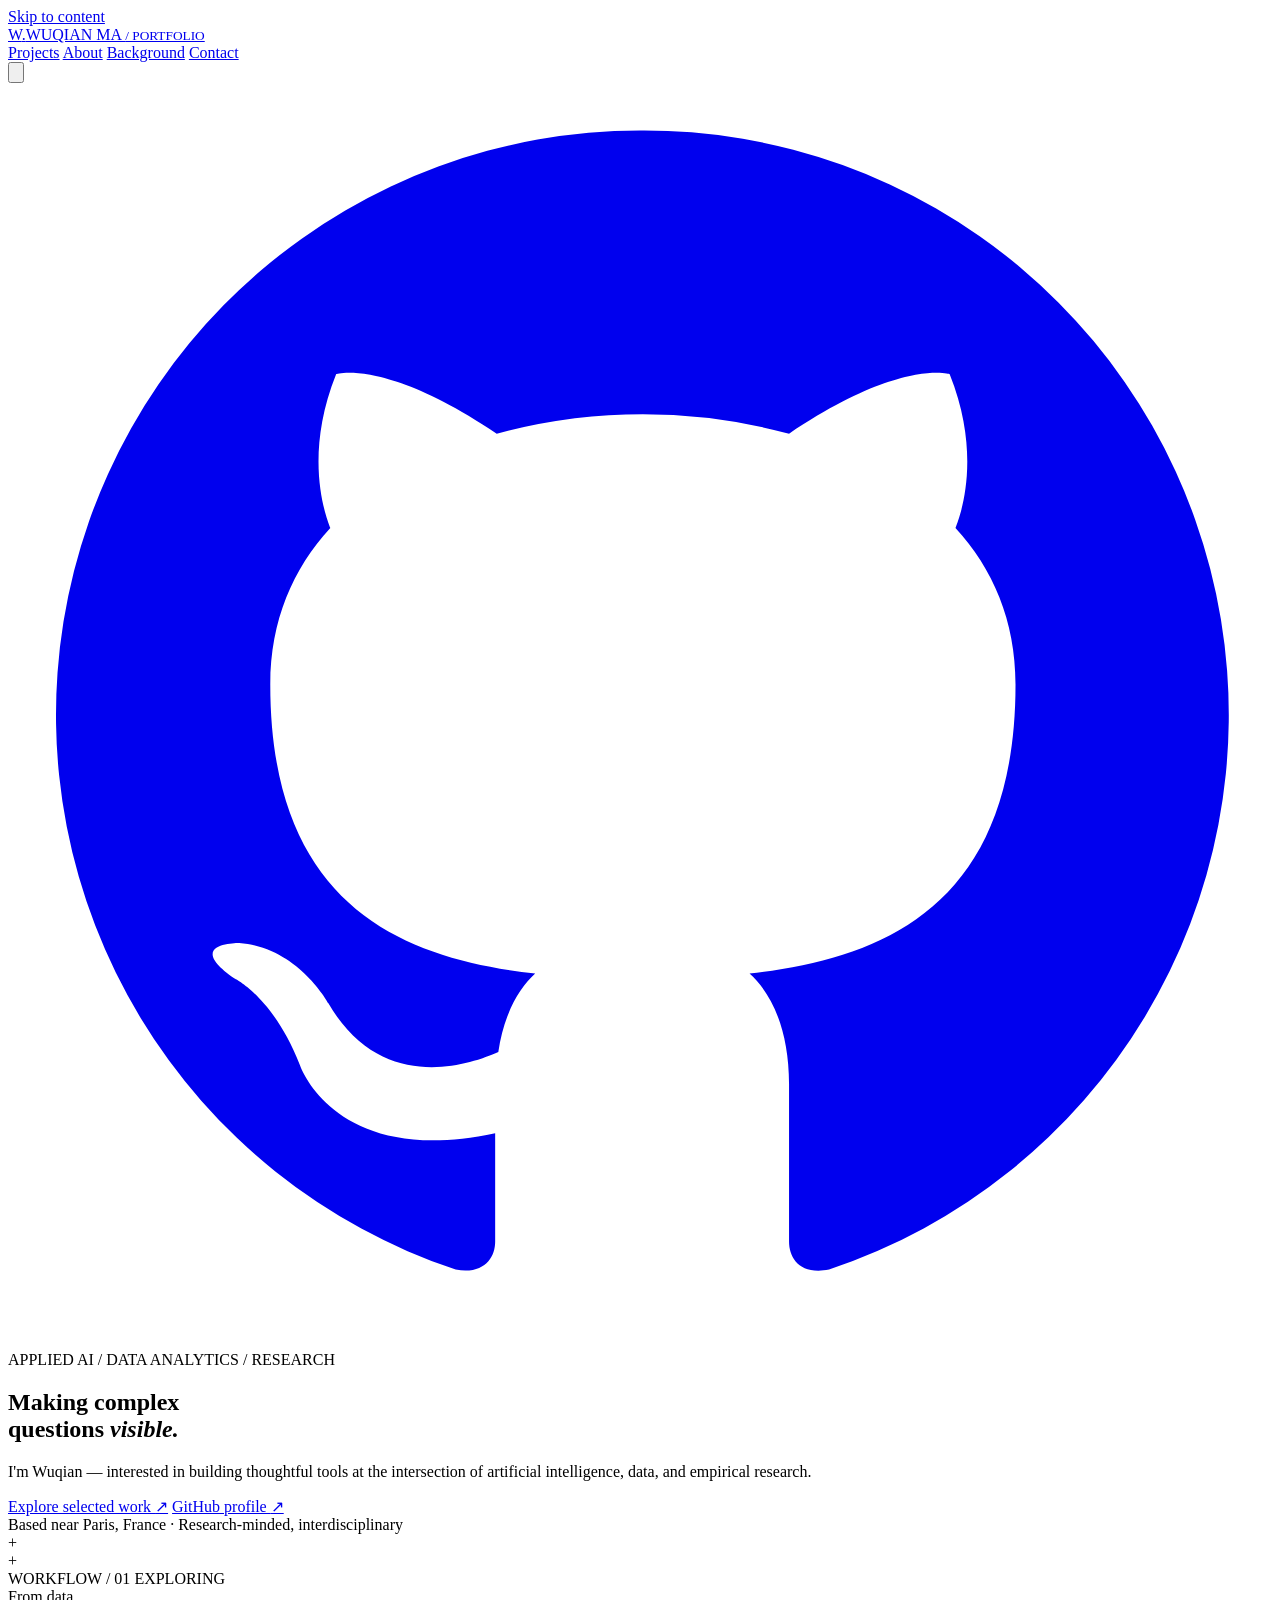
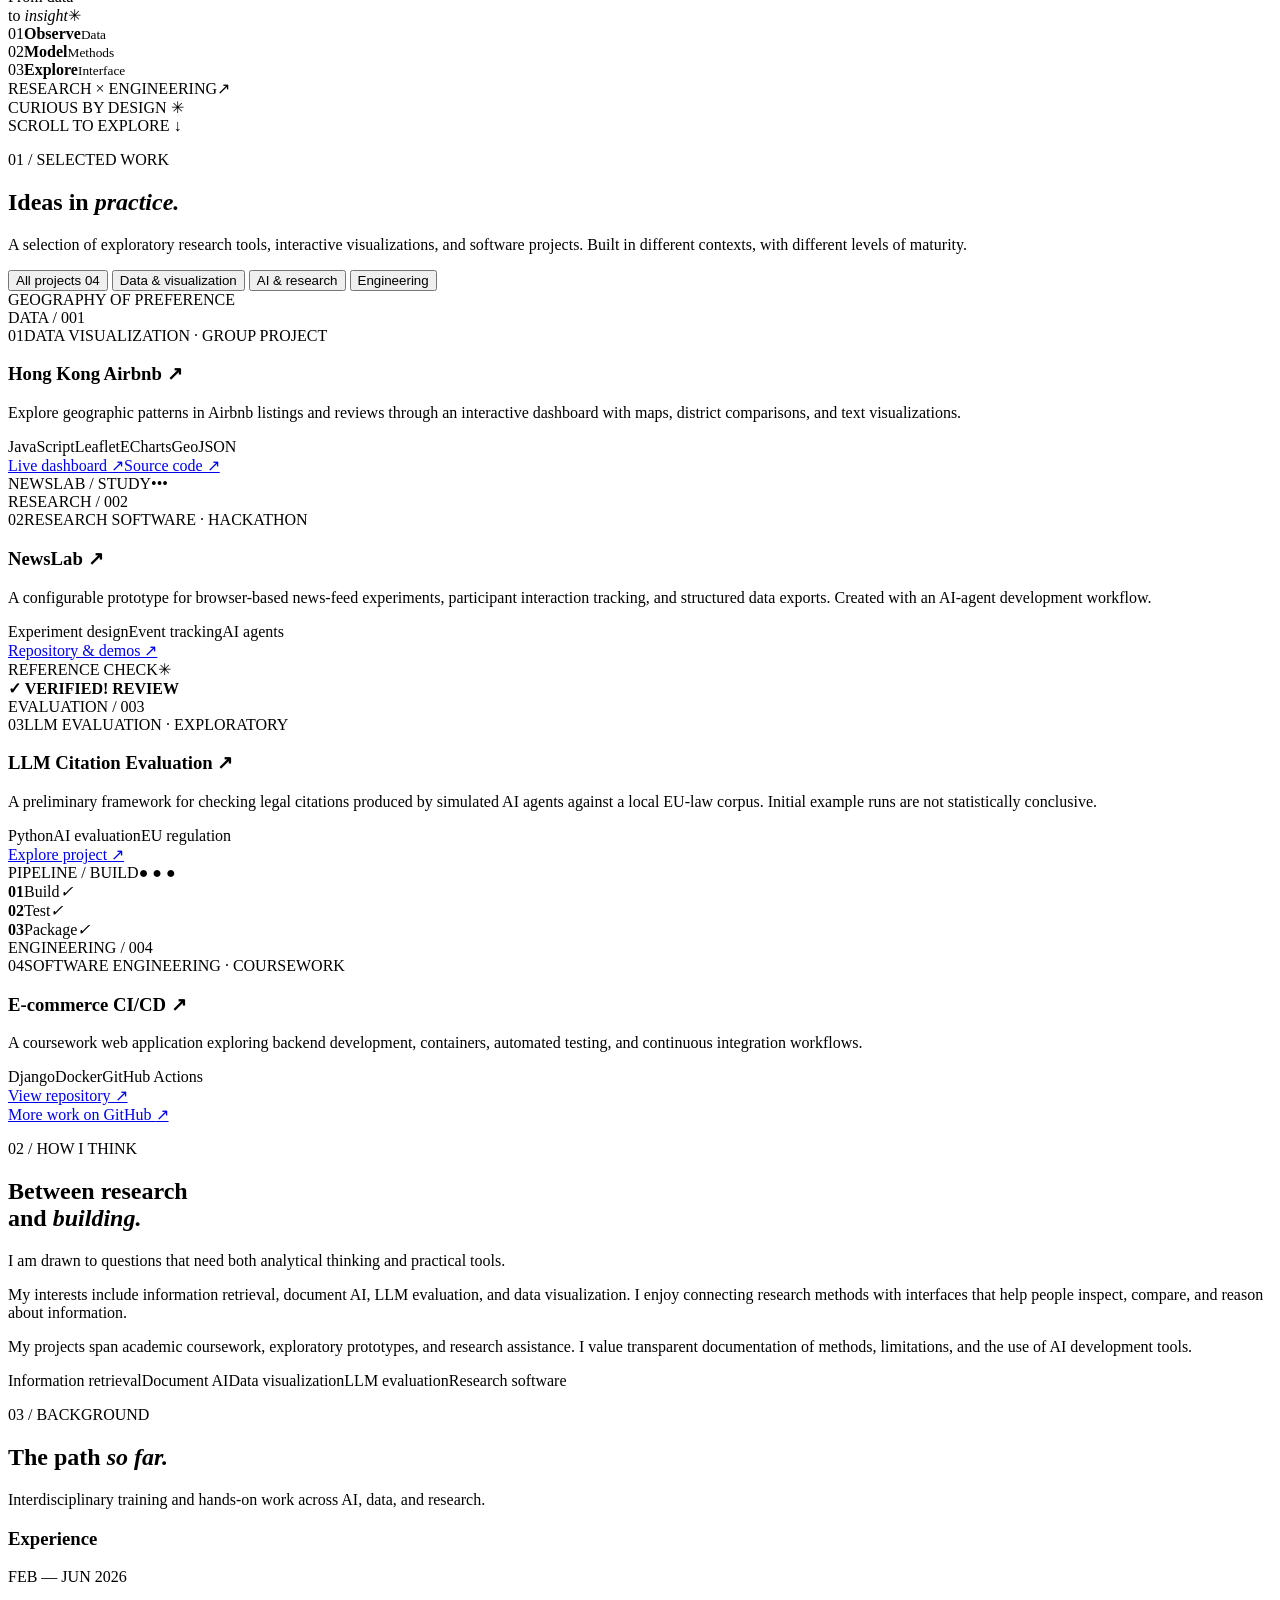
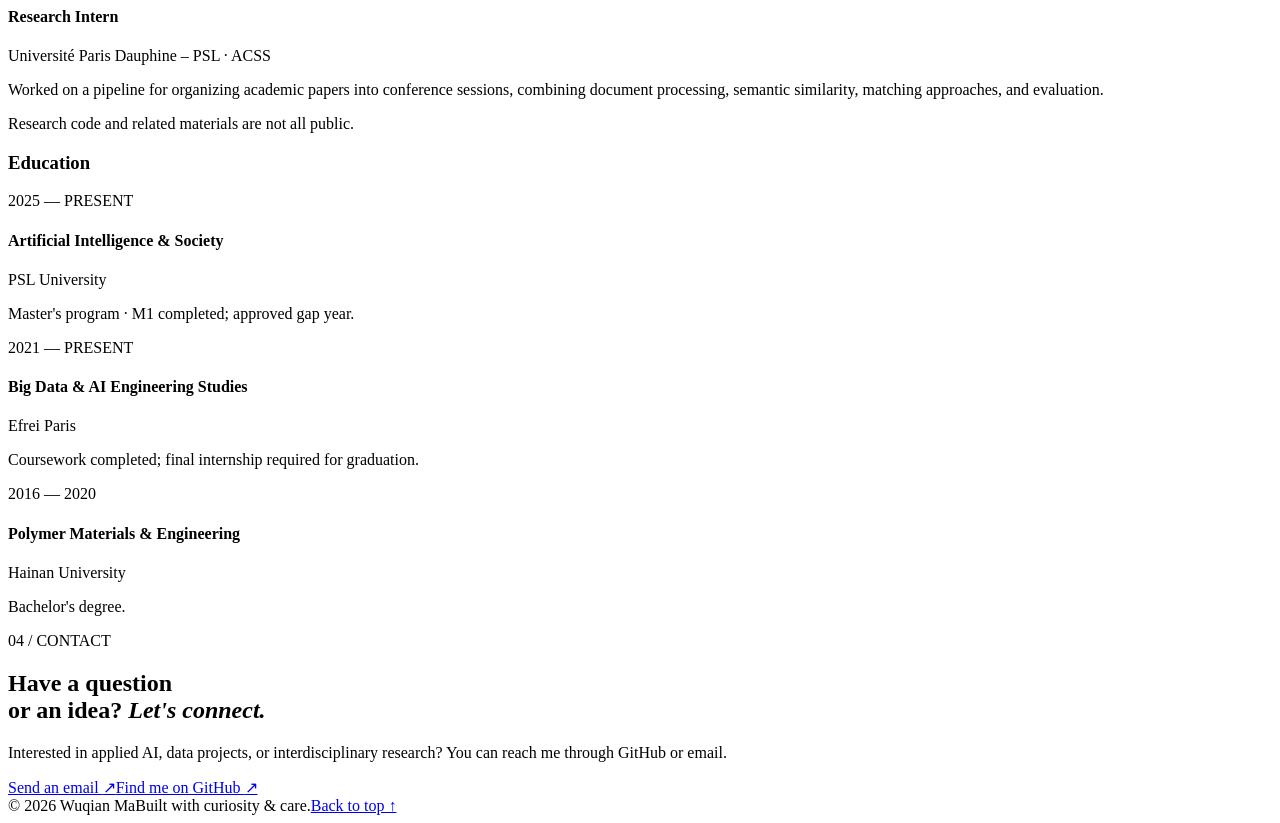
==== index.html @ 0651ae19 "feat: scaffold portfolio landing page and selected projects" ====
<!doctype html>
<html lang="en">
<head>
  <meta charset="utf-8">
  <meta name="viewport" content="width=device-width,initial-scale=1">
  <meta name="description" content="Wuqian Ma — portfolio in applied AI, data analytics, information retrieval and research software. Explore selected projects and research experience.">
  <meta name="theme-color" content="#101714">
  <meta property="og:title" content="Wuqian Ma — AI, Data & Research Software">
  <meta property="og:description" content="Research questions, thoughtfully built tools. Selected projects in data visualization, AI evaluation and research software.">
  <title>Wuqian Ma — AI, Data & Research Software</title>
  <link rel="preconnect" href="https://fonts.googleapis.com">
  <link rel="preconnect" href="https://fonts.gstatic.com" crossorigin>
  <link href="https://fonts.googleapis.com/css2?family=DM+Sans:wght@400;500;600;700&family=Instrument+Serif:ital@0;1&display=swap" rel="stylesheet">
  <link rel="stylesheet" href="./styles.css">
  <script src="./script.js" defer></script>
</head>
<body>
  <a class="skip-link" href="#main">Skip to content</a>
  <div class="grain" aria-hidden="true"></div>
  <header class="site-header" id="top">
    <div class="shell header-inner">
      <a href="#top" class="brand" aria-label="Wuqian Ma home"><span class="brand-symbol">W<span class="brand-dot">.</span></span><span class="brand-label">WUQIAN MA <small>/ PORTFOLIO</small></span></a>
      <nav class="nav-links" aria-label="Main navigation">
        <a href="#projects">Projects</a>
        <a href="#about">About</a>
        <a href="#background">Background</a>
        <a href="#contact">Contact</a>
      </nav>
      <div class="header-tools">
        <button type="button" class="theme-toggle" id="theme-toggle" aria-label="Switch color theme" title="Switch color theme">
          <svg viewBox="0 0 24 24" fill="none" stroke="currentColor" stroke-width="1.6" aria-hidden="true"><circle cx="12" cy="12" r="4"/><path d="M12 2v2m0 16v2M2 12h2m16 0h2M4.93 4.93l1.41 1.41m11.32 11.32 1.41 1.41M19.07 4.93l-1.41 1.41M6.34 17.66l-1.41 1.41"/></svg>
        </button>
        <a class="header-github" href="https://github.com/WuqianMa" target="_blank" rel="noopener noreferrer" aria-label="GitHub profile">
          <svg viewBox="0 0 24 24" fill="currentColor" aria-hidden="true"><path d="M12 .9a11.1 11.1 0 0 0-3.5 21.63c.55.1.75-.24.75-.53v-2.06c-3.06.66-3.71-1.3-3.71-1.3-.5-1.28-1.23-1.63-1.23-1.63-1-.69.08-.68.08-.68 1.11.08 1.69 1.14 1.69 1.14.99 1.7 2.6 1.21 3.23.93.1-.71.39-1.21.7-1.49-2.45-.28-5.03-1.23-5.03-5.49 0-1.21.43-2.2 1.14-2.97-.11-.28-.5-1.4.11-2.92 0 0 .93-.3 3.05 1.13a10.63 10.63 0 0 1 5.55 0c2.12-1.43 3.05-1.13 3.05-1.13.61 1.52.22 2.64.11 2.92.71.77 1.14 1.76 1.14 2.97 0 4.27-2.59 5.21-5.05 5.49.4.35.75 1.04.75 2.1V22c0 .3.2.64.76.53A11.1 11.1 0 0 0 12 .9Z"/></svg>
        </a>
      </div>
    </div>
  </header>

  <main id="main">
    <section class="hero shell" aria-labelledby="hero-title">
      <div class="hero-copy">
        <div class="eyebrow"><span class="eyebrow-line"></span> APPLIED AI <span class="eyebrow-sep">/</span> DATA ANALYTICS <span class="eyebrow-sep">/</span> RESEARCH</div>
        <h1 id="hero-title">Making complex<br>questions <em>visible.</em></h1>
        <p class="hero-lede">I'm Wuqian — interested in building thoughtful tools at the intersection of artificial intelligence, data, and empirical research.</p>
        <div class="hero-actions">
          <a href="#projects" class="button button-primary">Explore selected work <span aria-hidden="true">↗</span></a>
          <a href="https://github.com/WuqianMa" target="_blank" rel="noopener noreferrer" class="button button-secondary">GitHub profile <span aria-hidden="true">↗</span></a>
        </div>
        <div class="hero-location"><span class="status-dot" aria-hidden="true"></span> Based near Paris, France <span class="hero-location-separator">·</span> Research-minded, interdisciplinary</div>
      </div>
      <div class="hero-art" aria-label="Illustrative diagram of a research workflow from data to insight">
        <div class="art-orbit art-orbit-one"></div><div class="art-orbit art-orbit-two"></div>
        <div class="art-cross art-cross-one">+</div><div class="art-cross art-cross-two">+</div>
        <div class="art-main-card">
          <div class="art-top"><span>WORKFLOW / 01</span><span class="art-status"><span></span> EXPLORING</span></div>
          <div class="art-heading">From data<br>to <i>insight</i><span class="art-heading-star">✳</span></div>
          <div class="flow-track">
            <div class="flow-node"><span class="flow-icon">01</span><b>Observe</b><small>Data</small></div>
            <div class="flow-link"></div>
            <div class="flow-node"><span class="flow-icon">02</span><b>Model</b><small>Methods</small></div>
            <div class="flow-link"></div>
            <div class="flow-node"><span class="flow-icon">03</span><b>Explore</b><small>Interface</small></div>
          </div>
          <div class="art-footer"><span>RESEARCH × ENGINEERING</span><span>↗</span></div>
        </div>
        <div class="art-side-tag">CURIOUS BY DESIGN <span>✳</span></div>
      </div>
      <div class="scroll-indicator" aria-hidden="true">SCROLL TO EXPLORE <span>↓</span></div>
    </section>

    <section class="section projects-section" id="projects" aria-labelledby="projects-title">
      <div class="shell">
        <div class="section-heading reveal">
          <div><p class="section-kicker">01 / SELECTED WORK</p><h2 id="projects-title">Ideas in <em>practice.</em></h2></div>
          <p class="section-intro">A selection of exploratory research tools, interactive visualizations, and software projects. Built in different contexts, with different levels of maturity.</p>
        </div>
        <div class="filter-row" role="group" aria-label="Filter projects">
          <button class="filter is-active" type="button" data-filter="all" aria-pressed="true">All projects <span>04</span></button>
          <button class="filter" type="button" data-filter="data" aria-pressed="false">Data & visualization</button>
          <button class="filter" type="button" data-filter="ai" aria-pressed="false">AI & research</button>
          <button class="filter" type="button" data-filter="engineering" aria-pressed="false">Engineering</button>
        </div>
        <div class="projects-grid">
          <article class="project-card project-card-large reveal" data-category="data">
            <div class="project-visual visual-data" aria-hidden="true">
              <div class="viz-window">
                <div class="viz-window-header"><span>GEOGRAPHY OF PREFERENCE</span><span class="viz-window-dots"><i></i><i></i><i></i></span></div>
                <div class="viz-top-row"><div class="viz-map"><span class="map-blob blob-a"></span><span class="map-blob blob-b"></span><span class="map-blob blob-c"></span><span class="map-pin pin-a"></span><span class="map-pin pin-b"></span><span class="map-pin pin-c"></span><span class="map-grid"></span></div><div class="viz-bars"><span></span><span></span><span></span><span></span><span></span><span></span></div></div>
                <div class="viz-bottom"><span></span><span></span><span></span><span></span></div>
              </div>
              <div class="visual-corner-label">DATA / 001</div>
            </div>
            <div class="project-content">
              <div class="project-meta"><span class="project-index">01</span><span class="project-category">DATA VISUALIZATION · GROUP PROJECT</span></div>
              <h3>Hong Kong Airbnb <span>↗</span></h3>
              <p>Explore geographic patterns in Airbnb listings and reviews through an interactive dashboard with maps, district comparisons, and text visualizations.</p>
              <div class="tags"><span>JavaScript</span><span>Leaflet</span><span>ECharts</span><span>GeoJSON</span></div>
              <div class="project-links"><a href="https://0-sigma-puce.vercel.app" target="_blank" rel="noopener noreferrer">Live dashboard ↗</a><a href="https://github.com/WuqianMa/Group-Projects-AI-and-Society" target="_blank" rel="noopener noreferrer">Source code ↗</a></div>
            </div>
          </article>
          <article class="project-card reveal" data-category="ai">
            <div class="project-visual visual-news" aria-hidden="true">
              <div class="news-window"><div class="news-toolbar"><span class="tiny-logo"></span><span>NEWSLAB / STUDY</span><span>•••</span></div><div class="news-layout"><div class="news-main"><div class="news-image"></div><span class="news-line"></span><span class="news-line short"></span><div class="news-pills"><i></i><i></i><i></i></div></div><div class="news-sidebar"><span></span><span></span><span></span><span></span></div></div></div>
              <div class="visual-corner-label">RESEARCH / 002</div>
            </div>
            <div class="project-content">
              <div class="project-meta"><span class="project-index">02</span><span class="project-category">RESEARCH SOFTWARE · HACKATHON</span></div>
              <h3>NewsLab <span>↗</span></h3>
              <p>A configurable prototype for browser-based news-feed experiments, participant interaction tracking, and structured data exports. Created with an AI-agent development workflow.</p>
              <div class="tags"><span>Experiment design</span><span>Event tracking</span><span>AI agents</span></div>
              <div class="project-links"><a href="https://github.com/WuqianMa/NewsLab-Controlled-News-Feed-Experiments-in-the-Browser" target="_blank" rel="noopener noreferrer">Repository & demos ↗</a></div>
            </div>
          </article>
          <article class="project-card reveal" data-category="ai">
            <div class="project-visual visual-eval" aria-hidden="true">
              <div class="eval-document"><div class="eval-doc-title"><span>REFERENCE CHECK</span><span>✳</span></div><div class="eval-lines"><span></span><span></span><span></span><span></span><span></span></div><div class="eval-stamps"><b>✓ VERIFIED</b><b>! REVIEW</b></div></div>
              <div class="visual-corner-label">EVALUATION / 003</div>
            </div>
            <div class="project-content">
              <div class="project-meta"><span class="project-index">03</span><span class="project-category">LLM EVALUATION · EXPLORATORY</span></div>
              <h3>LLM Citation Evaluation <span>↗</span></h3>
              <p>A preliminary framework for checking legal citations produced by simulated AI agents against a local EU-law corpus. Initial example runs are not statistically conclusive.</p>
              <div class="tags"><span>Python</span><span>AI evaluation</span><span>EU regulation</span></div>
              <div class="project-links"><a href="https://github.com/WuqianMa/LLM-agent-EUcourt" target="_blank" rel="noopener noreferrer">Explore project ↗</a></div>
            </div>
          </article>
          <article class="project-card reveal" data-category="engineering">
            <div class="project-visual visual-engineering" aria-hidden="true">
              <div class="terminal"><div class="terminal-heading"><span>PIPELINE / BUILD</span><span>● ● ●</span></div><div class="terminal-steps"><div><b>01</b><span>Build</span><i>✓</i></div><div><b>02</b><span>Test</span><i>✓</i></div><div><b>03</b><span>Package</span><i>✓</i></div></div></div>
              <div class="visual-corner-label">ENGINEERING / 004</div>
            </div>
            <div class="project-content">
              <div class="project-meta"><span class="project-index">04</span><span class="project-category">SOFTWARE ENGINEERING · COURSEWORK</span></div>
              <h3>E-commerce CI/CD <span>↗</span></h3>
              <p>A coursework web application exploring backend development, containers, automated testing, and continuous integration workflows.</p>
              <div class="tags"><span>Django</span><span>Docker</span><span>GitHub Actions</span></div>
              <div class="project-links"><a href="https://github.com/WuqianMa/e-commerce-CI-CD" target="_blank" rel="noopener noreferrer">View repository ↗</a></div>
            </div>
          </article>
        </div>
        <div class="all-work-link"><a href="https://github.com/WuqianMa?tab=repositories" target="_blank" rel="noopener noreferrer">More work on GitHub <span>↗</span></a></div>
      </div>
    </section>

    <section class="section about-section" id="about" aria-labelledby="about-title">
      <div class="shell about-grid">
        <div class="about-left reveal"><p class="section-kicker">02 / HOW I THINK</p><h2 id="about-title">Between research<br>and <em>building.</em></h2></div>
        <div class="about-right reveal"><p class="about-lead">I am drawn to questions that need both analytical thinking and practical tools.</p><p>My interests include information retrieval, document AI, LLM evaluation, and data visualization. I enjoy connecting research methods with interfaces that help people inspect, compare, and reason about information.</p><p>My projects span academic coursework, exploratory prototypes, and research assistance. I value transparent documentation of methods, limitations, and the use of AI development tools.</p><div class="interest-list"><span>Information retrieval</span><span>Document AI</span><span>Data visualization</span><span>LLM evaluation</span><span>Research software</span></div></div>
      </div>
    </section>

    <section class="section background-section" id="background" aria-labelledby="background-title">
      <div class="shell">
        <div class="section-heading reveal"><div><p class="section-kicker">03 / BACKGROUND</p><h2 id="background-title">The path <em>so far.</em></h2></div><p class="section-intro">Interdisciplinary training and hands-on work across AI, data, and research.</p></div>
        <div class="background-grid">
          <div class="background-column reveal"><h3>Experience</h3><div class="timeline-item"><span class="timeline-date">FEB — JUN 2026</span><h4>Research Intern</h4><p class="timeline-org">Université Paris Dauphine – PSL · ACSS</p><p>Worked on a pipeline for organizing academic papers into conference sessions, combining document processing, semantic similarity, matching approaches, and evaluation.</p><span class="timeline-note">Research code and related materials are not all public.</span></div></div>
          <div class="background-column reveal"><h3>Education</h3><div class="timeline-item"><span class="timeline-date">2025 — PRESENT</span><h4>Artificial Intelligence & Society</h4><p class="timeline-org">PSL University</p><p>Master's program · M1 completed; approved gap year.</p></div><div class="timeline-item"><span class="timeline-date">2021 — PRESENT</span><h4>Big Data & AI Engineering Studies</h4><p class="timeline-org">Efrei Paris</p><p>Coursework completed; final internship required for graduation.</p></div><div class="timeline-item"><span class="timeline-date">2016 — 2020</span><h4>Polymer Materials & Engineering</h4><p class="timeline-org">Hainan University</p><p>Bachelor's degree.</p></div></div>
        </div>
      </div>
    </section>

    <section class="contact-section" id="contact" aria-labelledby="contact-title">
      <div class="shell contact-inner reveal"><p class="section-kicker">04 / CONTACT</p><h2 id="contact-title">Have a question<br>or an idea? <em>Let's connect.</em></h2><p>Interested in applied AI, data projects, or interdisciplinary research? You can reach me through GitHub or email.</p><div class="contact-actions"><a class="button button-primary" href="mailto:wuqian.ma.france@gmail.com">Send an email <span aria-hidden="true">↗</span></a><a class="button button-secondary" href="https://github.com/WuqianMa" target="_blank" rel="noopener noreferrer">Find me on GitHub <span aria-hidden="true">↗</span></a></div></div>
    </section>
  </main>

  <footer class="footer"><div class="shell footer-inner"><span>© <span id="year">2026</span> Wuqian Ma</span><span>Built with curiosity & care.</span><a href="#top">Back to top ↑</a></div></footer>
</body>
</html>
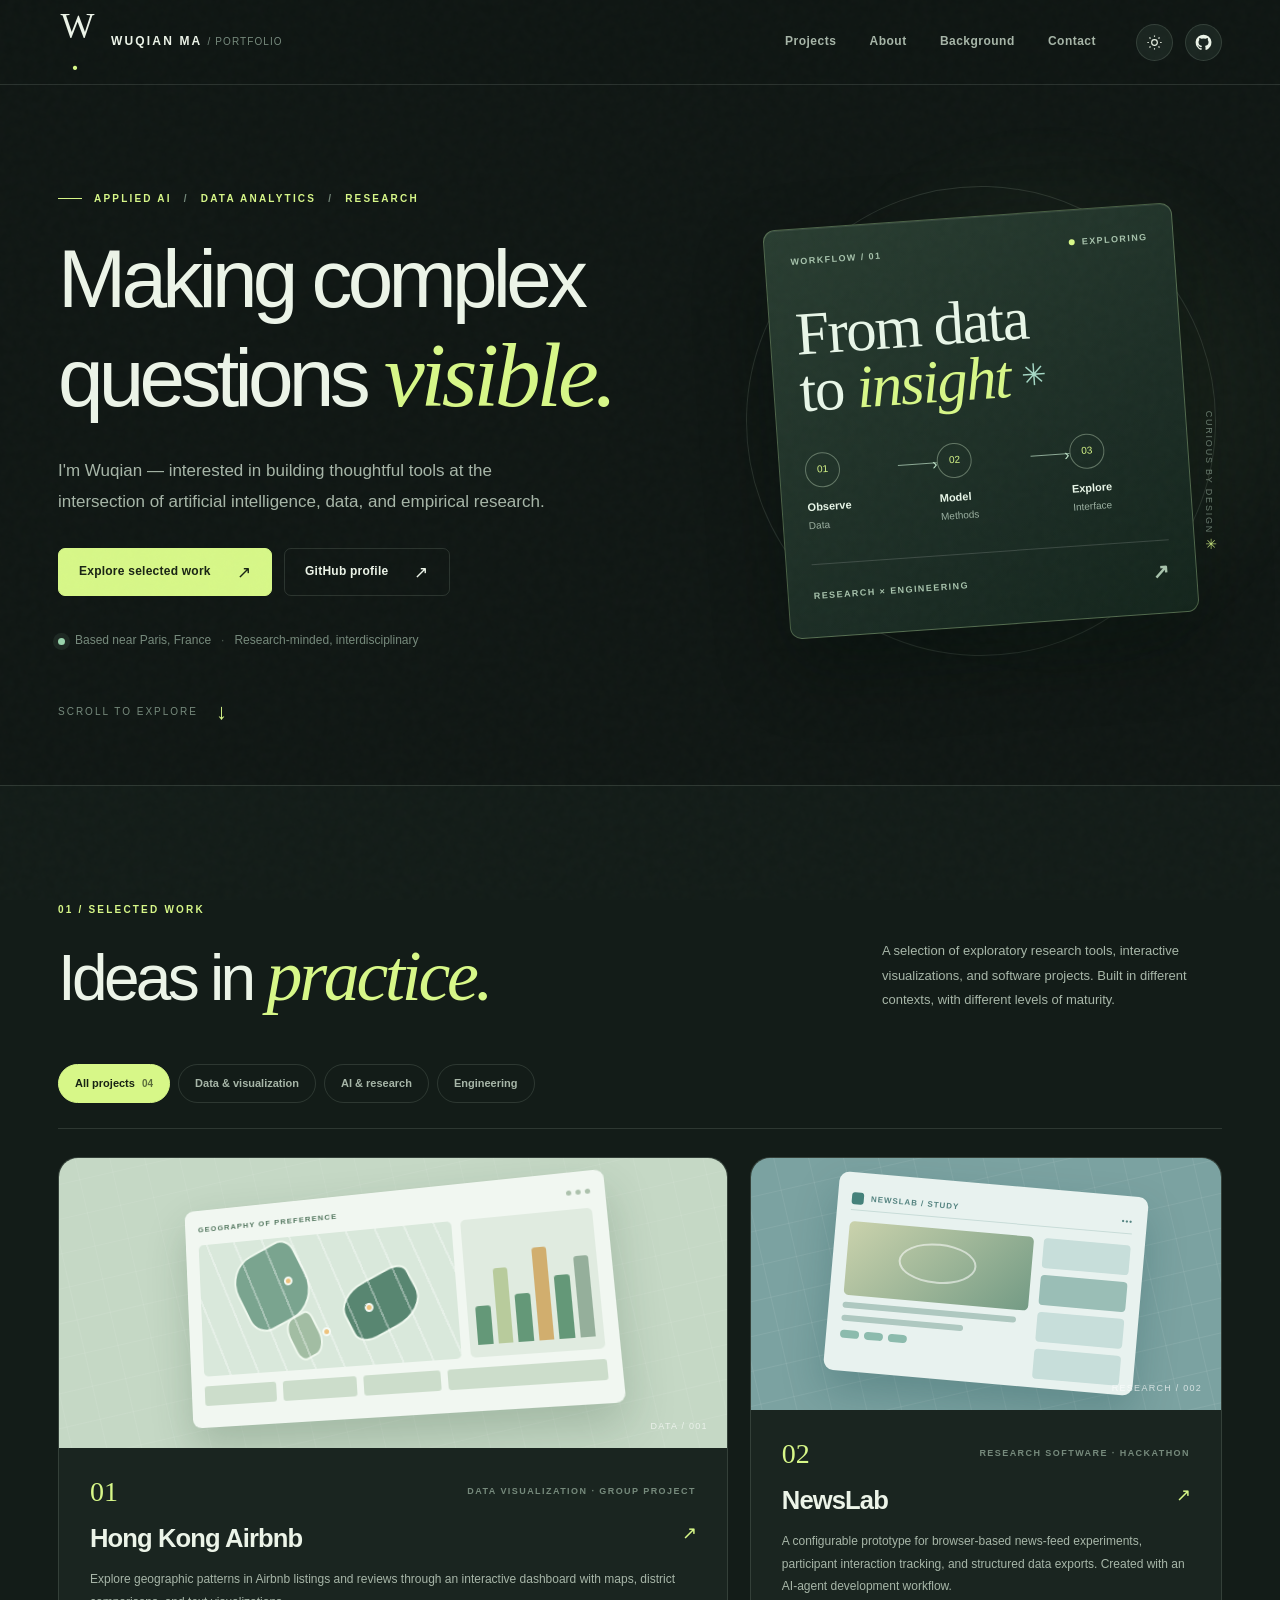
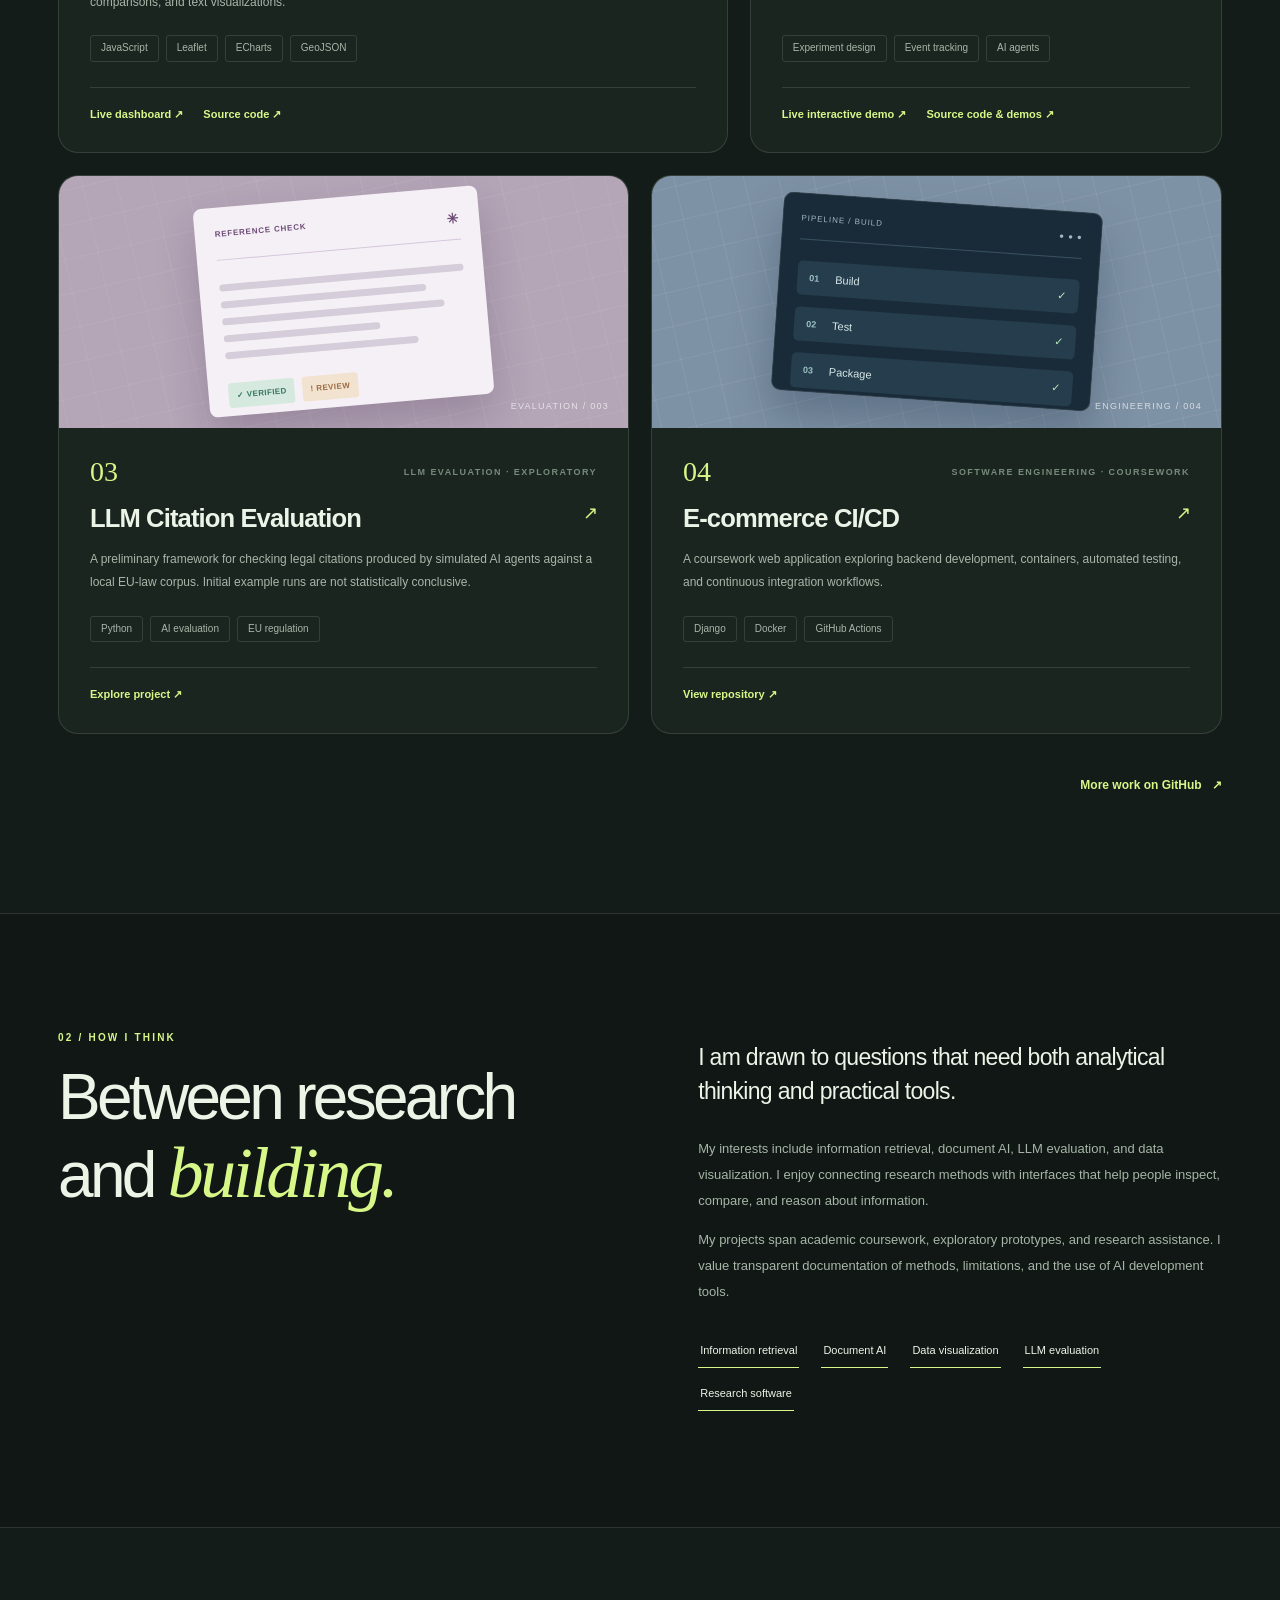
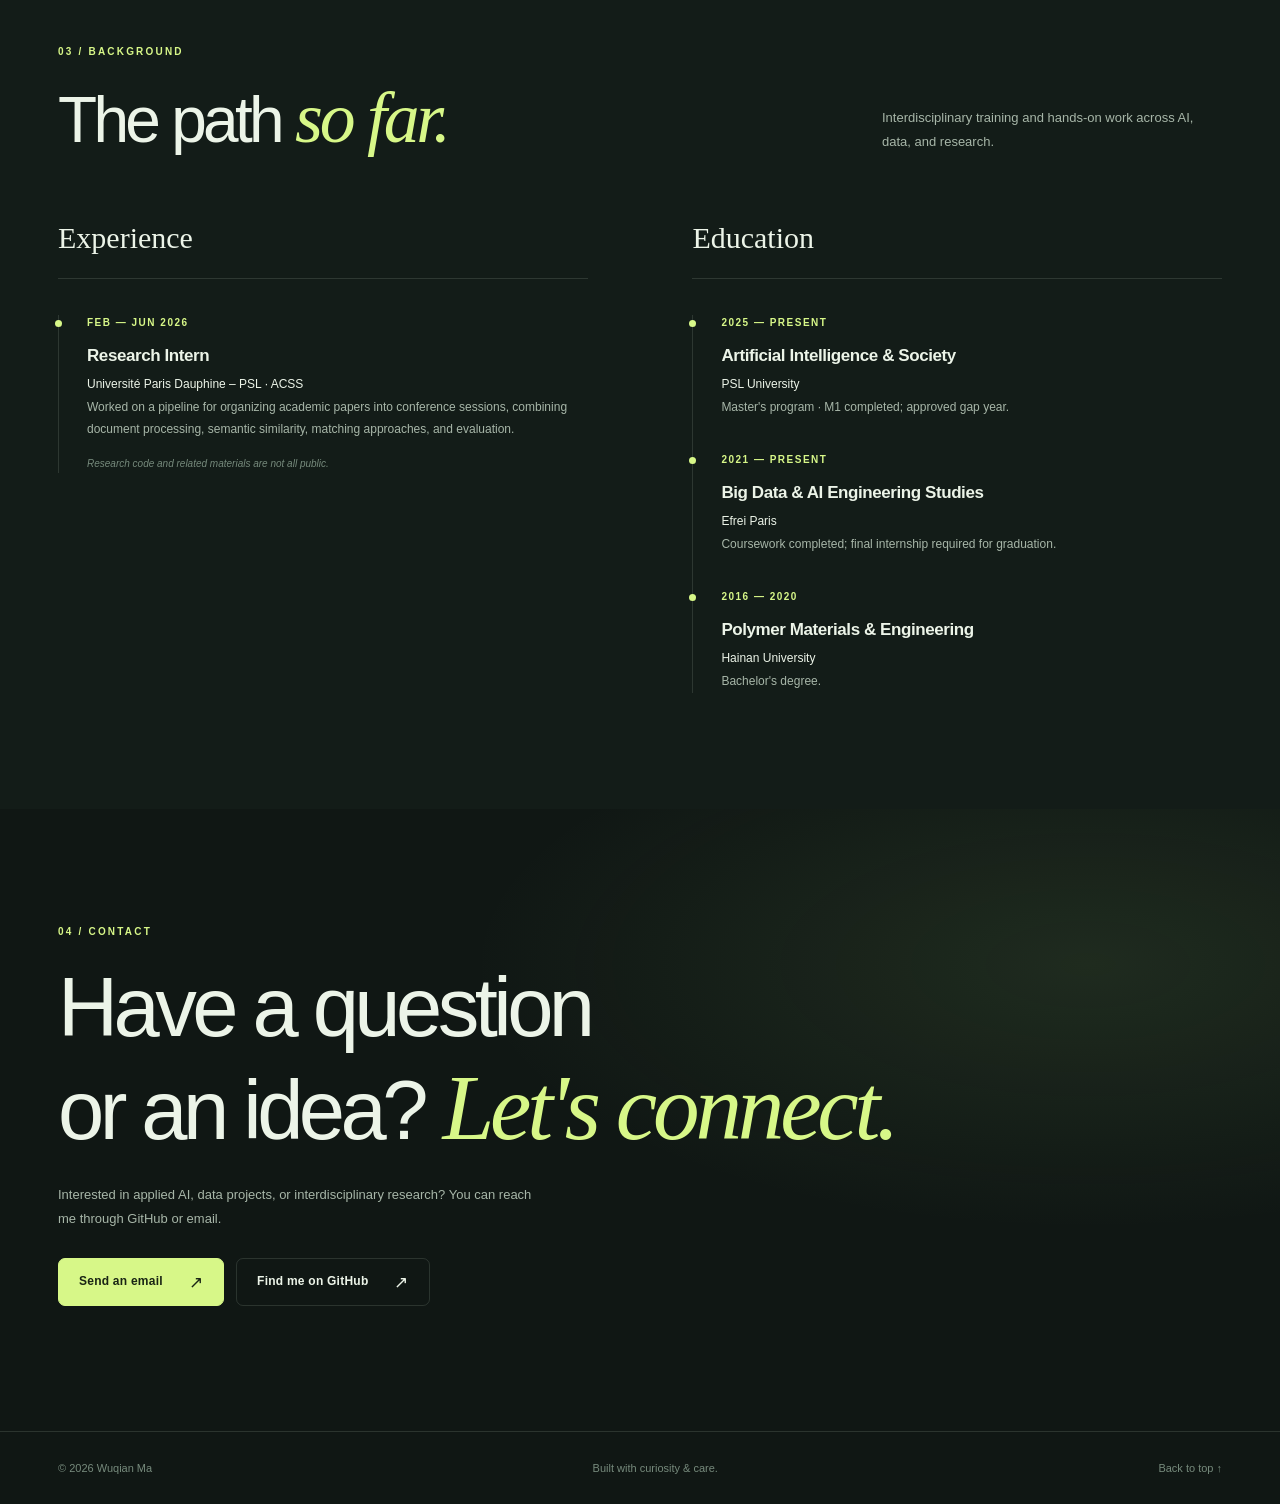
==== commit aea9e351: "docs: link NewsLab interactive Vercel demo from portfolio" ====
--- a/index.html
+++ b/index.html
@@ -109,7 +109,7 @@
               <h3>NewsLab <span>↗</span></h3>
               <p>A configurable prototype for browser-based news-feed experiments, participant interaction tracking, and structured data exports. Created with an AI-agent development workflow.</p>
               <div class="tags"><span>Experiment design</span><span>Event tracking</span><span>AI agents</span></div>
-              <div class="project-links"><a href="https://github.com/WuqianMa/NewsLab-Controlled-News-Feed-Experiments-in-the-Browser" target="_blank" rel="noopener noreferrer">Repository & demos ↗</a></div>
+              <div class="project-links"><a href="https://my-repo-peach-five.vercel.app/" target="_blank" rel="noopener noreferrer">Live interactive demo ↗</a><a href="https://github.com/WuqianMa/NewsLab-Controlled-News-Feed-Experiments-in-the-Browser" target="_blank" rel="noopener noreferrer">Source code &amp; demos ↗</a></div>
             </div>
           </article>
           <article class="project-card reveal" data-category="ai">
--- a/styles.css
+++ b/styles.css
@@ -0,0 +1,239 @@
+/* Wuqian Ma — Portfolio
+   Static, dependency-light, responsive site. */
+:root {
+  color-scheme: dark;
+  --bg: #101714;
+  --bg-alt: #131c18;
+  --surface: #1a2520;
+  --surface-raised: #213027;
+  --line: rgba(224, 242, 225, .13);
+  --text: #ecf4e8;
+  --muted: #a7b6a8;
+  --soft: #768a7c;
+  --accent: #d7f788;
+  --accent-ink: #192414;
+  --secondary-accent: #a9ddd4;
+  --shadow: rgba(1, 15, 9, .24);
+  --radius: 20px;
+  --serif: "Instrument Serif", Georgia, "Times New Roman", serif;
+  --sans: "DM Sans", -apple-system, BlinkMacSystemFont, "Segoe UI", sans-serif;
+}
+html[data-theme="light"] {
+  color-scheme: light;
+  --bg: #f7f8f2;
+  --bg-alt: #f0f3ea;
+  --surface: #ffffff;
+  --surface-raised: #e8efe4;
+  --line: rgba(21, 52, 35, .14);
+  --text: #203127;
+  --muted: #53695a;
+  --soft: #6e8173;
+  --accent: #2d5a3e;
+  --accent-ink: #f4f7ef;
+  --secondary-accent: #255951;
+  --shadow: rgba(25, 56, 35, .09);
+}
+*, *::before, *::after { box-sizing: border-box; }
+html { scroll-behavior: smooth; scroll-padding-top: 96px; }
+body { margin: 0; font: 400 16px/1.65 var(--sans); color: var(--text); background: var(--bg); -webkit-font-smoothing: antialiased; overflow-x: hidden; }
+button, input { font: inherit; }
+button { cursor: pointer; }
+a { color: inherit; text-decoration: none; }
+a:focus-visible, button:focus-visible { outline: 2px solid var(--accent); outline-offset: 4px; }
+::selection { background: var(--accent); color: var(--accent-ink); }
+.shell { max-width: 1260px; margin: 0 auto; padding: 0 48px; }
+.grain { position: fixed; inset: 0; pointer-events: none; opacity: .12; z-index: 20; background-image: url("data:image/svg+xml,%3Csvg viewBox='0 0 150 150' xmlns='http://www.w3.org/2000/svg'%3E%3Cfilter id='n'%3E%3CfeTurbulence type='fractalNoise' baseFrequency='.74' numOctaves='3' stitchTiles='stitch'/%3E%3C/filter%3E%3Crect width='100%25' height='100%25' opacity='.18' filter='url(%23n)'/%3E%3C/svg%3E"); }
+.skip-link { position: fixed; top: -60px; left: 16px; background: var(--accent); color: var(--accent-ink); padding: 9px 16px; border-radius: 8px; z-index: 100; }
+.skip-link:focus { top: 12px; }
+.site-header { position: sticky; top: 0; z-index: 10; background: color-mix(in srgb, var(--bg) 91%, transparent); backdrop-filter: blur(20px); -webkit-backdrop-filter: blur(20px); border-bottom: 1px solid var(--line); }
+.header-inner { display: flex; justify-content: space-between; align-items: center; min-height: 84px; gap: 22px; }
+.brand { display: flex; gap: 14px; align-items: center; flex-shrink: 0; }
+.brand-symbol { display: inline-grid; place-items: center; font: 36px/.9 var(--serif); width: 39px; }
+.brand-dot { color: var(--accent); margin-left: -5px; }
+.brand-label { font-size: 12px; font-weight: 700; letter-spacing: .18em; white-space: nowrap; }
+.brand-label small { font-size: 10px; font-weight: 500; color: var(--soft); letter-spacing: .11em; }
+.nav-links { display: flex; align-items: center; gap: clamp(14px, 2.6vw, 38px); margin-left: auto; }
+.nav-links a { font-size: 12px; letter-spacing: .04em; font-weight: 600; color: var(--muted); transition: color .2s; }
+.nav-links a:hover { color: var(--accent); }
+.header-tools { display: flex; align-items: center; gap: 12px; margin-left: 18px; }
+.theme-toggle, .header-github { display: grid; width: 37px; height: 37px; place-items: center; border: 1px solid var(--line); background: var(--surface); color: var(--text); border-radius: 50%; transition: transform .2s, border-color .2s; }
+.theme-toggle:hover, .header-github:hover { transform: translateY(-2px); border-color: var(--accent); }
+.header-tools svg { width: 17px; height: 17px; }
+.hero { position: relative; min-height: 700px; padding-top: 106px; padding-bottom: 134px; display: grid; grid-template-columns: minmax(0, 1.12fr) minmax(340px, .88fr); align-items: center; gap: 6%; }
+.hero::before { content: ""; position: absolute; width: 560px; height: 560px; border-radius: 50%; background: radial-gradient(circle, rgba(133, 186, 114, .12), transparent 70%); right: -60px; top: 5%; filter: blur(4px); pointer-events: none; }
+.hero-copy { position: relative; z-index: 2; }
+.eyebrow, .section-kicker { margin: 0; color: var(--accent); font-size: 10px; font-weight: 700; letter-spacing: .22em; line-height: 1.5; }
+.eyebrow { display: flex; align-items: center; flex-wrap: wrap; gap: 12px; }
+.eyebrow-line { width: 24px; height: 1px; background: var(--accent); }
+.eyebrow-sep { color: var(--soft); }
+h1, h2, h3, h4, p { margin-top: 0; }
+h1, h2 { font-weight: 500; letter-spacing: -.058em; }
+h1 { font-size: clamp(54px, 6.4vw, 90px); line-height: 1.05; margin: 30px 0 28px; white-space: nowrap; }
+h1 em, h2 em { font: italic 1.12em var(--serif); letter-spacing: -.045em; color: var(--accent); }
+.hero-lede { max-width: 500px; font-size: 17px; line-height: 1.8; color: var(--muted); margin-bottom: 31px; }
+.hero-actions, .contact-actions { display: flex; align-items: center; gap: 12px; flex-wrap: wrap; }
+.button { display: inline-flex; justify-content: center; align-items: center; gap: 26px; min-height: 48px; padding: 12px 20px; border-radius: 7px; font-size: 12px; font-weight: 700; letter-spacing: .02em; border: 1px solid var(--line); transition: transform .22s, background .22s, border-color .22s; }
+.button:hover { transform: translateY(-3px); }
+.button span { font-size: 17px; font-weight: 400; line-height: 1; }
+.button-primary { color: var(--accent-ink); background: var(--accent); border-color: var(--accent); }
+.button-secondary { color: var(--text); background: transparent; }
+.button-secondary:hover { border-color: var(--accent); }
+.hero-location { margin-top: 35px; font-size: 12px; color: var(--soft); display: flex; align-items: center; flex-wrap: wrap; gap: 10px; }
+.status-dot { display: inline-block; width: 7px; height: 7px; border-radius: 50%; background: #99d4ac; box-shadow: 0 0 0 5px rgba(153, 212, 172, .09); }
+.hero-location-separator { opacity: .6; }
+.hero-art { position: relative; min-height: 460px; display: grid; place-items: center; }
+.art-orbit { position: absolute; border: 1px solid var(--line); border-radius: 50%; transform: rotate(-20deg); }
+.art-orbit-one { width: min(100%, 470px); aspect-ratio: 1; }
+.art-orbit-two { width: min(75%, 350px); aspect-ratio: 1; border-style: dashed; opacity: .75; }
+.art-cross { position: absolute; color: var(--accent); font-size: 28px; font-weight: 200; }
+.art-cross-one { top: 10%; left: 13%; }.art-cross-two { right: 10%; bottom: 16%; }
+.art-main-card { position: relative; z-index: 2; width: 93%; max-width: 410px; min-height: 328px; background: linear-gradient(150deg, #293d31, #1b2c24 68%, #14251c); border: 1px solid rgba(209, 252, 174, .27); border-radius: 12px; box-shadow: 0 30px 70px rgba(1, 12, 7, .4), inset 0 1px rgba(255,255,255,.08); padding: 25px; transform: rotate(-4deg); transition: transform .6s cubic-bezier(.2,.8,.2,1); color: #e8f6e8; }
+.hero-art:hover .art-main-card { transform: rotate(-1deg) translateY(-7px); }
+.art-top, .art-footer { display: flex; align-items: center; justify-content: space-between; gap: 12px; font: 600 9px/1.6 var(--sans); letter-spacing: .16em; color: #a7c3ac; }
+.art-status { display: flex; align-items: center; gap: 7px; }
+.art-status span { width: 6px; height: 6px; background: #d7f788; border-radius: 50%; }
+.art-heading { font: 400 61px/.92 var(--serif); margin: 38px 0 34px; letter-spacing: -.03em; }
+.art-heading i { color: #d7f788; }
+.art-heading-star { font: 30px var(--sans); margin-left: 12px; vertical-align: 10px; color: #a6d9c6; }
+.flow-track { display: flex; align-items: center; justify-content: space-between; }
+.flow-node { flex: 0 0 26%; display: grid; grid-template-columns: 1fr; gap: 2px; }
+.flow-icon { width: 35px; height: 35px; border: 1px solid rgba(224, 249, 214, .35); border-radius: 50%; display: grid; place-items: center; color: #d7f788; font-size: 10px; margin-bottom: 8px; }
+.flow-node b { font-size: 11px; font-weight: 600; }
+.flow-node small { color: #9aafa0; font-size: 10px; }
+.flow-link { flex: 1; height: 1px; background: #8ca995; align-self: flex-start; margin-top: 18px; position: relative; }
+.flow-link::after { content: "›"; position: absolute; right: 0; top: -11px; color: #bfe3c9; }
+.art-footer { border-top: 1px solid rgba(255,255,255,.15); margin-top: 30px; padding-top: 15px; }
+.art-footer span:last-child { font-size: 20px; }
+.art-side-tag { position: absolute; bottom: 1%; right: 0; color: var(--soft); font-size: 9px; letter-spacing: .2em; transform: rotate(90deg) translateX(-50%); transform-origin: right top; white-space: nowrap; }
+.art-side-tag span { color: var(--accent); font-size: 14px; }
+.scroll-indicator { position: absolute; bottom: 55px; left: 48px; color: var(--soft); font-size: 10px; letter-spacing: .2em; display: flex; align-items: center; gap: 18px; }
+.scroll-indicator span { font-size: 22px; color: var(--accent); }
+.section { padding: 116px 0; }
+.projects-section { background: var(--bg-alt); border-top: 1px solid var(--line); }
+.section-heading { display: flex; align-items: end; justify-content: space-between; gap: 45px; margin-bottom: 46px; }
+.section-heading h2, .about-section h2 { font-size: clamp(46px, 5vw, 73px); line-height: 1.08; margin: 18px 0 0; }
+.section-intro { max-width: 340px; color: var(--muted); font-size: 13px; line-height: 1.9; margin-bottom: 5px; }
+.filter-row { display: flex; flex-wrap: wrap; gap: 8px; padding-bottom: 25px; margin-bottom: 28px; border-bottom: 1px solid var(--line); }
+.filter { background: transparent; color: var(--muted); border: 1px solid var(--line); border-radius: 40px; padding: 9px 16px; font-weight: 600; font-size: 11px; transition: color .2s, border-color .2s, background .2s; }
+.filter:hover { border-color: var(--accent); color: var(--text); }
+.filter.is-active { background: var(--accent); color: var(--accent-ink); border-color: var(--accent); }
+.filter span { font-size: 10px; opacity: .65; margin-left: 4px; }
+.projects-grid { display: grid; grid-template-columns: repeat(12, minmax(0, 1fr)); gap: 22px; }
+.project-card { grid-column: span 6; background: var(--surface); border: 1px solid var(--line); border-radius: var(--radius); overflow: hidden; min-width: 0; transition: transform .3s, border-color .3s, box-shadow .3s; display: flex; flex-direction: column; }
+.project-card-large { grid-column: span 7; }
+.project-card-large + .project-card { grid-column: span 5; }
+.project-card:hover { transform: translateY(-5px); border-color: color-mix(in srgb, var(--accent) 40%, var(--line)); box-shadow: 0 25px 45px var(--shadow); }
+.project-card[hidden] { display: none !important; }
+.project-visual { position: relative; height: 252px; overflow: hidden; display: grid; place-items: center; isolation: isolate; }
+.project-card-large .project-visual { height: 290px; }
+.visual-corner-label { position: absolute; right: 19px; bottom: 14px; font-size: 9px; letter-spacing: .14em; color: rgba(255,255,255,.68); z-index: 3; }
+.visual-data { background: #c5d8c5; }
+.visual-data::before, .visual-news::before, .visual-eval::before, .visual-engineering::before { content: ""; position: absolute; inset: -80px; background-image: linear-gradient(rgba(255,255,255,.13) 1px,transparent 1px),linear-gradient(90deg,rgba(255,255,255,.13) 1px,transparent 1px); background-size: 34px 34px; transform: rotate(-13deg); opacity: .6; z-index: -1; }
+.viz-window { width: 77%; max-width: 430px; height: 78%; transform: perspective(700px) rotateX(5deg) rotateY(-8deg) rotate(-4deg); background: #f1f7f1; border-radius: 9px; padding: 14px; box-shadow: 0 20px 45px rgba(34, 67, 41, .22); }
+.viz-window-header { display: flex; justify-content: space-between; align-items: center; padding-bottom: 10px; color: #52765e; font-size: 8px; letter-spacing: .15em; font-weight: 700; }
+.viz-window-dots { display: flex; gap: 4px; }.viz-window-dots i { width: 5px; height: 5px; background: #acc1ac; border-radius: 50%; }
+.viz-top-row { display: grid; grid-template-columns: 1.35fr .65fr; gap: 9px; height: 69%; }
+.viz-map { position: relative; overflow: hidden; background: #d9e8db; border-radius: 5px; }
+.map-grid { position: absolute; inset: 0; background: repeating-linear-gradient(70deg, transparent 0 26px,rgba(255,255,255,.35) 26px 28px); }
+.map-blob { position: absolute; display: block; background: #7aa48f; border: 2px solid #eff8ee; border-radius: 40% 20% 45% 25%; transform: rotate(-24deg); }
+.blob-a { width: 75px; height: 80px; left: 15%; top: 7%; }.blob-b { width: 78px; height: 57px; right: 14%; top: 35%; background: #588671; }.blob-c { width: 32px; height: 46px; left: 35%; bottom: 8%; background: #a2bda3; }
+.map-pin { position: absolute; display: block; width: 9px; height: 9px; border-radius: 50%; background: #edc27d; border: 2px solid #f5fbf5; z-index: 2; }
+.pin-a { left: 34%; top: 30%; }.pin-b { left: 65%; top: 55%; }.pin-c { left: 48%; top: 70%; }
+.viz-bars { display: flex; align-items: end; padding: 12px 8px; justify-content: space-around; background: #e0ebe0; border-radius: 5px; gap: 5px; }
+.viz-bars span { flex: 1; max-width: 18px; border-radius: 3px 3px 0 0; background: #649878; }
+.viz-bars span:nth-child(1) { height: 34%; }.viz-bars span:nth-child(2) { height: 66%; background: #b8cb9c; }.viz-bars span:nth-child(3) { height: 42%; }.viz-bars span:nth-child(4) { height: 81%; background: #d1ae6e; }.viz-bars span:nth-child(5) { height: 55%; }.viz-bars span:nth-child(6) { height: 70%; background: #95af9b; }
+.viz-bottom { display: flex; gap: 7px; margin-top: 10px; height: 10%; }.viz-bottom span { flex: 1; background: #ccddcb; border-radius: 3px; }.viz-bottom span:last-child { flex: 2; }
+.visual-news { background: #7ba2a1; }
+.news-window { background: #e8f2ef; width: 72%; max-width: 310px; height: 79%; border-radius: 10px; padding: 14px; transform: rotate(5deg); box-shadow: 0 20px 40px rgba(20, 73, 75, .25); }
+.news-toolbar { display: flex; align-items: center; gap: 7px; height: 24px; color: #558481; font-size: 8px; letter-spacing: .12em; font-weight: 700; border-bottom: 1px solid #c8dcd8; }
+.news-toolbar > span:last-child { margin-left: auto; }.tiny-logo { display: block; width: 12px; height: 12px; background: #45827b; border-radius: 3px; }
+.news-layout { display: grid; grid-template-columns: 1.5fr .7fr; gap: 10px; padding-top: 11px; }
+.news-main { display: flex; flex-direction: column; gap: 7px; }.news-image { height: 74px; background: linear-gradient(135deg, #cad2ac, #749b85); border-radius: 5px; position: relative; }.news-image::after { content: ""; position: absolute; width: 42%; height: 55%; top: 20%; left: 28%; border: 2px solid rgba(255,255,255,.55); border-radius: 50%; }
+.news-line { height: 6px; width: 94%; border-radius: 3px; background: #aec8c0; }.news-line.short { width: 66%; }.news-pills { display: flex; gap: 5px; margin-top: 2px; }.news-pills i { display: block; background: #8cbbad; border-radius: 8px; height: 8px; width: 19px; }
+.news-sidebar { display: flex; flex-direction: column; gap: 7px; }.news-sidebar span { height: 30px; border-radius: 4px; background: #c7deda; }.news-sidebar span:nth-child(2) { background: #9abeb6; }
+.visual-eval { background: #b4a5b7; }
+.eval-document { width: 64%; max-width: 285px; height: 83%; background: #f5f0f5; border-radius: 8px; padding: 20px; box-shadow: 0 20px 40px rgba(59, 35, 70, .22); transform: rotate(-5deg); }
+.eval-doc-title { display: flex; justify-content: space-between; border-bottom: 1px solid #d5c7dc; padding-bottom: 9px; color: #6e4d78; font-size: 8px; font-weight: 700; letter-spacing: .1em; }
+.eval-doc-title span:last-child { font-size: 14px; }
+.eval-lines { display: flex; flex-direction: column; gap: 10px; margin-top: 24px; }.eval-lines span { height: 7px; background: #d6cdda; border-radius: 4px; }.eval-lines span:nth-child(2) { width: 84%; }.eval-lines span:nth-child(3) { width: 91%; }.eval-lines span:nth-child(4) { width: 64%; }.eval-lines span:nth-child(5) { width: 79%; }
+.eval-stamps { display: flex; gap: 8px; flex-wrap: wrap; margin-top: 24px; }.eval-stamps b { font-size: 8px; letter-spacing: .05em; padding: 6px 8px; color: #387761; background: #d5e9df; border-radius: 3px; }.eval-stamps b:last-child { color: #9d6b43; background: #f2e3d1; }
+.visual-engineering { background: #7e92a5; }
+.terminal { background: #192b39; border-radius: 10px; width: 72%; max-width: 320px; height: 79%; padding: 18px; box-shadow: 0 23px 43px rgba(25, 44, 65, .3); transform: rotate(4deg); border: 1px solid rgba(255,255,255,.12); }
+.terminal-heading { color: #9eb7c1; font-size: 8px; letter-spacing: .12em; display: flex; justify-content: space-between; border-bottom: 1px solid #3a5260; padding-bottom: 14px; }
+.terminal-steps { margin-top: 21px; display: grid; gap: 12px; }.terminal-steps div { display: flex; align-items: center; gap: 16px; background: #253d4c; color: #d7e8e9; border-radius: 5px; padding: 8px 12px; font-size: 11px; }.terminal-steps b { color: #9bc2c4; font-size: 9px; }.terminal-steps i { color: #b7e9b8; font-style: normal; margin-left: auto; }
+.project-content { padding: 30px 31px 29px; display: flex; flex: 1; flex-direction: column; }
+.project-meta { display: flex; align-items: center; justify-content: space-between; gap: 12px; margin-bottom: 16px; }
+.project-index { font: 28px/1 var(--serif); color: var(--accent); }
+.project-category { font-size: 9px; letter-spacing: .16em; color: var(--soft); text-align: right; font-weight: 700; }
+.project-content h3 { display: flex; align-items: start; justify-content: space-between; gap: 12px; font-size: clamp(21px, 2vw, 29px); font-weight: 600; letter-spacing: -.035em; line-height: 1.3; margin-bottom: 13px; }
+.project-content h3 span { font-size: 18px; font-weight: 400; color: var(--accent); }
+.project-content p { color: var(--muted); font-size: 12px; line-height: 1.9; margin-bottom: 22px; }
+.tags { display: flex; flex-wrap: wrap; gap: 7px; margin-top: auto; padding-bottom: 25px; }
+.tags span { border: 1px solid var(--line); padding: 4px 10px; font-size: 10px; color: var(--muted); border-radius: 3px; }
+.project-links { display: flex; flex-wrap: wrap; gap: 20px; border-top: 1px solid var(--line); padding-top: 17px; }
+.project-links a { font-size: 11px; color: var(--accent); font-weight: 700; }
+.project-links a:hover, .all-work-link a:hover { text-decoration: underline; text-underline-offset: 4px; }
+.all-work-link { margin-top: 37px; text-align: right; }.all-work-link a { font-size: 12px; font-weight: 700; color: var(--accent); }.all-work-link span { margin-left: 7px; }
+.about-section { border-top: 1px solid var(--line); border-bottom: 1px solid var(--line); }
+.about-grid { display: grid; grid-template-columns: 1fr 1fr; gap: 10%; }
+.about-right { padding-top: 10px; }.about-right p { max-width: 540px; color: var(--muted); font-size: 13px; line-height: 2; }.about-right .about-lead { color: var(--text); font-size: 23px; line-height: 1.5; letter-spacing: -.03em; margin-bottom: 27px; }
+.interest-list { display: flex; flex-wrap: wrap; gap: 8px; margin-top: 28px; }.interest-list span { border-bottom: 1px solid var(--accent); color: var(--text); font-size: 11px; padding: 8px 2px; margin-right: 14px; }
+.background-section { background: var(--bg-alt); }
+.background-grid { display: grid; grid-template-columns: 1fr 1fr; gap: 9%; }
+.background-column { padding-top: 15px; }.background-column h3 { font: 30px/1.1 var(--serif); padding-bottom: 24px; margin-bottom: 36px; border-bottom: 1px solid var(--line); font-weight: 400; }
+.timeline-item { position: relative; padding-left: 28px; border-left: 1px solid var(--line); padding-bottom: 34px; }
+.timeline-item::before { content: ""; position: absolute; width: 7px; height: 7px; border-radius: 50%; background: var(--accent); top: 5px; left: -4px; }
+.timeline-item:last-child { padding-bottom: 0; }.timeline-date { display: block; color: var(--accent); font-size: 10px; font-weight: 700; letter-spacing: .15em; margin-bottom: 10px; }
+.timeline-item h4 { font-size: 17px; font-weight: 600; letter-spacing: -.025em; margin-bottom: 3px; }.timeline-org { font-size: 12px; color: var(--text) !important; margin-bottom: 10px; }.timeline-item p { font-size: 12px; color: var(--muted); line-height: 1.9; margin-bottom: 0; }.timeline-note { display: block; font-size: 10px; color: var(--soft); margin-top: 15px; font-style: italic; }
+.contact-section { padding: 115px 0 125px; background: radial-gradient(ellipse at 85% 25%, rgba(132,179,102,.13), transparent 40%), var(--bg); }
+.contact-inner { max-width: 1260px; }.contact-inner h2 { font-size: clamp(48px, 6.5vw, 89px); line-height: 1.12; letter-spacing: -.055em; font-weight: 500; margin: 22px 0; }.contact-inner > p:not(.section-kicker) { max-width: 480px; font-size: 13px; color: var(--muted); line-height: 1.9; margin-bottom: 26px; }
+.footer { border-top: 1px solid var(--line); padding: 27px 0; }.footer-inner { display: flex; flex-wrap: wrap; justify-content: space-between; gap: 16px; color: var(--soft); font-size: 11px; }.footer a:hover { color: var(--accent); }
+.reveal { opacity: 0; transform: translateY(19px); transition: opacity .55s ease, transform .55s ease; }.reveal.is-visible { opacity: 1; transform: none; }
+@media (max-width: 1040px) {
+  .shell { padding-left: 32px; padding-right: 32px; }
+  .scroll-indicator { left: 32px; }
+  .hero { gap: 1%; grid-template-columns: minmax(0, 1fr) minmax(300px, .8fr); }
+  h1 { font-size: clamp(51px, 6.2vw, 72px); }
+  .project-card-large, .project-card-large + .project-card { grid-column: span 6; }
+}
+@media (max-width: 780px) {
+  .header-inner { min-height: 73px; flex-wrap: wrap; padding-top: 12px; padding-bottom: 12px; }
+  .brand-label small { display: none; }
+  .nav-links { order: 3; width: 100%; justify-content: space-between; padding-top: 7px; gap: 8px; }
+  .header-tools { margin-left: auto; }
+  .hero { min-height: auto; display: flex; flex-direction: column; align-items: stretch; padding-top: 85px; padding-bottom: 110px; }
+  .hero-art { min-height: 410px; margin-top: 25px; }
+  .hero-copy { max-width: 640px; }.hero-lede { max-width: 580px; }
+  .scroll-indicator { bottom: 35px; }
+  .section { padding: 80px 0; }.section-heading { align-items: start; flex-direction: column; gap: 19px; }
+  .section-intro { max-width: 530px; }
+  .projects-grid { grid-template-columns: 1fr; }
+  .project-card, .project-card-large, .project-card-large + .project-card { grid-column: 1; }
+  .about-grid, .background-grid { grid-template-columns: 1fr; gap: 45px; }
+  .contact-section { padding: 88px 0; }
+}
+@media (max-width: 520px) {
+  .shell { padding-left: 20px; padding-right: 20px; }
+  .nav-links a { font-size: 10px; }
+  .brand-label { font-size: 10px; }
+  .header-tools { gap: 7px; }
+  .header-tools .theme-toggle, .header-tools .header-github { width: 32px; height: 32px; }
+  .hero { padding-top: 62px; }
+  .eyebrow { font-size: 9px; gap: 8px; letter-spacing: .12em; }
+  h1 { font-size: clamp(43px, 11vw, 59px); white-space: normal; }
+  .hero-lede { font-size: 14px; }
+  .hero-location { font-size: 10px; }.hero-art { min-height: 350px; }.art-main-card { min-height: 285px; padding: 19px; }.art-heading { font-size: 52px; margin: 30px 0; }
+  .flow-node b { font-size: 10px; }.flow-node small { font-size: 9px; }.art-side-tag { display: none; }
+  .section-heading h2, .about-section h2 { font-size: 45px; }
+  .filter { font-size: 10px; padding: 8px 12px; }
+  .project-visual, .project-card-large .project-visual { height: 226px; }.project-content { padding: 24px 20px; }
+  .project-category { font-size: 8px; }.project-content h3 { font-size: 23px; }
+  .about-right .about-lead { font-size: 20px; }
+  .contact-inner h2 { font-size: 48px; }
+  .footer-inner { flex-direction: column; gap: 7px; }
+}
+@media (prefers-reduced-motion: reduce) {
+  html { scroll-behavior: auto; }
+  *, *::before, *::after { animation-duration: .01ms !important; transition-duration: .01ms !important; }
+  .reveal { opacity: 1; transform: none; }
+}
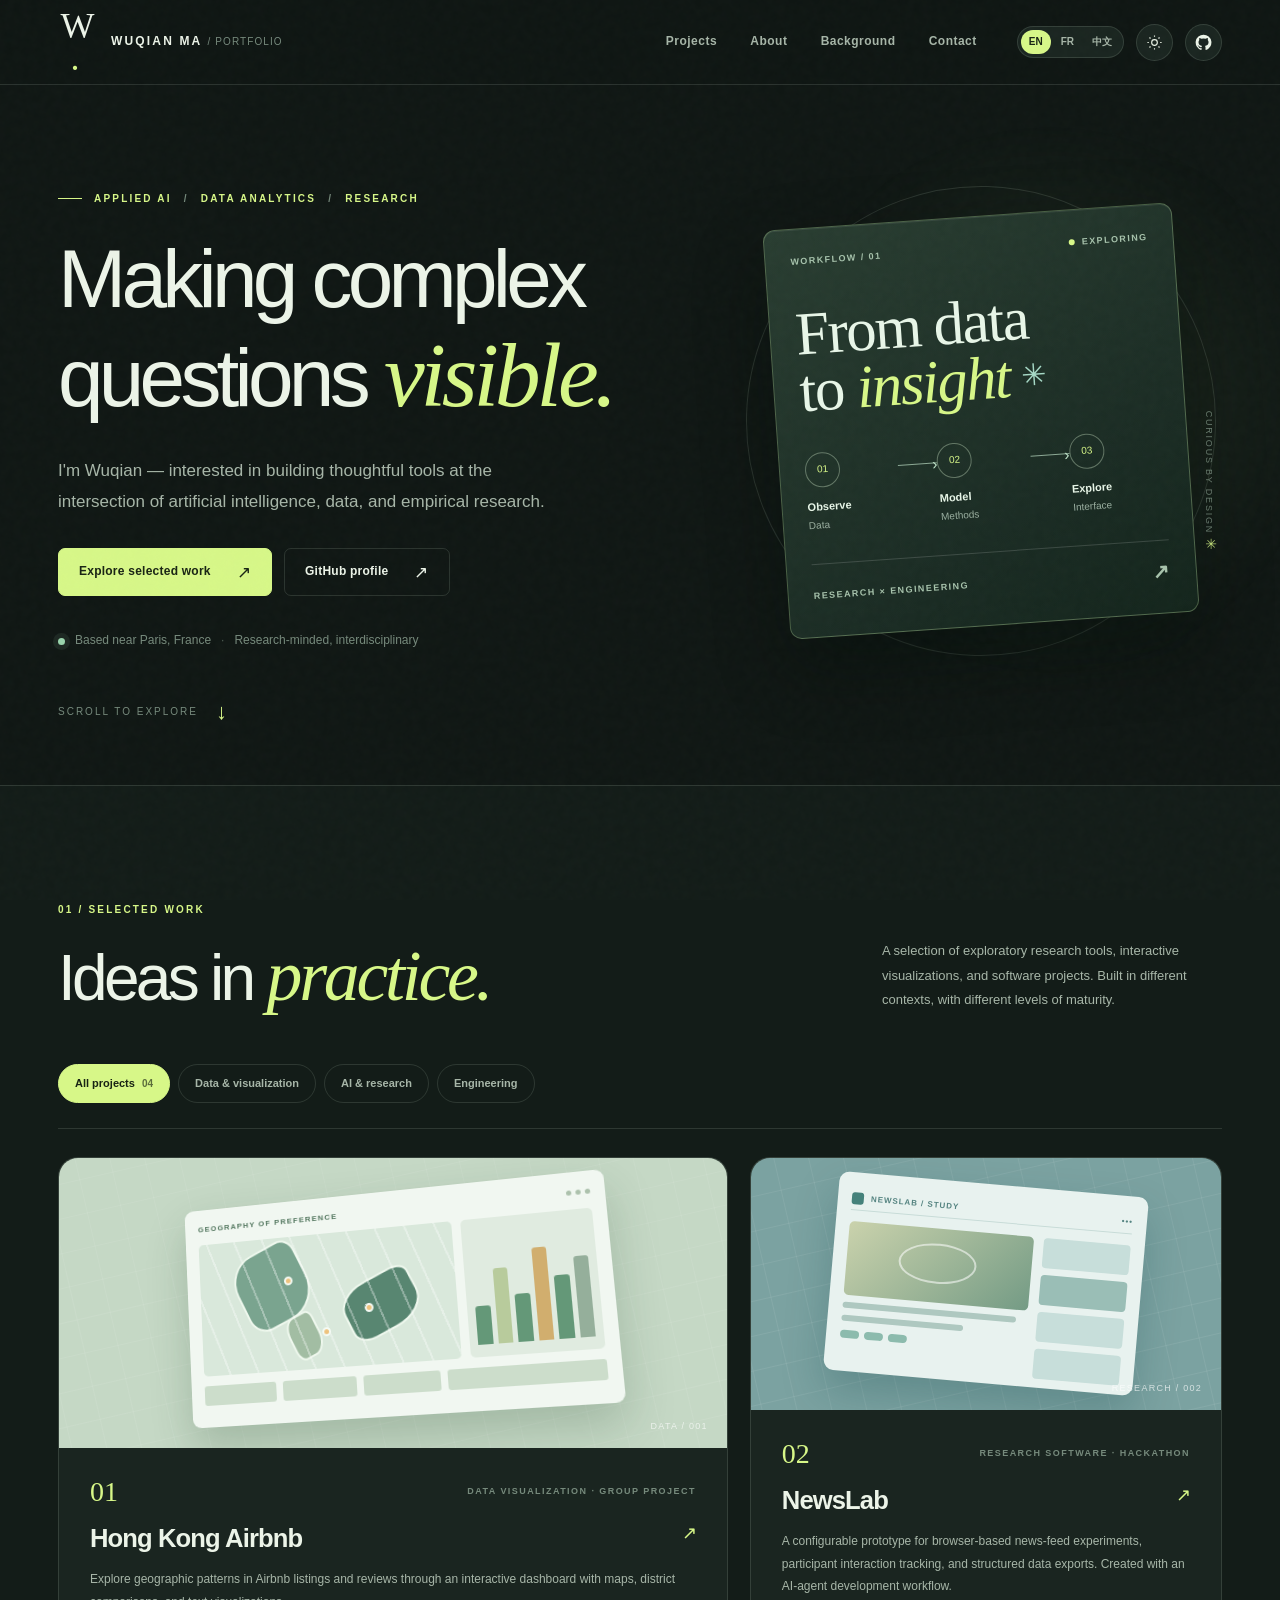
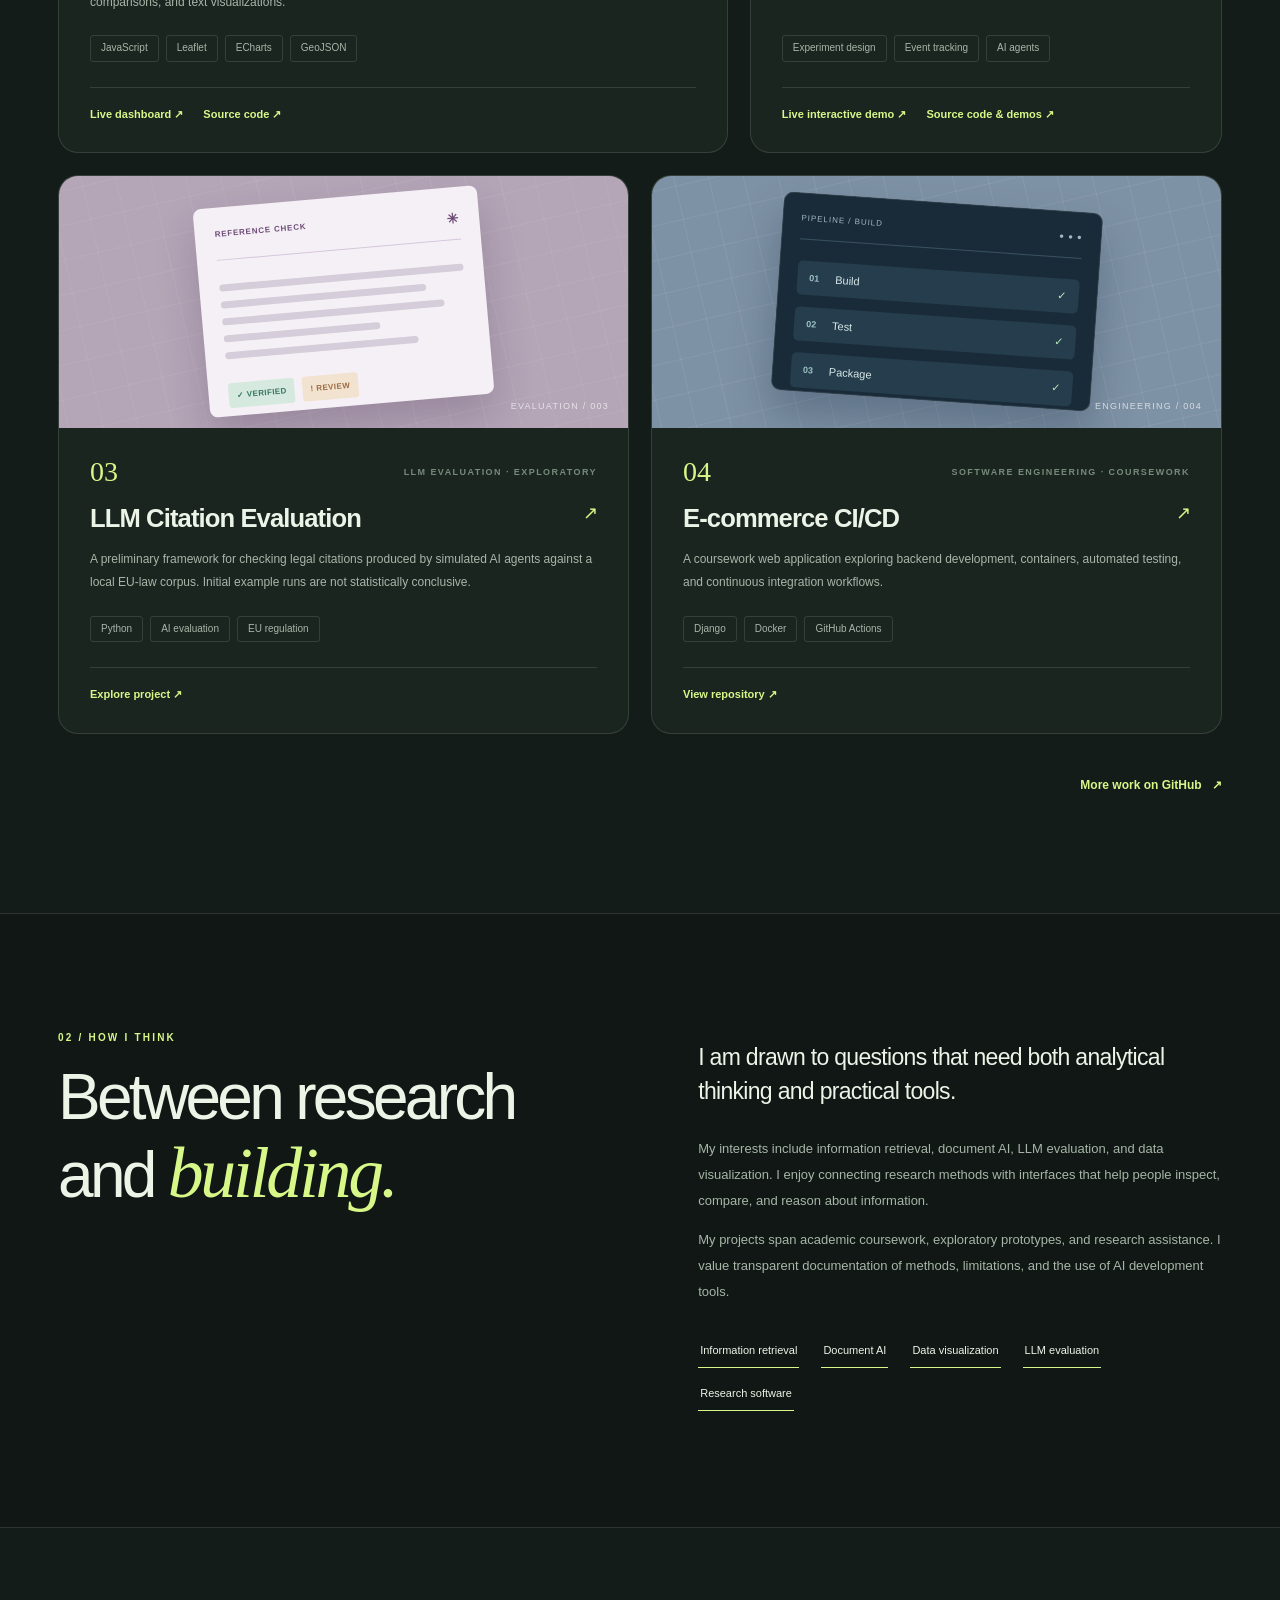
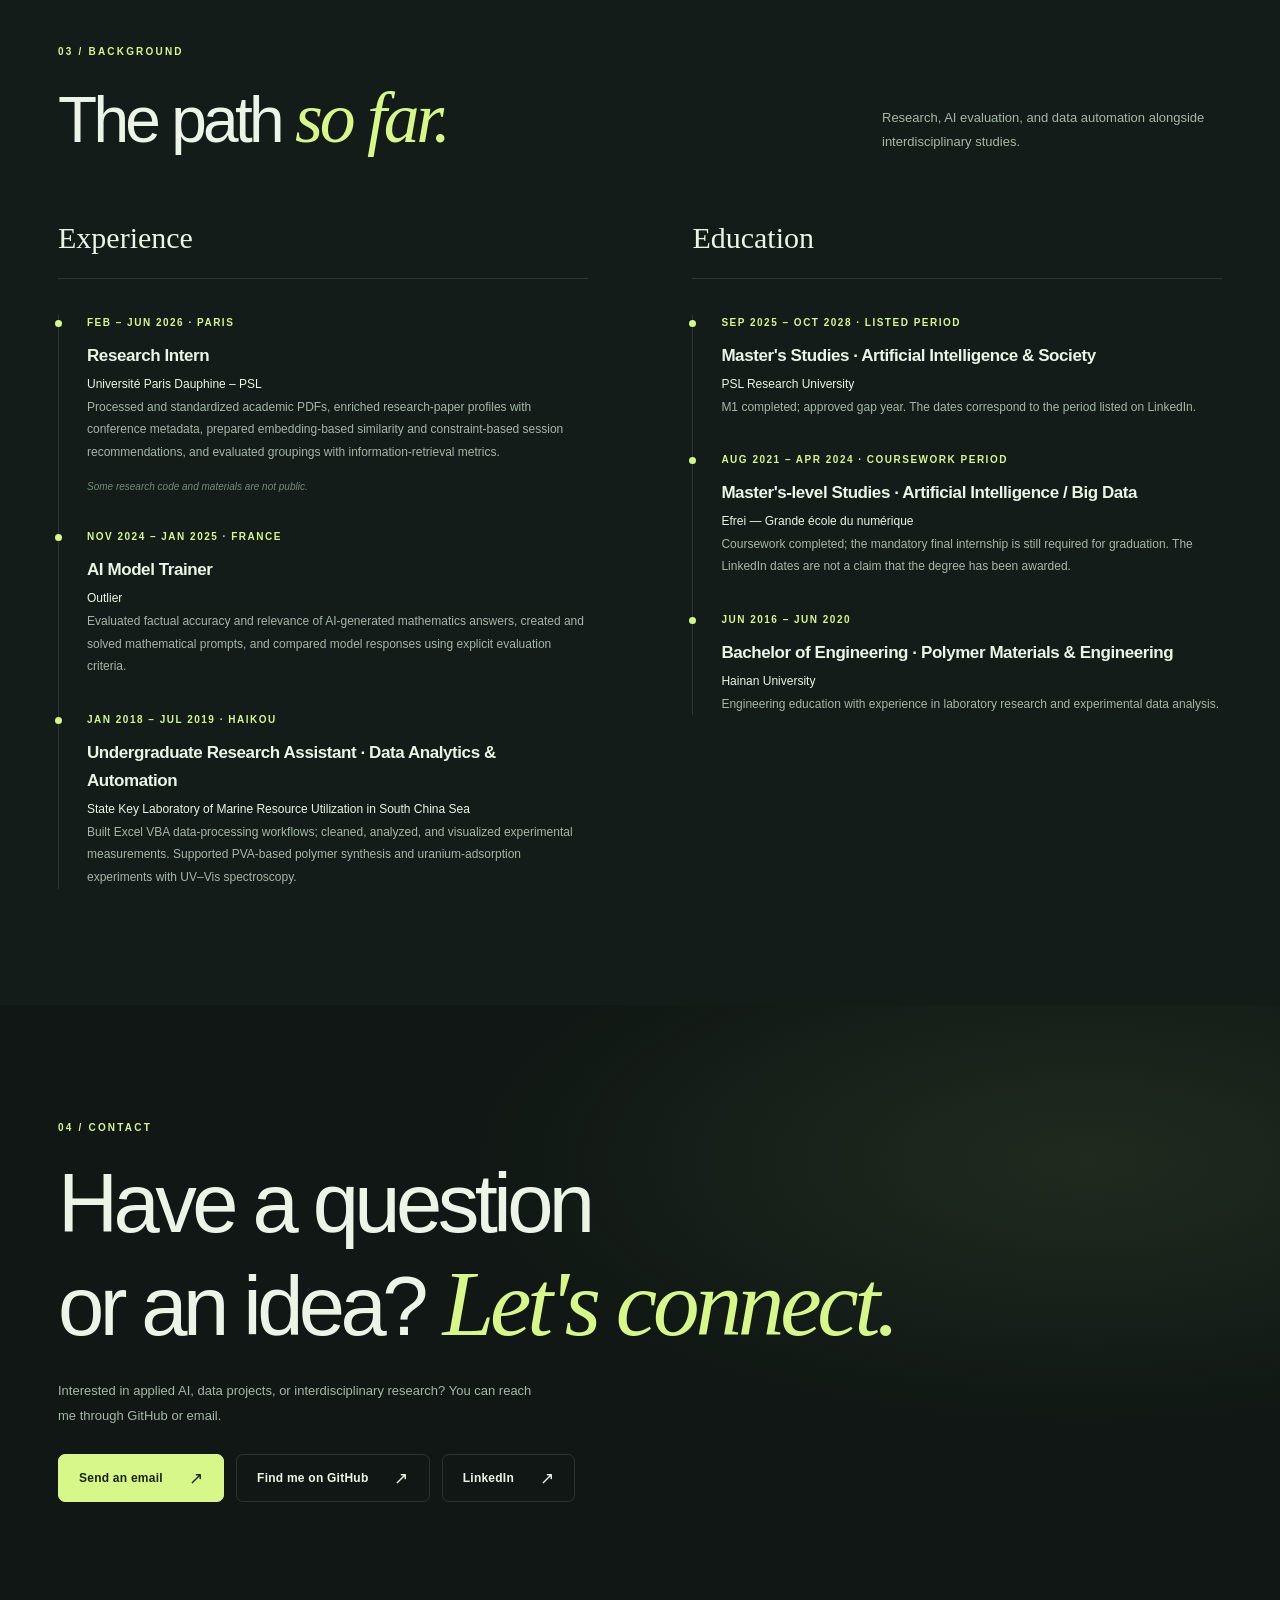
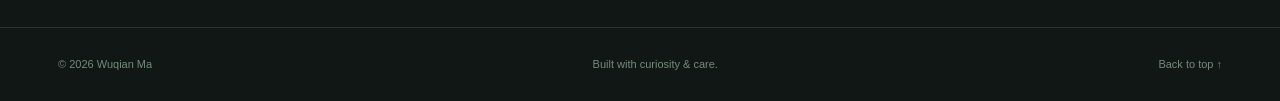
==== commit 0d6c1c48: "Add full LinkedIn experience and education with interactive EN/FR/ZH portfolio switcher" ====
--- a/index.html
+++ b/index.html
@@ -27,6 +27,11 @@
         <a href="#contact">Contact</a>
       </nav>
       <div class="header-tools">
+        <nav class="language-switch" aria-label="Choose a language">
+          <a href="?lang=en" data-language="en" lang="en" aria-current="page">EN</a>
+          <a href="?lang=fr" data-language="fr" lang="fr">FR</a>
+          <a href="?lang=zh" data-language="zh" lang="zh-CN">中文</a>
+        </nav>
         <button type="button" class="theme-toggle" id="theme-toggle" aria-label="Switch color theme" title="Switch color theme">
           <svg viewBox="0 0 24 24" fill="none" stroke="currentColor" stroke-width="1.6" aria-hidden="true"><circle cx="12" cy="12" r="4"/><path d="M12 2v2m0 16v2M2 12h2m16 0h2M4.93 4.93l1.41 1.41m11.32 11.32 1.41 1.41M19.07 4.93l-1.41 1.41M6.34 17.66l-1.41 1.41"/></svg>
         </button>
@@ -122,7 +127,7 @@
               <h3>LLM Citation Evaluation <span>↗</span></h3>
               <p>A preliminary framework for checking legal citations produced by simulated AI agents against a local EU-law corpus. Initial example runs are not statistically conclusive.</p>
               <div class="tags"><span>Python</span><span>AI evaluation</span><span>EU regulation</span></div>
-              <div class="project-links"><a href="https://github.com/WuqianMa/LLM-agent-EUcourt" target="_blank" rel="noopener noreferrer">Explore project ↗</a></div>
+              <div class="project-links"><a href="https://github.com/WuqianMa/Course_Project_LLM-agent-EUcourt" target="_blank" rel="noopener noreferrer">Explore project ↗</a></div>
             </div>
           </article>
           <article class="project-card reveal" data-category="engineering">
@@ -152,16 +157,24 @@
 
     <section class="section background-section" id="background" aria-labelledby="background-title">
       <div class="shell">
-        <div class="section-heading reveal"><div><p class="section-kicker">03 / BACKGROUND</p><h2 id="background-title">The path <em>so far.</em></h2></div><p class="section-intro">Interdisciplinary training and hands-on work across AI, data, and research.</p></div>
+        <div class="section-heading reveal"><div><p class="section-kicker">03 / BACKGROUND</p><h2 id="background-title">The path <em>so far.</em></h2></div><p class="section-intro">Research, AI evaluation, and data automation alongside interdisciplinary studies.</p></div>
         <div class="background-grid">
-          <div class="background-column reveal"><h3>Experience</h3><div class="timeline-item"><span class="timeline-date">FEB — JUN 2026</span><h4>Research Intern</h4><p class="timeline-org">Université Paris Dauphine – PSL · ACSS</p><p>Worked on a pipeline for organizing academic papers into conference sessions, combining document processing, semantic similarity, matching approaches, and evaluation.</p><span class="timeline-note">Research code and related materials are not all public.</span></div></div>
-          <div class="background-column reveal"><h3>Education</h3><div class="timeline-item"><span class="timeline-date">2025 — PRESENT</span><h4>Artificial Intelligence & Society</h4><p class="timeline-org">PSL University</p><p>Master's program · M1 completed; approved gap year.</p></div><div class="timeline-item"><span class="timeline-date">2021 — PRESENT</span><h4>Big Data & AI Engineering Studies</h4><p class="timeline-org">Efrei Paris</p><p>Coursework completed; final internship required for graduation.</p></div><div class="timeline-item"><span class="timeline-date">2016 — 2020</span><h4>Polymer Materials & Engineering</h4><p class="timeline-org">Hainan University</p><p>Bachelor's degree.</p></div></div>
+          <div class="background-column reveal"><h3>Experience</h3>
+            <div class="timeline-item"><span class="timeline-date">FEB – JUN 2026 · PARIS</span><h4>Research Intern</h4><p class="timeline-org">Université Paris Dauphine – PSL</p><p>Processed and standardized academic PDFs, enriched research-paper profiles with conference metadata, prepared embedding-based similarity and constraint-based session recommendations, and evaluated groupings with information-retrieval metrics.</p><span class="timeline-note">Some research code and materials are not public.</span></div>
+            <div class="timeline-item"><span class="timeline-date">NOV 2024 – JAN 2025 · FRANCE</span><h4>AI Model Trainer</h4><p class="timeline-org">Outlier</p><p>Evaluated factual accuracy and relevance of AI-generated mathematics answers, created and solved mathematical prompts, and compared model responses using explicit evaluation criteria.</p></div>
+            <div class="timeline-item"><span class="timeline-date">JAN 2018 – JUL 2019 · HAIKOU</span><h4>Undergraduate Research Assistant · Data Analytics &amp; Automation</h4><p class="timeline-org">State Key Laboratory of Marine Resource Utilization in South China Sea</p><p>Built Excel VBA data-processing workflows; cleaned, analyzed, and visualized experimental measurements. Supported PVA-based polymer synthesis and uranium-adsorption experiments with UV–Vis spectroscopy.</p></div>
+          </div>
+          <div class="background-column reveal"><h3>Education</h3>
+            <div class="timeline-item"><span class="timeline-date">SEP 2025 – OCT 2028 · LISTED PERIOD</span><h4>Master's Studies · Artificial Intelligence &amp; Society</h4><p class="timeline-org">PSL Research University</p><p>M1 completed; approved gap year. The dates correspond to the period listed on LinkedIn.</p></div>
+            <div class="timeline-item"><span class="timeline-date">AUG 2021 – APR 2024 · COURSEWORK PERIOD</span><h4>Master's-level Studies · Artificial Intelligence / Big Data</h4><p class="timeline-org">Efrei — Grande école du numérique</p><p>Coursework completed; the mandatory final internship is still required for graduation. The LinkedIn dates are not a claim that the degree has been awarded.</p></div>
+            <div class="timeline-item"><span class="timeline-date">JUN 2016 – JUN 2020</span><h4>Bachelor of Engineering · Polymer Materials &amp; Engineering</h4><p class="timeline-org">Hainan University</p><p>Engineering education with experience in laboratory research and experimental data analysis.</p></div>
+          </div>
         </div>
       </div>
     </section>
 
     <section class="contact-section" id="contact" aria-labelledby="contact-title">
-      <div class="shell contact-inner reveal"><p class="section-kicker">04 / CONTACT</p><h2 id="contact-title">Have a question<br>or an idea? <em>Let's connect.</em></h2><p>Interested in applied AI, data projects, or interdisciplinary research? You can reach me through GitHub or email.</p><div class="contact-actions"><a class="button button-primary" href="mailto:wuqian.ma.france@gmail.com">Send an email <span aria-hidden="true">↗</span></a><a class="button button-secondary" href="https://github.com/WuqianMa" target="_blank" rel="noopener noreferrer">Find me on GitHub <span aria-hidden="true">↗</span></a></div></div>
+      <div class="shell contact-inner reveal"><p class="section-kicker">04 / CONTACT</p><h2 id="contact-title">Have a question<br>or an idea? <em>Let's connect.</em></h2><p>Interested in applied AI, data projects, or interdisciplinary research? You can reach me through GitHub or email.</p><div class="contact-actions"><a class="button button-primary" href="mailto:wuqian.ma.france@gmail.com">Send an email <span aria-hidden="true">↗</span></a><a class="button button-secondary" href="https://github.com/WuqianMa" target="_blank" rel="noopener noreferrer">Find me on GitHub <span aria-hidden="true">↗</span></a><a class="button button-secondary" href="https://www.linkedin.com/in/wuqian-ma-976916241/" target="_blank" rel="noopener noreferrer">LinkedIn <span aria-hidden="true">↗</span></a></div></div>
     </section>
   </main>
 
--- a/styles.css
+++ b/styles.css
@@ -236,4 +236,21 @@
   html { scroll-behavior: auto; }
   *, *::before, *::after { animation-duration: .01ms !important; transition-duration: .01ms !important; }
   .reveal { opacity: 1; transform: none; }
-}+}
+/* Accessible multilingual navigation */
+.language-switch { display: inline-flex; align-items: center; flex-shrink: 0; padding: 3px; gap: 2px; background: var(--surface); border: 1px solid var(--line); border-radius: 20px; }
+.language-switch a { padding: 4px 8px; border-radius: 14px; font-size: 10px; font-weight: 700; color: var(--muted); white-space: nowrap; }
+.language-switch a[aria-current="page"] { background: var(--accent); color: var(--accent-ink); }
+.language-switch a:hover:not([aria-current="page"]) { color: var(--accent); }
+@media (max-width: 1150px) {
+ .header-inner { flex-wrap: wrap; padding-top: 12px; padding-bottom: 12px; }
+ .header-tools { margin-left: auto; }
+ .nav-links { order: 3; width: 100%; flex-basis: 100%; margin-left: 0; justify-content: center; }
+}
+@media (max-width: 520px) {
+ .language-switch a { padding: 4px 6px; }
+ .header-inner { gap: 8px; }
+ .brand { gap: 7px; }
+ .brand-label { letter-spacing: .08em; }
+ .nav-links { justify-content: space-between; }
+}
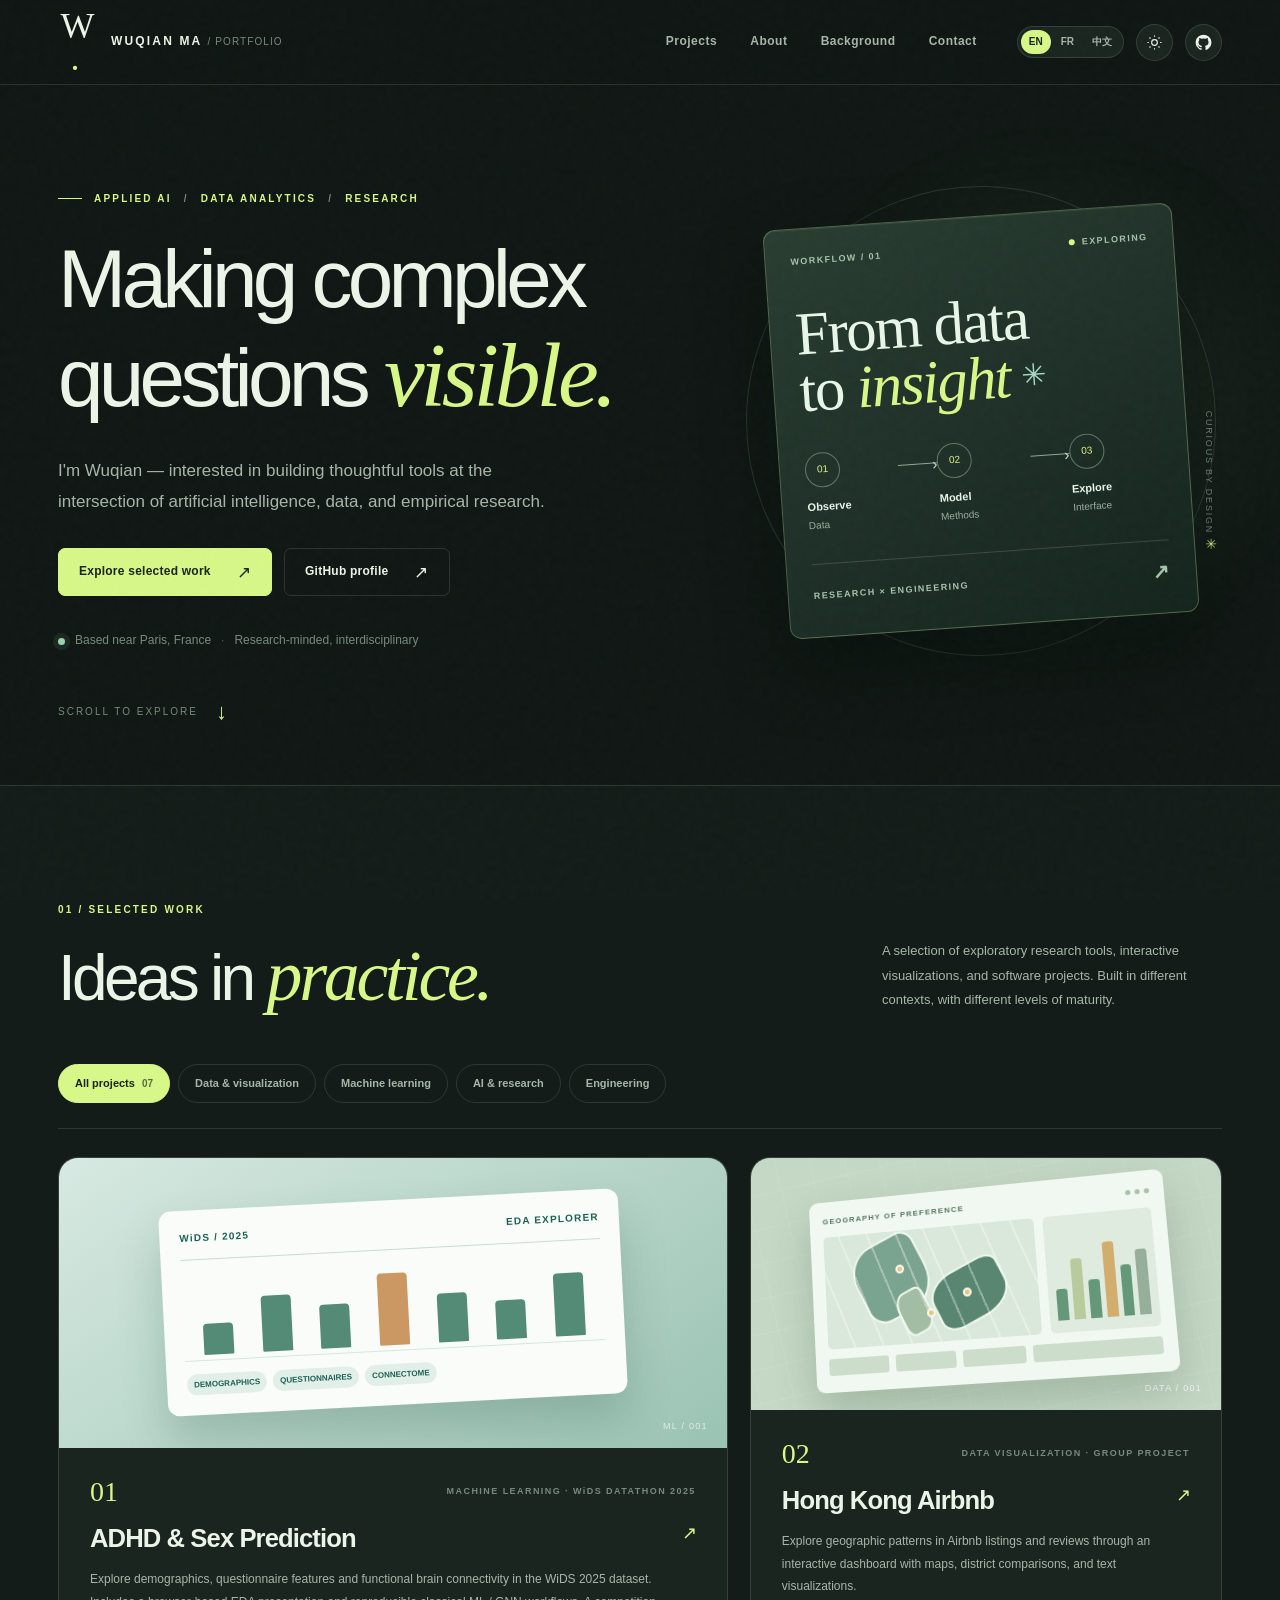
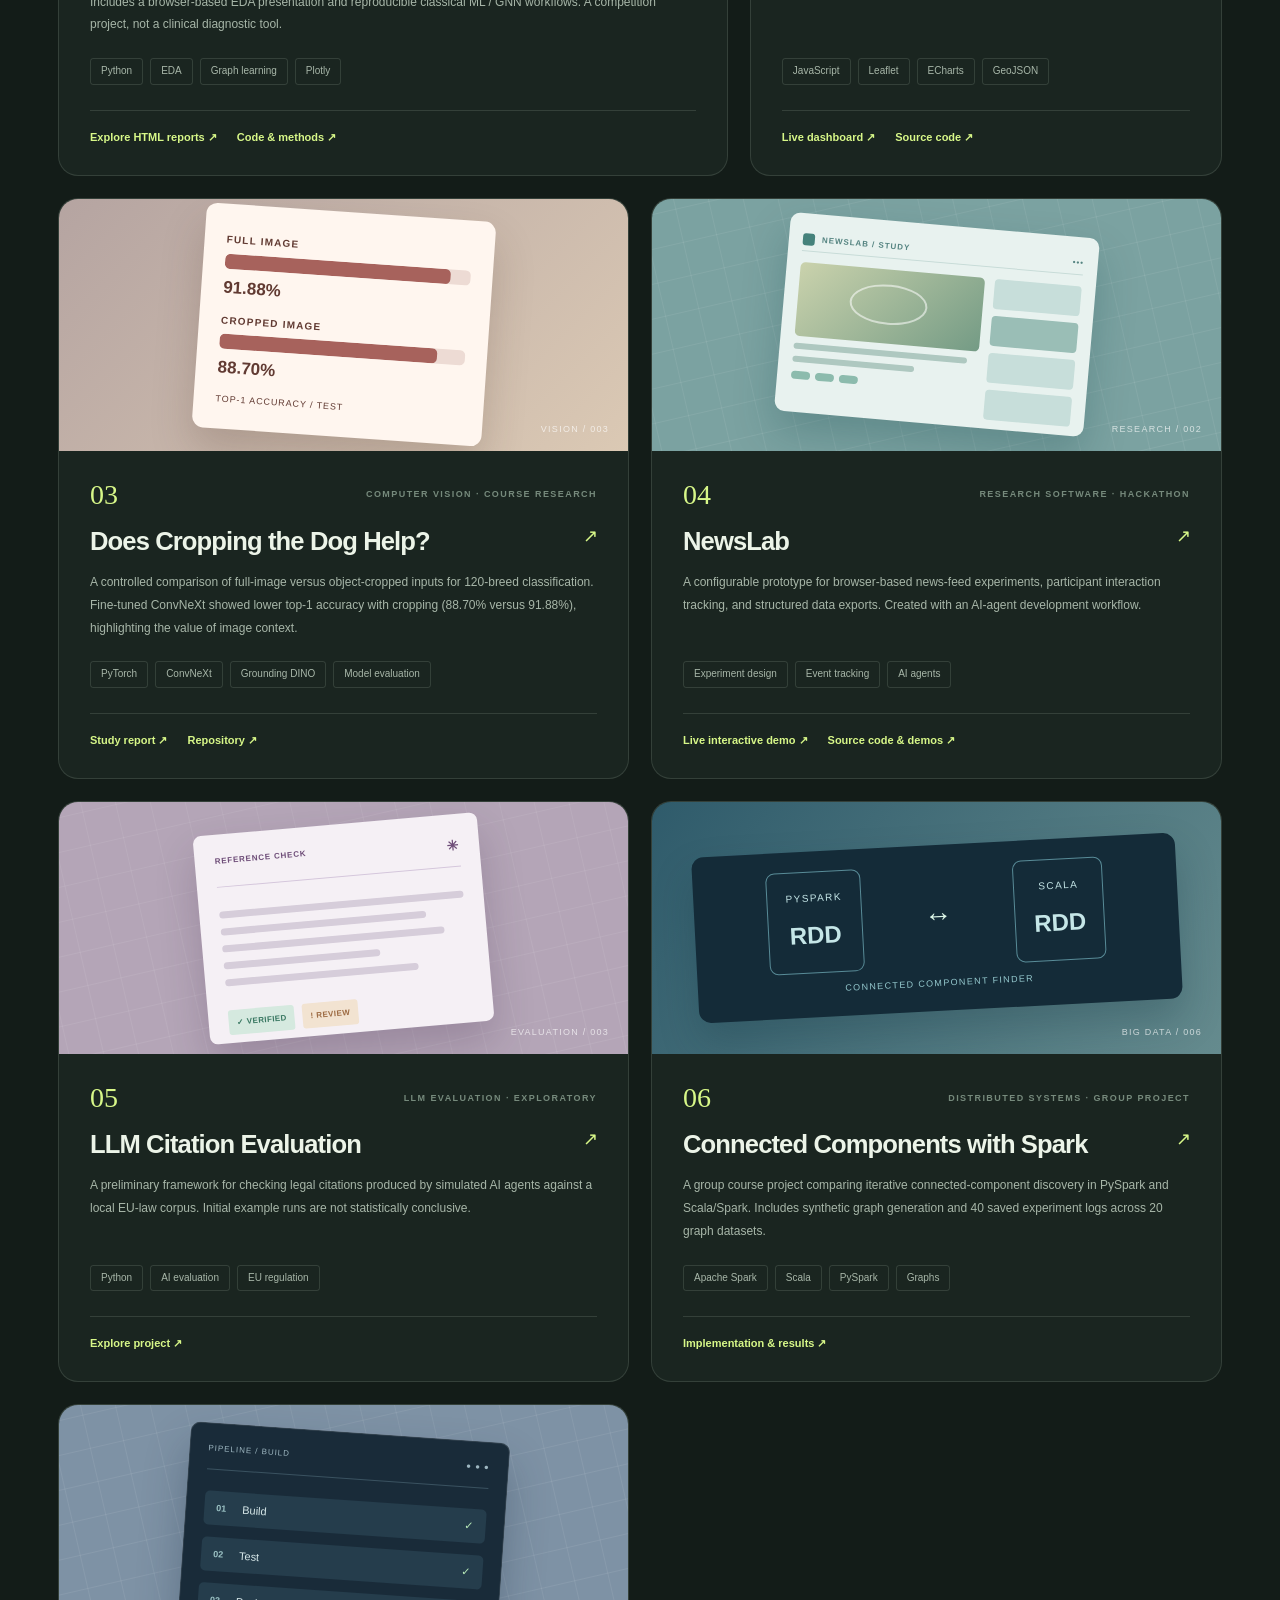
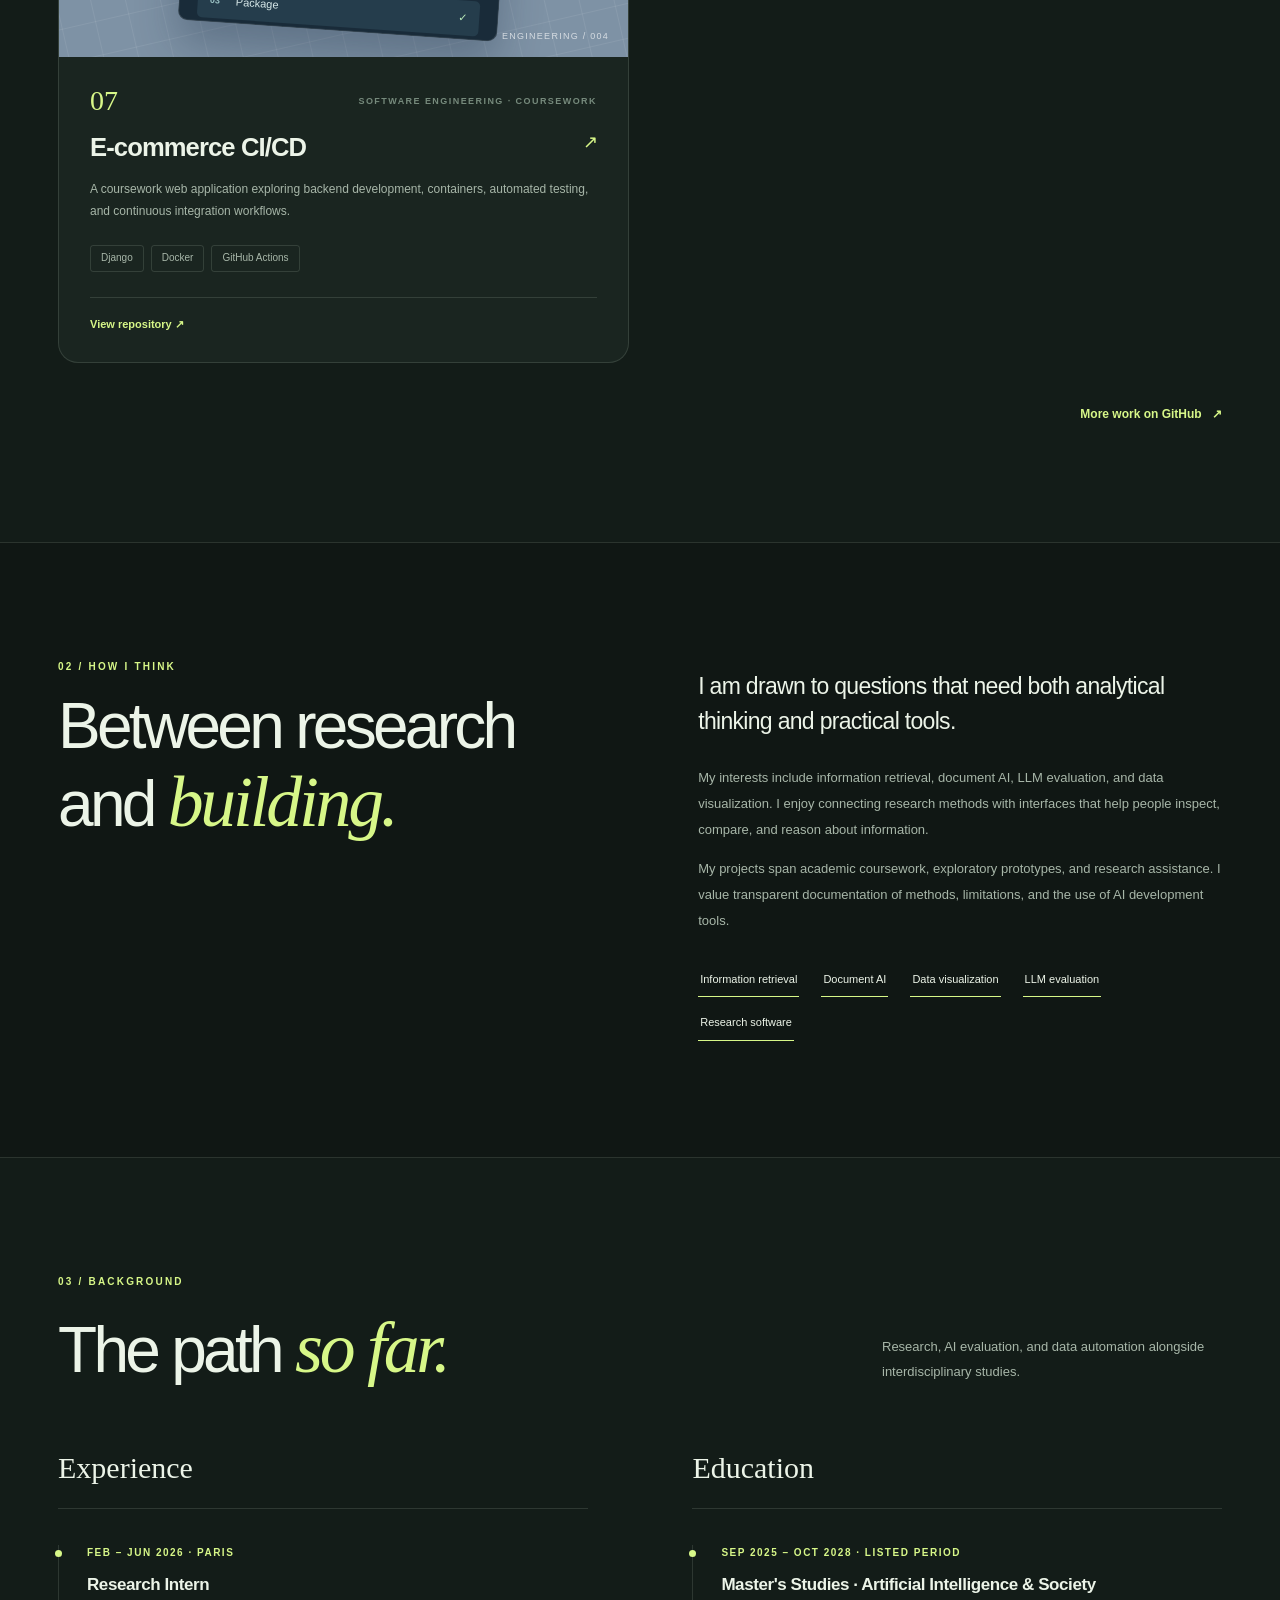
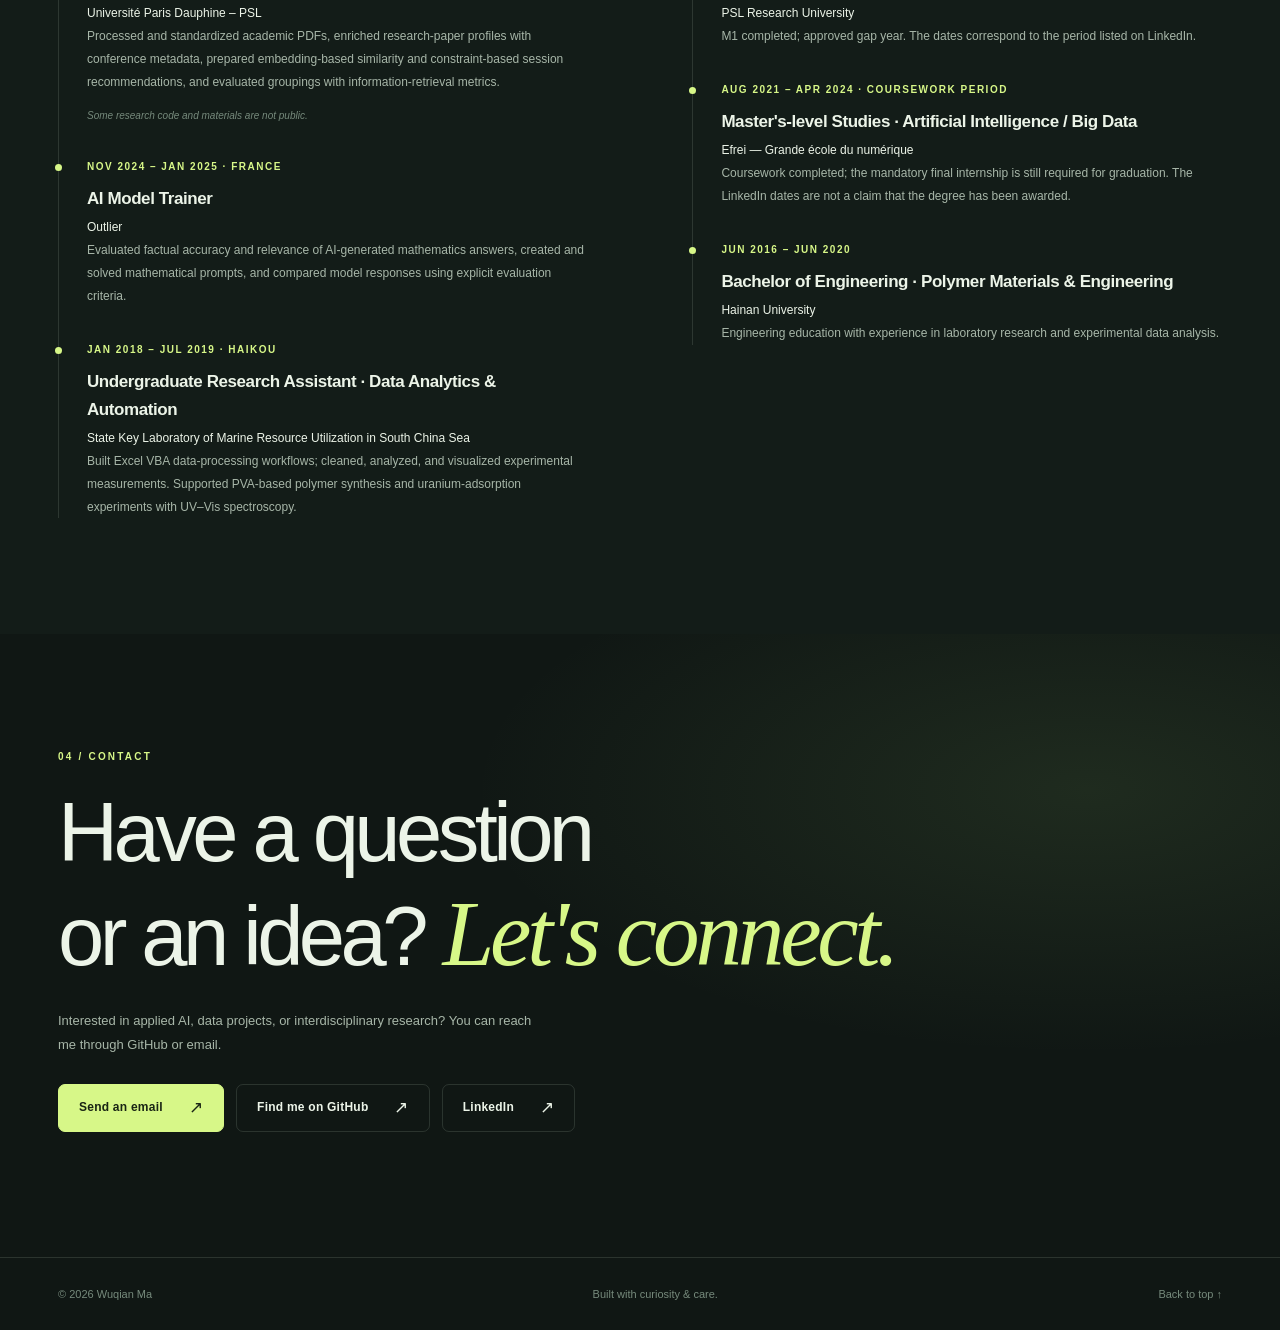
==== commit e82f4cbe: "Show recent ML, visualization, AI research and Spark projects with EN/FR/ZH categories" ====
--- a/index.html
+++ b/index.html
@@ -81,13 +81,27 @@
           <p class="section-intro">A selection of exploratory research tools, interactive visualizations, and software projects. Built in different contexts, with different levels of maturity.</p>
         </div>
         <div class="filter-row" role="group" aria-label="Filter projects">
-          <button class="filter is-active" type="button" data-filter="all" aria-pressed="true">All projects <span>04</span></button>
+          <button class="filter is-active" type="button" data-filter="all" aria-pressed="true">All projects <span>07</span></button>
           <button class="filter" type="button" data-filter="data" aria-pressed="false">Data & visualization</button>
-          <button class="filter" type="button" data-filter="ai" aria-pressed="false">AI & research</button>
+          <button class="filter" type="button" data-filter="ml" aria-pressed="false">Machine learning</button>
+          <button class="filter" type="button" data-filter="research" aria-pressed="false">AI & research</button>
           <button class="filter" type="button" data-filter="engineering" aria-pressed="false">Engineering</button>
         </div>
         <div class="projects-grid">
-          <article class="project-card project-card-large reveal" data-category="data">
+          <article class="project-card project-card-large reveal" data-category="ml" data-project="adhd">
+            <div class="project-visual visual-health" aria-hidden="true">
+              <div class="report-window"><div class="report-header"><span>WiDS / 2025</span><span>EDA EXPLORER</span></div><div class="report-graph"><i></i><i></i><i></i><i></i><i></i><i></i><i></i></div><div class="report-tabs"><span>DEMOGRAPHICS</span><span>QUESTIONNAIRES</span><span>CONNECTOME</span></div></div>
+              <div class="visual-corner-label">ML / 001</div>
+            </div>
+            <div class="project-content">
+              <div class="project-meta"><span class="project-index">01</span><span class="project-category">MACHINE LEARNING · WiDS DATATHON 2025</span></div>
+              <h3>ADHD &amp; Sex Prediction <span>↗</span></h3>
+              <p>Explore demographics, questionnaire features and functional brain connectivity in the WiDS 2025 dataset. Includes a browser-based EDA presentation and reproducible classical ML / GNN workflows. A competition project, not a clinical diagnostic tool.</p>
+              <div class="tags"><span>Python</span><span>EDA</span><span>Graph learning</span><span>Plotly</span></div>
+              <div class="project-links"><a href="./adhd-eda/" target="_blank" rel="noopener noreferrer">Explore HTML reports ↗</a><a href="https://github.com/WuqianMa/ADHD_Gender_classification" target="_blank" rel="noopener noreferrer">Code &amp; methods ↗</a></div>
+            </div>
+          </article>
+          <article class="project-card reveal" data-category="data" data-project="airbnb">
             <div class="project-visual visual-data" aria-hidden="true">
               <div class="viz-window">
                 <div class="viz-window-header"><span>GEOGRAPHY OF PREFERENCE</span><span class="viz-window-dots"><i></i><i></i><i></i></span></div>
@@ -97,46 +111,72 @@
               <div class="visual-corner-label">DATA / 001</div>
             </div>
             <div class="project-content">
-              <div class="project-meta"><span class="project-index">01</span><span class="project-category">DATA VISUALIZATION · GROUP PROJECT</span></div>
+              <div class="project-meta"><span class="project-index">02</span><span class="project-category">DATA VISUALIZATION · GROUP PROJECT</span></div>
               <h3>Hong Kong Airbnb <span>↗</span></h3>
               <p>Explore geographic patterns in Airbnb listings and reviews through an interactive dashboard with maps, district comparisons, and text visualizations.</p>
               <div class="tags"><span>JavaScript</span><span>Leaflet</span><span>ECharts</span><span>GeoJSON</span></div>
               <div class="project-links"><a href="https://0-sigma-puce.vercel.app" target="_blank" rel="noopener noreferrer">Live dashboard ↗</a><a href="https://github.com/WuqianMa/Group-Projects-AI-and-Society" target="_blank" rel="noopener noreferrer">Source code ↗</a></div>
             </div>
           </article>
-          <article class="project-card reveal" data-category="ai">
+          <article class="project-card reveal" data-category="ml" data-project="dog">
+            <div class="project-visual visual-dogs" aria-hidden="true">
+              <div class="model-compare"><div class="compare-label">FULL IMAGE</div><div class="compare-bar"><i style="width:91.88%"></i></div><b>91.88%</b><div class="compare-label">CROPPED IMAGE</div><div class="compare-bar"><i style="width:88.70%"></i></div><b>88.70%</b><small>TOP-1 ACCURACY / TEST</small></div>
+              <div class="visual-corner-label">VISION / 003</div>
+            </div>
+            <div class="project-content">
+              <div class="project-meta"><span class="project-index">03</span><span class="project-category">COMPUTER VISION · COURSE RESEARCH</span></div>
+              <h3>Does Cropping the Dog Help? <span>↗</span></h3>
+              <p>A controlled comparison of full-image versus object-cropped inputs for 120-breed classification. Fine-tuned ConvNeXt showed lower top-1 accuracy with cropping (88.70% versus 91.88%), highlighting the value of image context.</p>
+              <div class="tags"><span>PyTorch</span><span>ConvNeXt</span><span>Grounding DINO</span><span>Model evaluation</span></div>
+              <div class="project-links"><a href="https://github.com/WuqianMa/Course_Project_Dog_Breed_classification/blob/main/report.pdf" target="_blank" rel="noopener noreferrer">Study report ↗</a><a href="https://github.com/WuqianMa/Course_Project_Dog_Breed_classification" target="_blank" rel="noopener noreferrer">Repository ↗</a></div>
+            </div>
+          </article>
+          <article class="project-card reveal" data-category="research" data-project="newslab">
             <div class="project-visual visual-news" aria-hidden="true">
               <div class="news-window"><div class="news-toolbar"><span class="tiny-logo"></span><span>NEWSLAB / STUDY</span><span>•••</span></div><div class="news-layout"><div class="news-main"><div class="news-image"></div><span class="news-line"></span><span class="news-line short"></span><div class="news-pills"><i></i><i></i><i></i></div></div><div class="news-sidebar"><span></span><span></span><span></span><span></span></div></div></div>
               <div class="visual-corner-label">RESEARCH / 002</div>
             </div>
             <div class="project-content">
-              <div class="project-meta"><span class="project-index">02</span><span class="project-category">RESEARCH SOFTWARE · HACKATHON</span></div>
+              <div class="project-meta"><span class="project-index">04</span><span class="project-category">RESEARCH SOFTWARE · HACKATHON</span></div>
               <h3>NewsLab <span>↗</span></h3>
               <p>A configurable prototype for browser-based news-feed experiments, participant interaction tracking, and structured data exports. Created with an AI-agent development workflow.</p>
               <div class="tags"><span>Experiment design</span><span>Event tracking</span><span>AI agents</span></div>
               <div class="project-links"><a href="https://my-repo-peach-five.vercel.app/" target="_blank" rel="noopener noreferrer">Live interactive demo ↗</a><a href="https://github.com/WuqianMa/NewsLab-Controlled-News-Feed-Experiments-in-the-Browser" target="_blank" rel="noopener noreferrer">Source code &amp; demos ↗</a></div>
             </div>
           </article>
-          <article class="project-card reveal" data-category="ai">
+          <article class="project-card reveal" data-category="research" data-project="eucourt">
             <div class="project-visual visual-eval" aria-hidden="true">
               <div class="eval-document"><div class="eval-doc-title"><span>REFERENCE CHECK</span><span>✳</span></div><div class="eval-lines"><span></span><span></span><span></span><span></span><span></span></div><div class="eval-stamps"><b>✓ VERIFIED</b><b>! REVIEW</b></div></div>
               <div class="visual-corner-label">EVALUATION / 003</div>
             </div>
             <div class="project-content">
-              <div class="project-meta"><span class="project-index">03</span><span class="project-category">LLM EVALUATION · EXPLORATORY</span></div>
+              <div class="project-meta"><span class="project-index">05</span><span class="project-category">LLM EVALUATION · EXPLORATORY</span></div>
               <h3>LLM Citation Evaluation <span>↗</span></h3>
               <p>A preliminary framework for checking legal citations produced by simulated AI agents against a local EU-law corpus. Initial example runs are not statistically conclusive.</p>
               <div class="tags"><span>Python</span><span>AI evaluation</span><span>EU regulation</span></div>
               <div class="project-links"><a href="https://github.com/WuqianMa/Course_Project_LLM-agent-EUcourt" target="_blank" rel="noopener noreferrer">Explore project ↗</a></div>
             </div>
           </article>
-          <article class="project-card reveal" data-category="engineering">
+          <article class="project-card reveal" data-category="engineering" data-project="spark">
+            <div class="project-visual visual-spark" aria-hidden="true">
+              <div class="spark-diagram"><div><span>PYSPARK</span><b>RDD</b></div><span class="spark-arrow">↔</span><div><span>SCALA</span><b>RDD</b></div><small>CONNECTED COMPONENT FINDER</small></div>
+              <div class="visual-corner-label">BIG DATA / 006</div>
+            </div>
+            <div class="project-content">
+              <div class="project-meta"><span class="project-index">06</span><span class="project-category">DISTRIBUTED SYSTEMS · GROUP PROJECT</span></div>
+              <h3>Connected Components with Spark <span>↗</span></h3>
+              <p>A group course project comparing iterative connected-component discovery in PySpark and Scala/Spark. Includes synthetic graph generation and 40 saved experiment logs across 20 graph datasets.</p>
+              <div class="tags"><span>Apache Spark</span><span>Scala</span><span>PySpark</span><span>Graphs</span></div>
+              <div class="project-links"><a href="https://github.com/WuqianMa/Course_Project_Big_Data_Paradigm" target="_blank" rel="noopener noreferrer">Implementation &amp; results ↗</a></div>
+            </div>
+          </article>
+          <article class="project-card reveal" data-category="engineering" data-project="ecommerce">
             <div class="project-visual visual-engineering" aria-hidden="true">
               <div class="terminal"><div class="terminal-heading"><span>PIPELINE / BUILD</span><span>● ● ●</span></div><div class="terminal-steps"><div><b>01</b><span>Build</span><i>✓</i></div><div><b>02</b><span>Test</span><i>✓</i></div><div><b>03</b><span>Package</span><i>✓</i></div></div></div>
               <div class="visual-corner-label">ENGINEERING / 004</div>
             </div>
             <div class="project-content">
-              <div class="project-meta"><span class="project-index">04</span><span class="project-category">SOFTWARE ENGINEERING · COURSEWORK</span></div>
+              <div class="project-meta"><span class="project-index">07</span><span class="project-category">SOFTWARE ENGINEERING · COURSEWORK</span></div>
               <h3>E-commerce CI/CD <span>↗</span></h3>
               <p>A coursework web application exploring backend development, containers, automated testing, and continuous integration workflows.</p>
               <div class="tags"><span>Django</span><span>Docker</span><span>GitHub Actions</span></div>
@@ -148,7 +188,7 @@
       </div>
     </section>
 
-    <section class="section about-section" id="about" aria-labelledby="about-title">
+        <section class="section about-section" id="about" aria-labelledby="about-title">
       <div class="shell about-grid">
         <div class="about-left reveal"><p class="section-kicker">02 / HOW I THINK</p><h2 id="about-title">Between research<br>and <em>building.</em></h2></div>
         <div class="about-right reveal"><p class="about-lead">I am drawn to questions that need both analytical thinking and practical tools.</p><p>My interests include information retrieval, document AI, LLM evaluation, and data visualization. I enjoy connecting research methods with interfaces that help people inspect, compare, and reason about information.</p><p>My projects span academic coursework, exploratory prototypes, and research assistance. I value transparent documentation of methods, limitations, and the use of AI development tools.</p><div class="interest-list"><span>Information retrieval</span><span>Document AI</span><span>Data visualization</span><span>LLM evaluation</span><span>Research software</span></div></div>
--- a/styles.css
+++ b/styles.css
@@ -254,3 +254,21 @@
  .brand-label { letter-spacing: .08em; }
  .nav-links { justify-content: space-between; }
 }
+
+/* Additional project visuals: schematic illustrations, not model output screenshots. */
+.visual-health { background: linear-gradient(145deg,#d7e9e2,#9ac3b2); }
+.report-window { width:84%;max-width:460px;min-height:205px;background:#f9fcf9;border-radius:12px;padding:20px;color:#1d6155;box-shadow:0 25px 45px #174a3635;transform:rotate(-3deg); }
+.report-header { display:flex;justify-content:space-between;border-bottom:1px solid #c7ddd1;font-size:10px;font-weight:700;letter-spacing:.12em;padding-bottom:12px; }
+.report-graph { display:flex;align-items:end;justify-content:space-around;height:100px;gap:8px;padding:15px 9px 5px; }
+.report-graph i { display:block;flex:1;max-width:30px;border-radius:4px 4px 1px 1px;background:#548b77; }
+.report-graph i:nth-child(1){height:38%}.report-graph i:nth-child(2){height:70%}.report-graph i:nth-child(3){height:55%}.report-graph i:nth-child(4){height:90%;background:#cb9864}.report-graph i:nth-child(5){height:61%}.report-graph i:nth-child(6){height:48%}.report-graph i:nth-child(7){height:78%}
+.report-tabs { display:flex;gap:6px;flex-wrap:wrap;padding-top:13px;border-top:1px solid #d6e7dd; }
+.report-tabs span {border-radius:16px;padding:4px 7px;font-size:8px;background:#e1efe8;font-weight:700;}
+.visual-dogs {background:linear-gradient(135deg,#b5a4a1,#dbc9b4);}
+.model-compare{width:78%;max-width:290px;padding:22px;border-radius:11px;background:#fff6ef;color:#613a32;box-shadow:0 22px 42px #49302835;transform:rotate(4deg);display:grid;gap:5px;}
+.compare-label{font-size:10px;letter-spacing:.12em;font-weight:700;margin-top:6px}.compare-bar{height:15px;background:#eddbd4;border-radius:5px;overflow:hidden}.compare-bar i{display:block;height:100%;background:#a7625c;border-radius:5px}.model-compare b{font-size:17px}.model-compare small{font-size:9px;letter-spacing:.1em;margin-top:5px}
+.visual-spark {background:linear-gradient(125deg,#2f5b6b,#658b8e);}
+.spark-diagram{display:flex;align-items:center;justify-content:space-evenly;flex-wrap:wrap;gap:9px;width:85%;min-height:160px;padding:20px;background:#142b38;border-radius:12px;color:#c5e6e7;transform:rotate(-3deg);box-shadow:0 20px 38px #0e303a40;}
+.spark-diagram div{display:grid;gap:8px;place-items:center;border:1px solid #588b97;padding:18px;border-radius:9px}
+.spark-diagram div span{font-size:10px;letter-spacing:.14em}.spark-diagram div b{font-size:24px;font-weight:600}.spark-arrow{font-size:28px;color:#dbf5e6}.spark-diagram small{display:block;width:100%;text-align:center;font-size:9px;letter-spacing:.15em;color:#95c9ce;}
+@media(max-width:520px){.report-window{padding:15px;min-height:185px}.report-tabs span{font-size:7px}.spark-diagram div{padding:12px}.model-compare{padding:15px}}
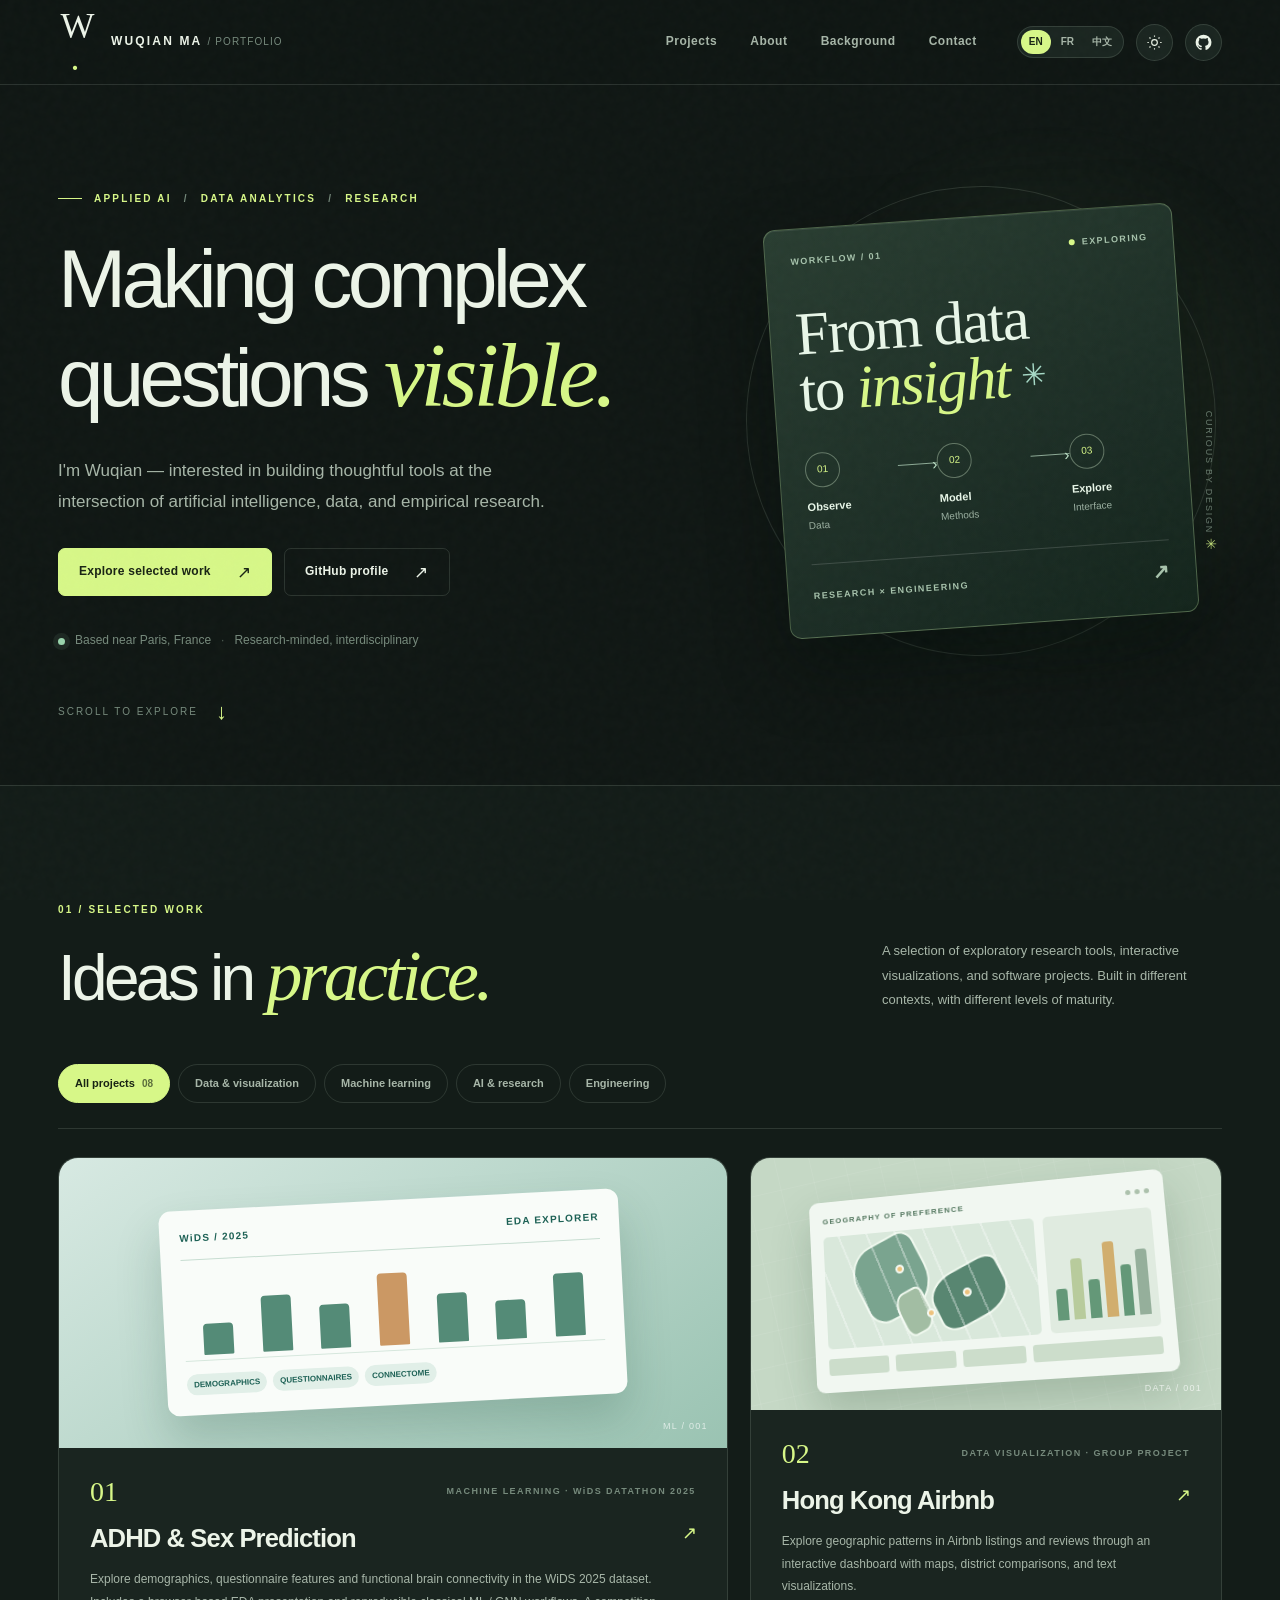
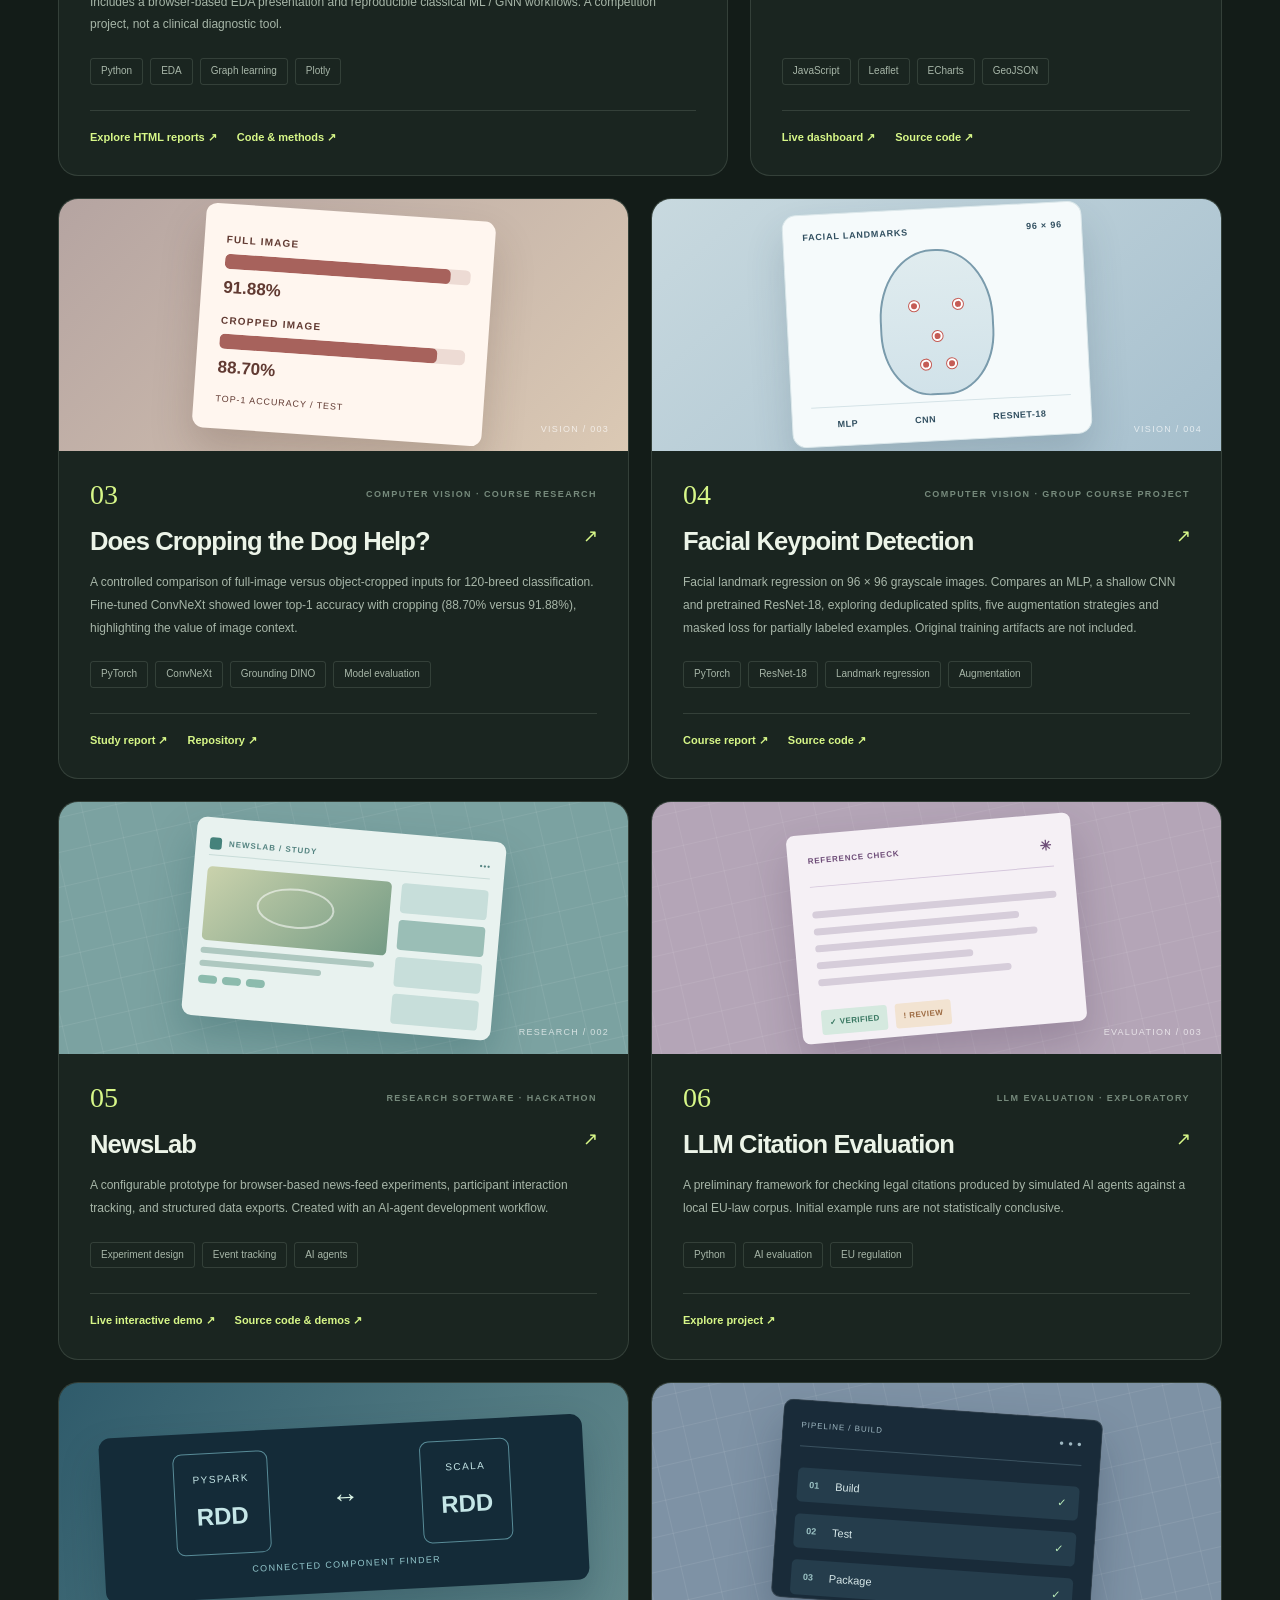
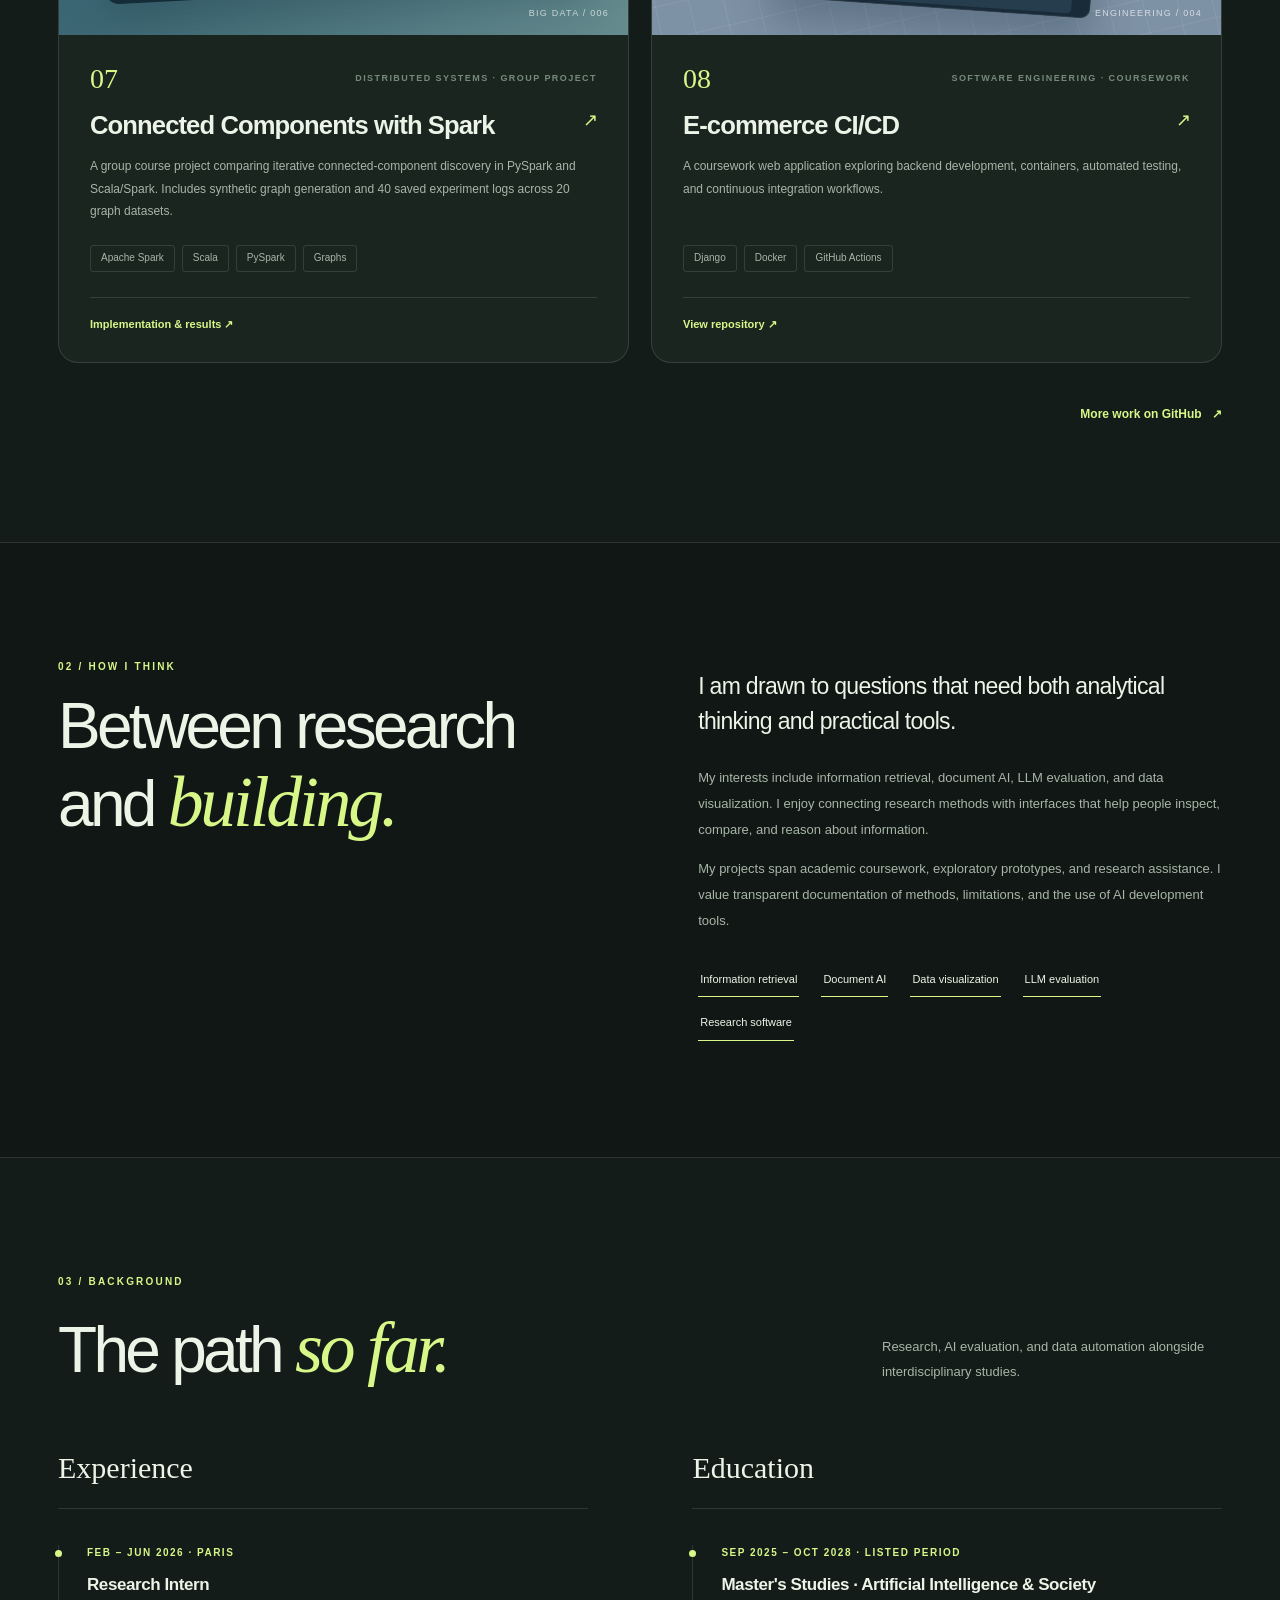
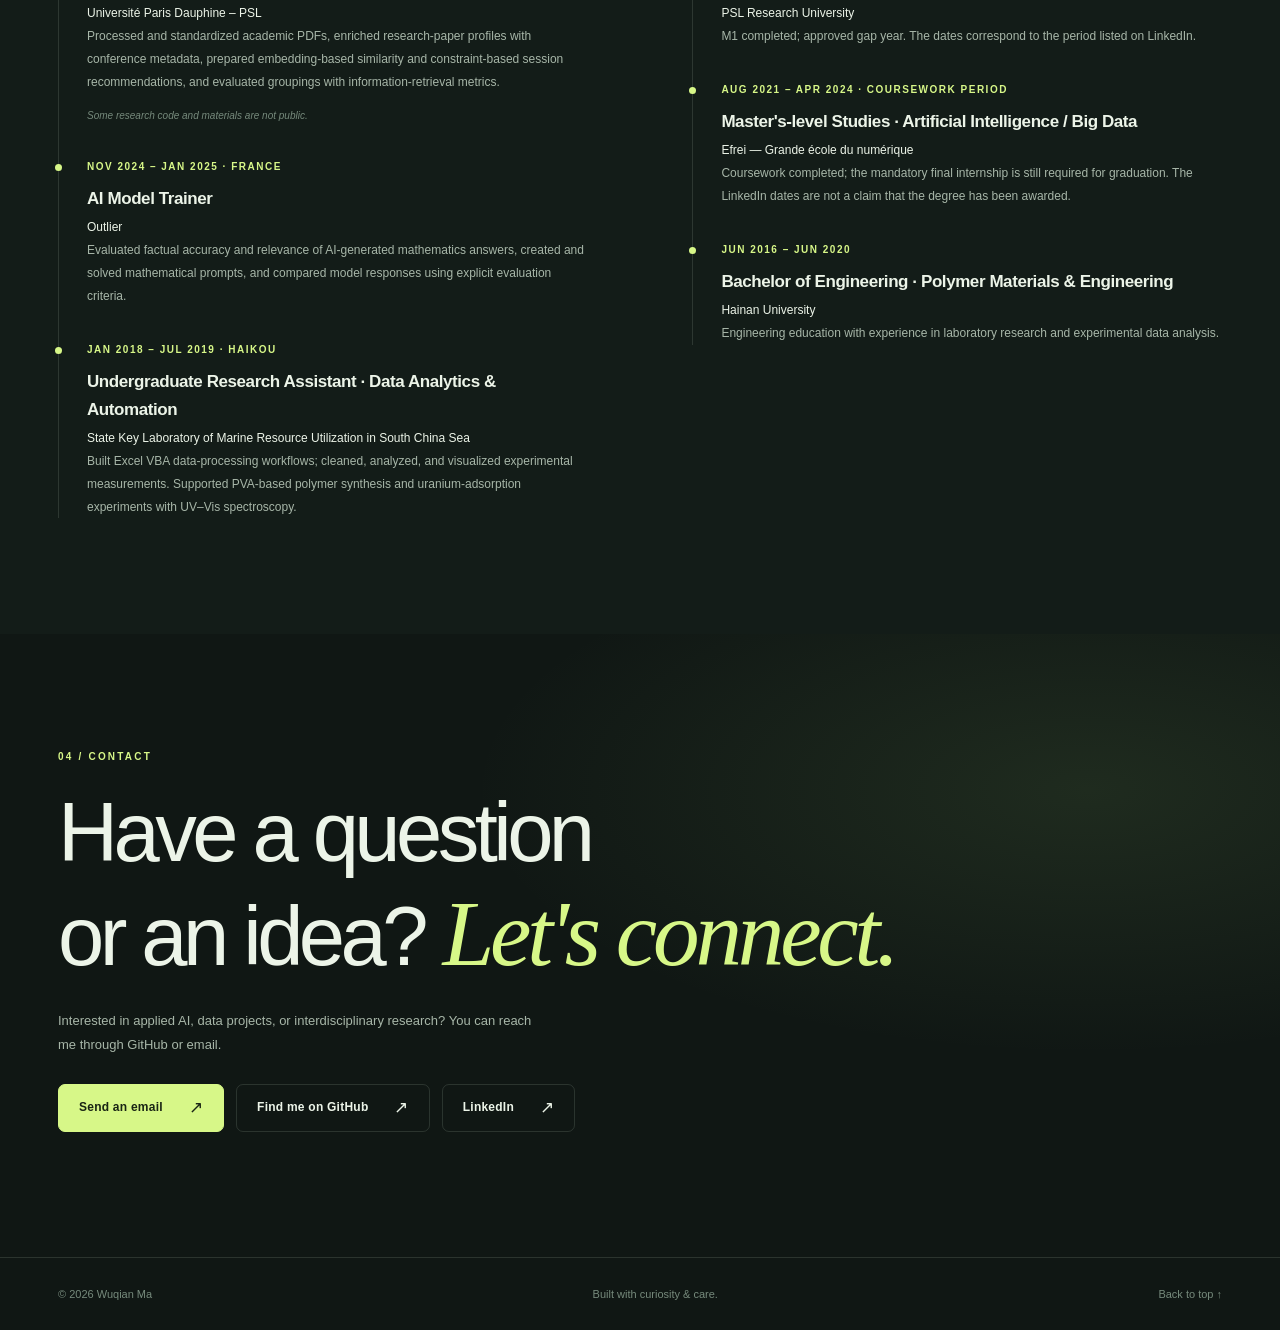
==== commit 277f0057: "feat(portfolio): add facial keypoint course project in three languages" ====
--- a/index.html
+++ b/index.html
@@ -81,7 +81,7 @@
           <p class="section-intro">A selection of exploratory research tools, interactive visualizations, and software projects. Built in different contexts, with different levels of maturity.</p>
         </div>
         <div class="filter-row" role="group" aria-label="Filter projects">
-          <button class="filter is-active" type="button" data-filter="all" aria-pressed="true">All projects <span>07</span></button>
+          <button class="filter is-active" type="button" data-filter="all" aria-pressed="true">All projects <span>08</span></button>
           <button class="filter" type="button" data-filter="data" aria-pressed="false">Data & visualization</button>
           <button class="filter" type="button" data-filter="ml" aria-pressed="false">Machine learning</button>
           <button class="filter" type="button" data-filter="research" aria-pressed="false">AI & research</button>
@@ -131,13 +131,36 @@
               <div class="project-links"><a href="https://github.com/WuqianMa/Course_Project_Dog_Breed_classification/blob/main/report.pdf" target="_blank" rel="noopener noreferrer">Study report ↗</a><a href="https://github.com/WuqianMa/Course_Project_Dog_Breed_classification" target="_blank" rel="noopener noreferrer">Repository ↗</a></div>
             </div>
           </article>
+          <article class="project-card reveal" data-category="ml" data-project="face">
+            <div class="project-visual visual-face" aria-hidden="true">
+              <div class="landmark-panel">
+                <div class="landmark-header"><span>FACIAL LANDMARKS</span><span>96 × 96</span></div>
+                <div class="face-outline">
+                  <span class="landmark-dot eye-left"></span>
+                  <span class="landmark-dot eye-right"></span>
+                  <span class="landmark-dot nose"></span>
+                  <span class="landmark-dot mouth-left"></span>
+                  <span class="landmark-dot mouth-right"></span>
+                </div>
+                <div class="landmark-models"><span>MLP</span><span>CNN</span><span>RESNET-18</span></div>
+              </div>
+              <div class="visual-corner-label">VISION / 004</div>
+            </div>
+            <div class="project-content">
+              <div class="project-meta"><span class="project-index">04</span><span class="project-category">COMPUTER VISION · GROUP COURSE PROJECT</span></div>
+              <h3>Facial Keypoint Detection <span>↗</span></h3>
+              <p>Facial landmark regression on 96 × 96 grayscale images. Compares an MLP, a shallow CNN and pretrained ResNet-18, exploring deduplicated splits, five augmentation strategies and masked loss for partially labeled examples. Original training artifacts are not included.</p>
+              <div class="tags"><span>PyTorch</span><span>ResNet-18</span><span>Landmark regression</span><span>Augmentation</span></div>
+              <div class="project-links"><a href="https://github.com/WuqianMa/Course_Project_Face_Keypoint/blob/main/report.pdf" target="_blank" rel="noopener noreferrer">Course report ↗</a><a href="https://github.com/WuqianMa/Course_Project_Face_Keypoint" target="_blank" rel="noopener noreferrer">Source code ↗</a></div>
+            </div>
+          </article>
           <article class="project-card reveal" data-category="research" data-project="newslab">
             <div class="project-visual visual-news" aria-hidden="true">
               <div class="news-window"><div class="news-toolbar"><span class="tiny-logo"></span><span>NEWSLAB / STUDY</span><span>•••</span></div><div class="news-layout"><div class="news-main"><div class="news-image"></div><span class="news-line"></span><span class="news-line short"></span><div class="news-pills"><i></i><i></i><i></i></div></div><div class="news-sidebar"><span></span><span></span><span></span><span></span></div></div></div>
               <div class="visual-corner-label">RESEARCH / 002</div>
             </div>
             <div class="project-content">
-              <div class="project-meta"><span class="project-index">04</span><span class="project-category">RESEARCH SOFTWARE · HACKATHON</span></div>
+              <div class="project-meta"><span class="project-index">05</span><span class="project-category">RESEARCH SOFTWARE · HACKATHON</span></div>
               <h3>NewsLab <span>↗</span></h3>
               <p>A configurable prototype for browser-based news-feed experiments, participant interaction tracking, and structured data exports. Created with an AI-agent development workflow.</p>
               <div class="tags"><span>Experiment design</span><span>Event tracking</span><span>AI agents</span></div>
@@ -150,7 +173,7 @@
               <div class="visual-corner-label">EVALUATION / 003</div>
             </div>
             <div class="project-content">
-              <div class="project-meta"><span class="project-index">05</span><span class="project-category">LLM EVALUATION · EXPLORATORY</span></div>
+              <div class="project-meta"><span class="project-index">06</span><span class="project-category">LLM EVALUATION · EXPLORATORY</span></div>
               <h3>LLM Citation Evaluation <span>↗</span></h3>
               <p>A preliminary framework for checking legal citations produced by simulated AI agents against a local EU-law corpus. Initial example runs are not statistically conclusive.</p>
               <div class="tags"><span>Python</span><span>AI evaluation</span><span>EU regulation</span></div>
@@ -163,7 +186,7 @@
               <div class="visual-corner-label">BIG DATA / 006</div>
             </div>
             <div class="project-content">
-              <div class="project-meta"><span class="project-index">06</span><span class="project-category">DISTRIBUTED SYSTEMS · GROUP PROJECT</span></div>
+              <div class="project-meta"><span class="project-index">07</span><span class="project-category">DISTRIBUTED SYSTEMS · GROUP PROJECT</span></div>
               <h3>Connected Components with Spark <span>↗</span></h3>
               <p>A group course project comparing iterative connected-component discovery in PySpark and Scala/Spark. Includes synthetic graph generation and 40 saved experiment logs across 20 graph datasets.</p>
               <div class="tags"><span>Apache Spark</span><span>Scala</span><span>PySpark</span><span>Graphs</span></div>
@@ -176,7 +199,7 @@
               <div class="visual-corner-label">ENGINEERING / 004</div>
             </div>
             <div class="project-content">
-              <div class="project-meta"><span class="project-index">07</span><span class="project-category">SOFTWARE ENGINEERING · COURSEWORK</span></div>
+              <div class="project-meta"><span class="project-index">08</span><span class="project-category">SOFTWARE ENGINEERING · COURSEWORK</span></div>
               <h3>E-commerce CI/CD <span>↗</span></h3>
               <p>A coursework web application exploring backend development, containers, automated testing, and continuous integration workflows.</p>
               <div class="tags"><span>Django</span><span>Docker</span><span>GitHub Actions</span></div>
--- a/styles.css
+++ b/styles.css
@@ -272,3 +272,12 @@
 .spark-diagram div{display:grid;gap:8px;place-items:center;border:1px solid #588b97;padding:18px;border-radius:9px}
 .spark-diagram div span{font-size:10px;letter-spacing:.14em}.spark-diagram div b{font-size:24px;font-weight:600}.spark-arrow{font-size:28px;color:#dbf5e6}.spark-diagram small{display:block;width:100%;text-align:center;font-size:9px;letter-spacing:.15em;color:#95c9ce;}
 @media(max-width:520px){.report-window{padding:15px;min-height:185px}.report-tabs span{font-size:7px}.spark-diagram div{padding:12px}.model-compare{padding:15px}}
+
+/* Schematic face landmarks for the course-project card. Not a model prediction. */
+.visual-face { background: linear-gradient(140deg,#c8d9df,#a7c0ce); }
+.landmark-panel { width:76%;max-width:300px;border:1px solid #dce8eb;border-radius:14px;background:#f5fafb;padding:15px 19px 13px;box-shadow:0 22px 38px #29465730;transform:rotate(-3deg);color:#314f60; }
+.landmark-header {display:flex;justify-content:space-between;gap:8px;font-size:9px;font-weight:700;letter-spacing:.09em;}
+.face-outline {height:146px;width:114px;border:2px solid #7a9bac;border-radius:48% 48% 43% 43%;margin:10px auto 6px;position:relative;background:linear-gradient(180deg,#e0ecef,#d1e2e9);}
+.landmark-dot {position:absolute;width:10px;height:10px;border-radius:50%;background:#c55d56;border:2px solid white;box-shadow:0 0 0 1px #c55d56;transform:translate(-50%,-50%);}
+.eye-left {left:30%;top:38%}.eye-right {left:70%;top:38%}.nose {left:50%;top:60%}.mouth-left {left:38%;top:80%}.mouth-right {left:62%;top:80%}
+.landmark-models {display:flex;justify-content:space-around;gap:6px;font-size:9px;font-weight:700;letter-spacing:.05em;border-top:1px solid #d5e3e7;padding-top:10px;}
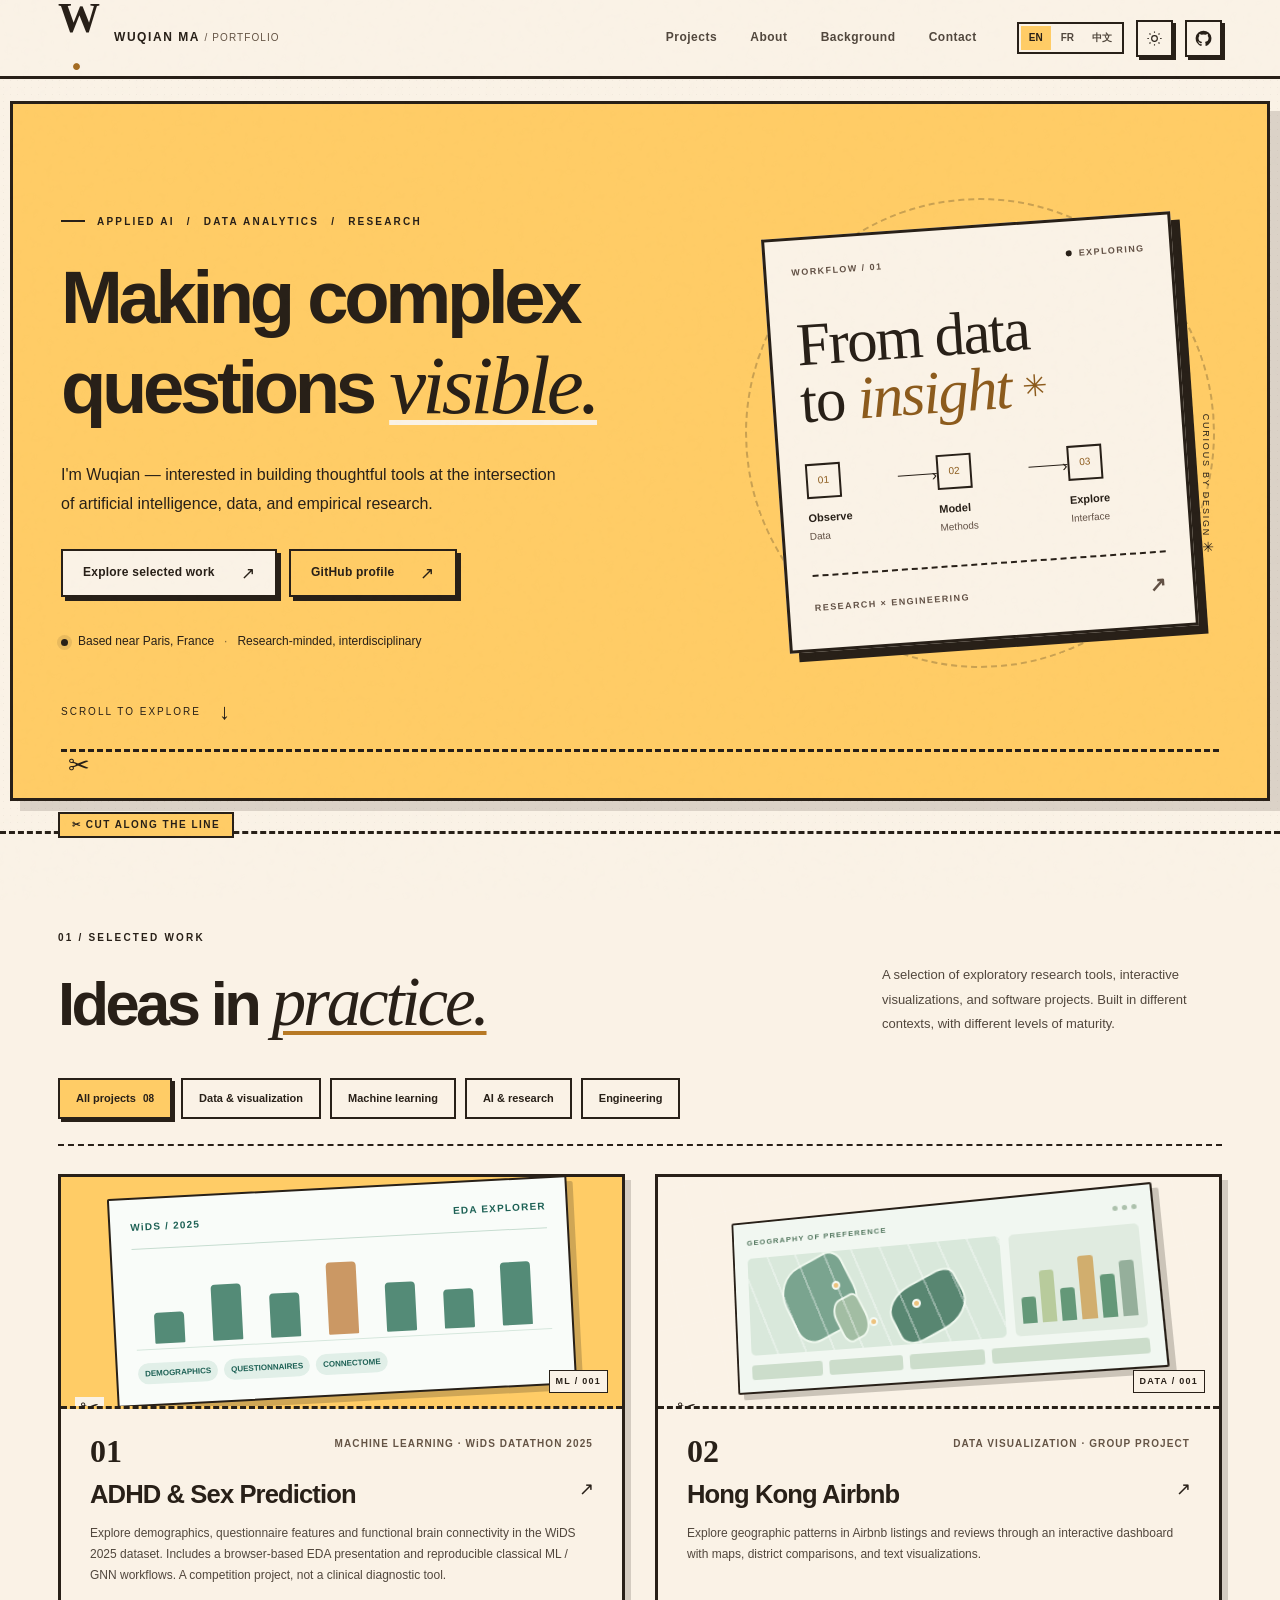
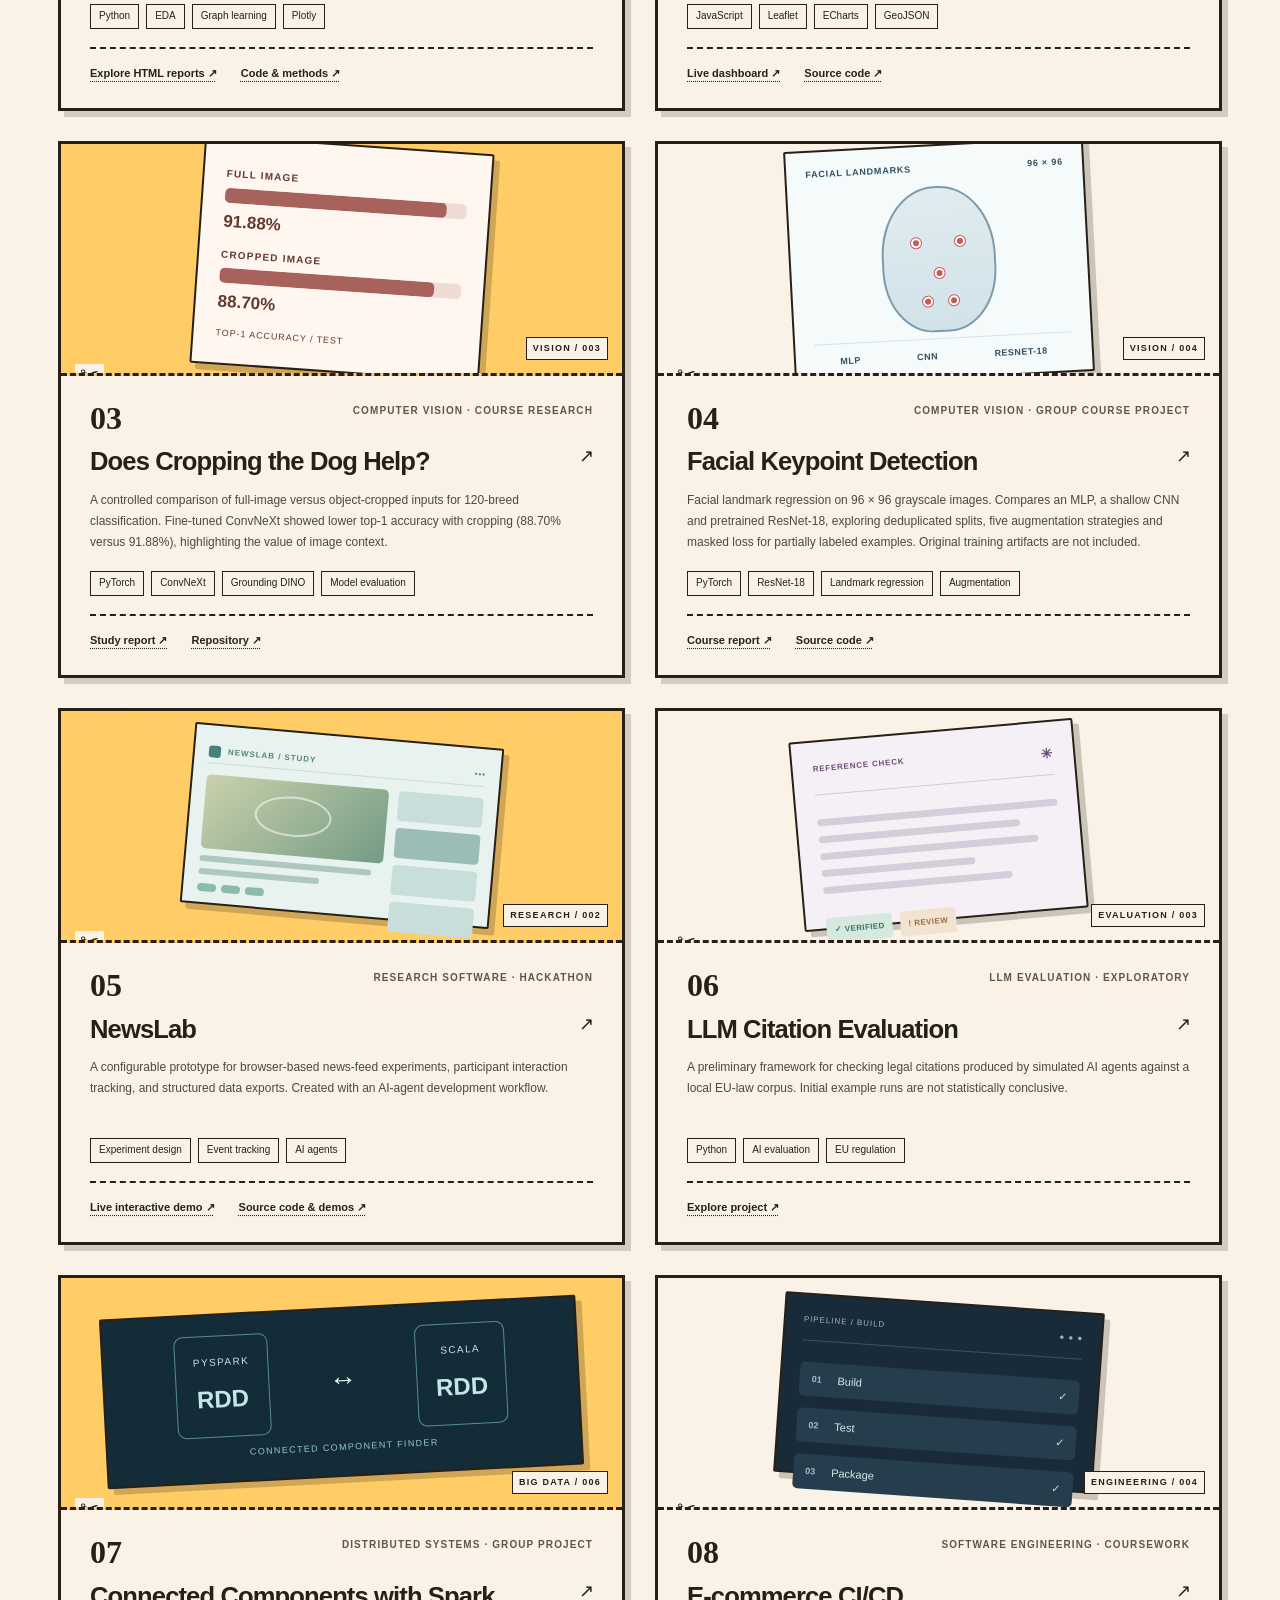
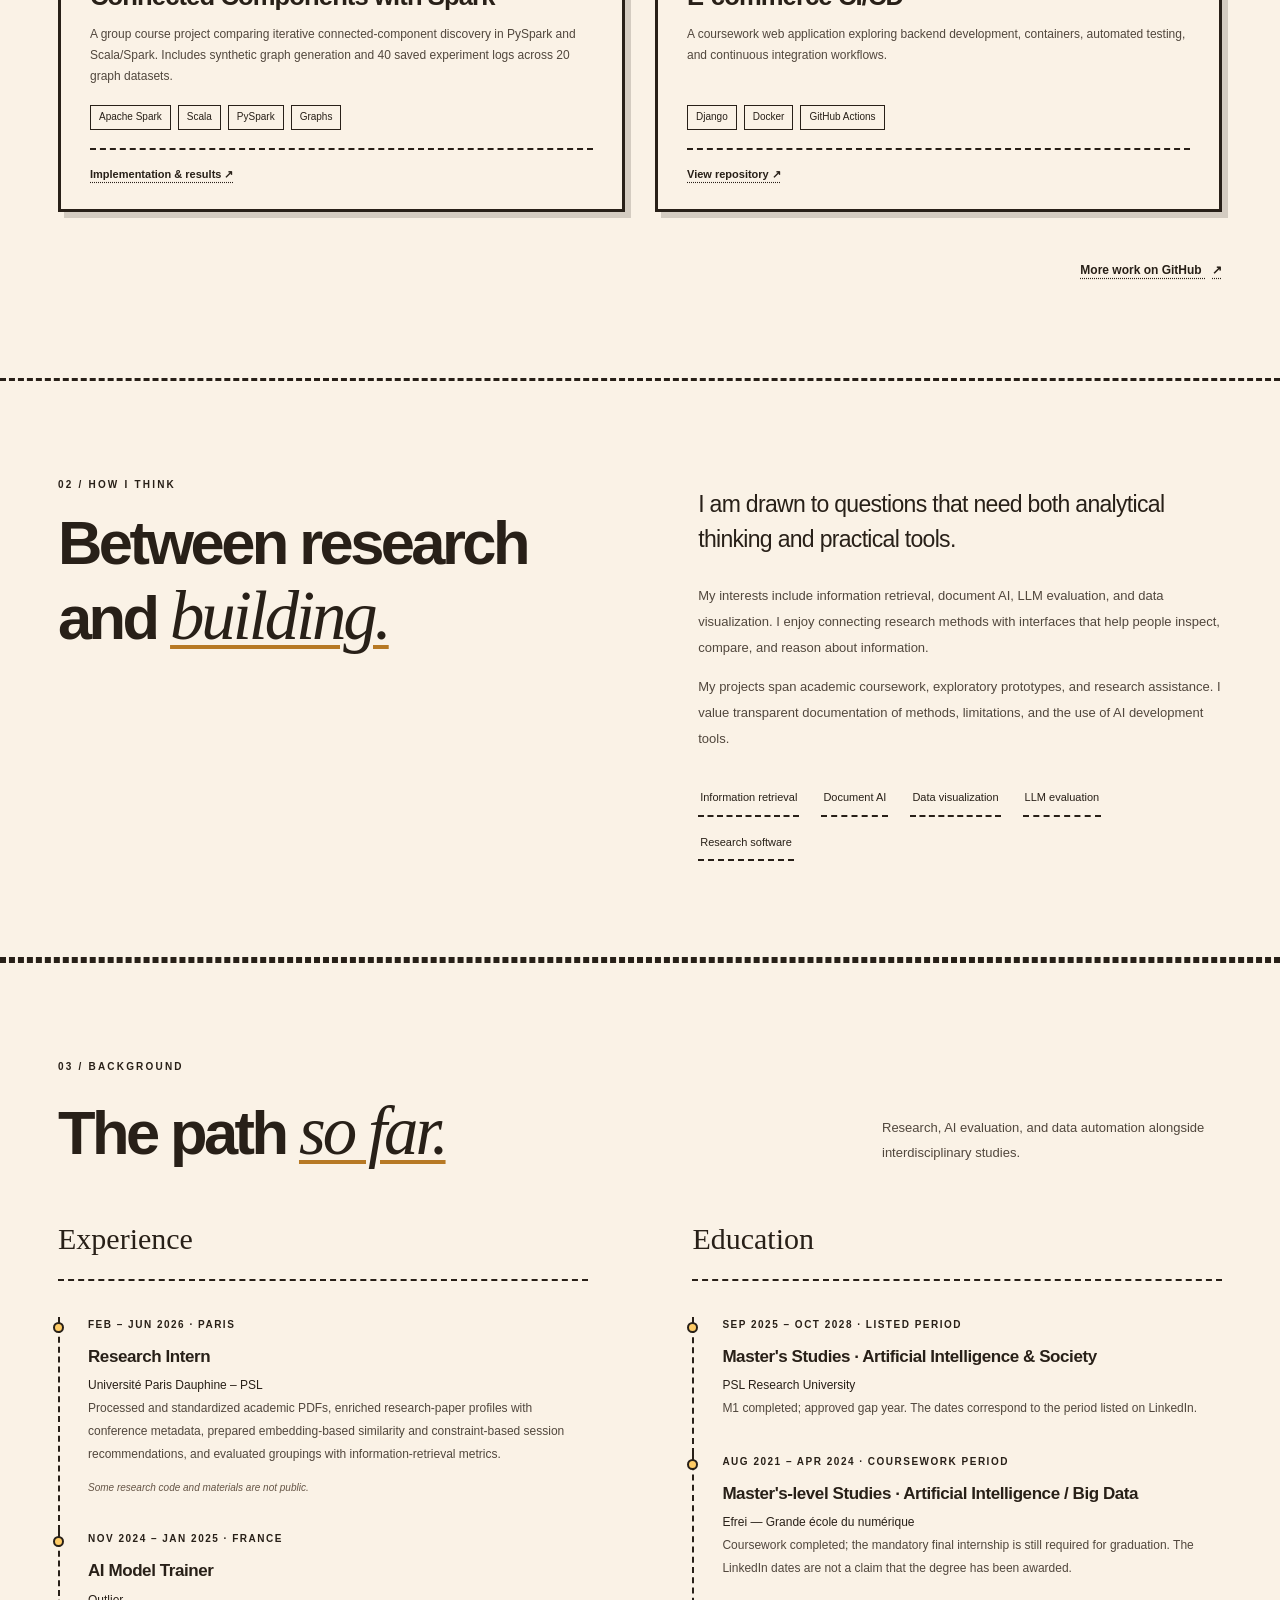
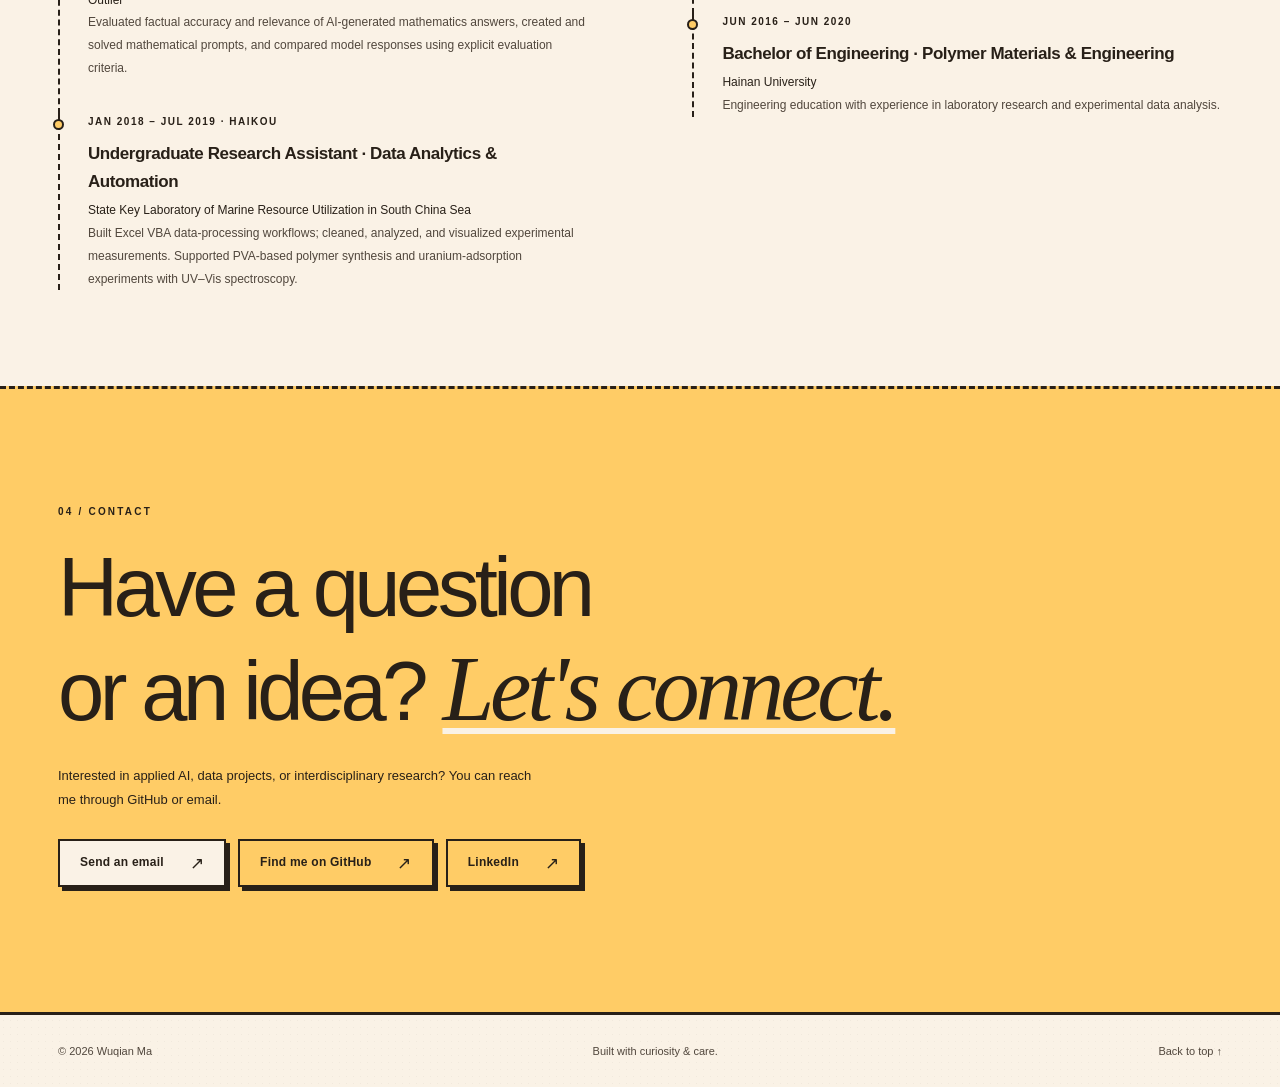
==== commit efedca95: "Activate paper-cut portfolio skin with light-paper default" ====
--- a/index.html
+++ b/index.html
@@ -1,5 +1,5 @@
 <!doctype html>
-<html lang="en">
+<html lang="en" data-theme="light">
 <head>
   <meta charset="utf-8">
   <meta name="viewport" content="width=device-width,initial-scale=1">
@@ -12,6 +12,7 @@
   <link rel="preconnect" href="https://fonts.gstatic.com" crossorigin>
   <link href="https://fonts.googleapis.com/css2?family=DM+Sans:wght@400;500;600;700&family=Instrument+Serif:ital@0;1&display=swap" rel="stylesheet">
   <link rel="stylesheet" href="./styles.css">
+  <link rel="stylesheet" href="./cutline.css">
   <script src="./script.js" defer></script>
 </head>
 <body>
--- a/cutline.css
+++ b/cutline.css
@@ -0,0 +1,150 @@
+/* PAPER CUT — editorial portfolio skin.
+   Remove this stylesheet link to restore the original design. */
+:root, html[data-theme="light"] {
+  color-scheme:light;
+  --bg:#FAF2E6; --bg-alt:#FAF2E6; --surface:#FAF2E6;
+  --surface-raised:#FFCC66; --line:#282018; --text:#282018;
+  --muted:#51473d; --soft:#645445; --accent:#FFCC66;
+  --accent-ink:#282018; --secondary-accent:#FFCC66;
+  --shadow:rgba(40,32,24,.18); --radius:0px;
+  --cut-ink:#282018; --paper:#FAF2E6; --yellow:#FFCC66;
+}
+body { background:var(--bg); background-image:radial-gradient(rgba(40,32,24,.045) .45px,transparent .45px); background-size:7px 7px; }
+.grain { opacity:.04; }
+a:focus-visible,button:focus-visible {outline:3px dashed var(--cut-ink);outline-offset:4px}
+::selection {background:#FFCC66;color:#282018}
+
+/* Printed masthead */
+.site-header {background:var(--bg);border-bottom:3px solid var(--cut-ink);backdrop-filter:none;-webkit-backdrop-filter:none}
+.header-inner {min-height:76px}
+.brand-symbol {font-size:42px;font-weight:700;width:42px}
+.brand-dot {color:#a46c23}
+.brand-label {letter-spacing:.13em}
+.nav-links a:hover,.footer a:hover {color:var(--text);text-decoration:underline;text-decoration-style:dashed;text-underline-offset:6px}
+.theme-toggle,.header-github {border:2px solid var(--cut-ink);border-radius:0;box-shadow:3px 3px 0 var(--cut-ink)}
+.language-switch {border:2px solid var(--cut-ink);border-radius:0;padding:2px}
+.language-switch a,.language-switch a[aria-current="page"] {border-radius:0}
+.language-switch a[aria-current="page"] {background:#FFCC66;color:#282018}
+
+/* Fold-out yellow cover and its scissor cut line */
+.hero {background:#FFCC66;color:#282018;border:3px solid #282018;margin-top:22px;margin-bottom:24px;padding-top:83px;padding-bottom:119px;box-shadow:10px 10px 0 rgba(40,32,24,.15)}
+.hero::before {display:none}
+.hero::after {content:"✂";position:absolute;bottom:46px;left:48px;right:48px;border-top:3px dashed #282018;padding-left:7px;height:0;color:#282018;font:26px/1 var(--sans);z-index:2}
+.hero .eyebrow,.hero .eyebrow-sep,.hero .hero-lede,.hero .hero-location,.hero .scroll-indicator,.hero .scroll-indicator span {color:#282018}
+.eyebrow,.section-kicker {color:var(--text);font-weight:700}
+.eyebrow-line {background:currentColor;height:2px}
+h1,h2 {font-weight:700}
+h1 {font-size:clamp(49px,5.8vw,83px);white-space:normal}
+h1 em,h2 em {color:inherit;font-weight:400;text-decoration:underline;text-decoration-thickness:.065em;text-decoration-color:#b77924;text-underline-offset:.09em}
+.hero h1 em {text-decoration-color:#FAF2E6}
+.hero-lede {font-size:16px}
+.status-dot {background:#282018;box-shadow:0 0 0 4px rgba(40,32,24,.1)}
+.button {border:2px solid var(--cut-ink);border-radius:0;box-shadow:4px 4px 0 var(--cut-ink);transition:transform .18s,box-shadow .18s}
+.button:hover {transform:translate(2px,2px);box-shadow:2px 2px 0 var(--cut-ink)}
+.button-primary {background:#FFCC66;border-color:var(--cut-ink);color:#282018}
+.hero .button-primary {background:#FAF2E6;border-color:#282018}
+.hero .button-secondary {color:#282018;border-color:#282018}
+.hero .button {box-shadow:4px 4px 0 #282018}
+.hero-art {min-height:440px}
+.art-orbit {border:2px dashed rgba(40,32,24,.25)}
+.art-cross,.art-side-tag,.art-side-tag span {color:#282018}
+.art-main-card {background:#FAF2E6;border:3px solid #282018;border-radius:0;box-shadow:9px 9px 0 #282018;color:#282018}
+.art-top,.art-footer,.flow-node small {color:#625145}
+.art-heading i,.art-heading-star,.flow-icon {color:#8c5b1d}
+.art-status span {background:#282018}
+.flow-icon {border:2px solid #282018;border-radius:0}
+.flow-link {background:#282018}
+.flow-link::after {color:#282018}
+.art-footer {border-top:2px dashed #282018}
+.scroll-indicator {bottom:68px}
+
+/* Cuttable seams throughout the page */
+.section {padding-top:96px;padding-bottom:96px}
+.projects-section,.about-section,.background-section {background:var(--bg-alt);border-top:3px dashed var(--cut-ink)}
+.projects-section {position:relative;margin-top:30px}
+.projects-section::before {content:"✂  CUT ALONG THE LINE";position:absolute;top:-22px;left:max(22px,calc((100vw - 1164px)/2));padding:4px 12px;background:#FFCC66;color:#282018;border:2px solid #282018;font:700 10px/1.4 var(--sans);letter-spacing:.15em}
+.section-heading {margin-bottom:36px}
+.section-heading h2,.about-section h2 {font-size:clamp(42px,4.8vw,69px)}
+.section-intro,.about-right p,.timeline-item p,.contact-inner>p:not(.section-kicker) {color:var(--muted)}
+.filter-row {border-bottom:2px dashed var(--cut-ink);gap:9px}
+.filter {background:transparent;color:var(--text);border:2px solid var(--cut-ink);border-radius:0;font-size:11px}
+.filter.is-active {background:#FFCC66;color:#282018;border-color:var(--cut-ink);box-shadow:3px 3px 0 var(--cut-ink)}
+.filter:hover {background:#FFCC66;color:#282018;border-color:var(--cut-ink)}
+.filter span {opacity:1}
+
+/* Every project occupies exactly one cell of an equal-row, two-column grid. */
+.projects-grid {display:grid;grid-template-columns:repeat(2,minmax(0,1fr));grid-auto-rows:1fr;gap:30px;align-items:stretch}
+.project-card,.project-card-large,.project-card-large+.project-card {grid-column:auto;min-width:0;height:100%;display:flex;flex-direction:column;background:var(--surface);border:3px solid var(--cut-ink);border-radius:0;box-shadow:6px 6px 0 var(--shadow);overflow:hidden;transition:transform .2s,box-shadow .2s}
+.project-card:hover {transform:translate(-3px,-3px);border-color:var(--cut-ink);box-shadow:10px 10px 0 var(--cut-ink)}
+.project-visual,.project-card-large .project-visual {position:relative;flex:0 0 232px;height:232px;background:#FFCC66;border-bottom:3px dashed #282018}
+.project-card:nth-child(even) .project-visual {background:#FAF2E6}
+.project-visual::after {content:"✂";position:absolute;left:14px;bottom:-14px;z-index:5;background:var(--surface);color:#282018;font:23px/1 var(--sans);padding:0 5px}
+.visual-corner-label {color:#282018;background:#FAF2E6;border:1px solid #282018;padding:3px 6px;bottom:13px;right:14px;font-weight:700}
+.report-window,.viz-window,.model-compare,.landmark-panel,.news-window,.eval-document,.terminal,.spark-diagram {border:2px solid #282018;border-radius:2px;box-shadow:6px 6px 0 rgba(40,32,24,.22)}
+.project-content {display:flex;flex:1;flex-direction:column;padding:28px 29px 26px;min-height:0}
+.project-meta {margin-bottom:14px;align-items:start}
+.project-index {color:var(--text);font:700 32px/.9 var(--serif)}
+.project-category {color:var(--soft);font-size:10px;letter-spacing:.11em;line-height:1.4}
+.project-content h3 {font-size:clamp(21px,2vw,27px);font-weight:700;line-height:1.2}
+.project-content h3 span {color:var(--text)}
+.project-content p {font-size:12px;line-height:1.75;color:var(--muted);margin-bottom:18px}
+.tags {gap:7px;margin-top:auto;padding-bottom:18px}
+.tags span {border:1.5px solid var(--cut-ink);background:transparent;color:var(--text);border-radius:0;padding:3px 8px}
+.project-links {border-top:2px dashed var(--cut-ink);padding-top:15px;gap:14px 24px}
+.project-links a,.all-work-link a {color:var(--text);text-decoration:underline;text-decoration-style:dotted;text-underline-offset:4px}
+.project-links a:hover,.all-work-link a:hover {text-decoration-style:solid}
+.all-work-link {margin-top:44px}
+
+/* About, background and contact use the same paper stock. */
+.about-section {border-bottom:3px dashed var(--cut-ink)}
+.about-right .about-lead {color:var(--text)}
+.interest-list span,.background-column h3 {border-bottom:2px dashed var(--cut-ink)}
+.timeline-item {border-left:2px dashed var(--cut-ink)}
+.timeline-item::before {background:#FFCC66;border:2px solid var(--cut-ink);width:11px;height:11px;left:-7px}
+.timeline-date {color:var(--text)}
+.contact-section {background:#FFCC66;border-top:3px dashed #282018;color:#282018}
+.contact-section .section-kicker,.contact-section h2,.contact-inner>p:not(.section-kicker) {color:#282018}
+.contact-section h2 em {text-decoration-color:#FAF2E6}
+.contact-section .button {border-color:#282018;box-shadow:4px 4px 0 #282018}
+.contact-section .button-primary {background:#FAF2E6;color:#282018}
+.contact-section .button-secondary {color:#282018}
+.footer {border-top:3px solid var(--cut-ink)}
+.footer-inner {color:var(--muted)}
+
+/* Optional ink mode: retains the original theme switch without green accents. */
+html[data-theme="dark"] {
+  color-scheme:dark;
+  --bg:#241d17;--bg-alt:#241d17;--surface:#30261d;--surface-raised:#4b3723;
+  --line:#FFCC66;--text:#FAF2E6;--muted:#e0d1bd;--soft:#d5bc91;
+  --accent:#FFCC66;--accent-ink:#241d17;--secondary-accent:#FFCC66;
+  --shadow:rgba(255,204,102,.16);--cut-ink:#FFCC66;
+}
+html[data-theme="dark"] .project-visual {border-bottom-color:#FFCC66}
+html[data-theme="dark"] .project-visual::after {background:#30261d}
+html[data-theme="dark"] .hero .hero-lede {color:#453629}
+@media(max-width:1040px) {
+  .hero {padding-top:75px}
+  .project-card-large,.project-card-large+.project-card {grid-column:auto}
+  .projects-grid {gap:24px}
+}
+@media(max-width:780px) {
+  .hero {margin-top:14px;padding-top:75px;padding-bottom:105px}
+  .hero::after {left:30px;right:30px;bottom:43px}
+  .hero-art {min-height:370px}
+  .section {padding-top:78px;padding-bottom:78px}
+  .projects-grid {grid-template-columns:minmax(0,1fr);grid-auto-rows:1fr;gap:25px}
+  .project-card,.project-card-large,.project-card-large+.project-card {grid-column:1}
+  .project-visual,.project-card-large .project-visual {flex-basis:240px;height:240px}
+}
+@media(max-width:520px) {
+  .hero {padding-top:52px}
+  .hero::after {left:20px;right:20px}
+  .hero-art {min-height:305px}
+  .art-main-card {min-height:280px;box-shadow:6px 6px 0 #282018}
+  .art-heading {font-size:48px}
+  .section-heading h2,.about-section h2 {font-size:43px}
+  .project-visual,.project-card-large .project-visual {flex-basis:210px;height:210px}
+  .project-content {padding:24px 20px}
+  .project-content h3 {font-size:23px}
+  .projects-section::before {font-size:9px;left:20px}
+}
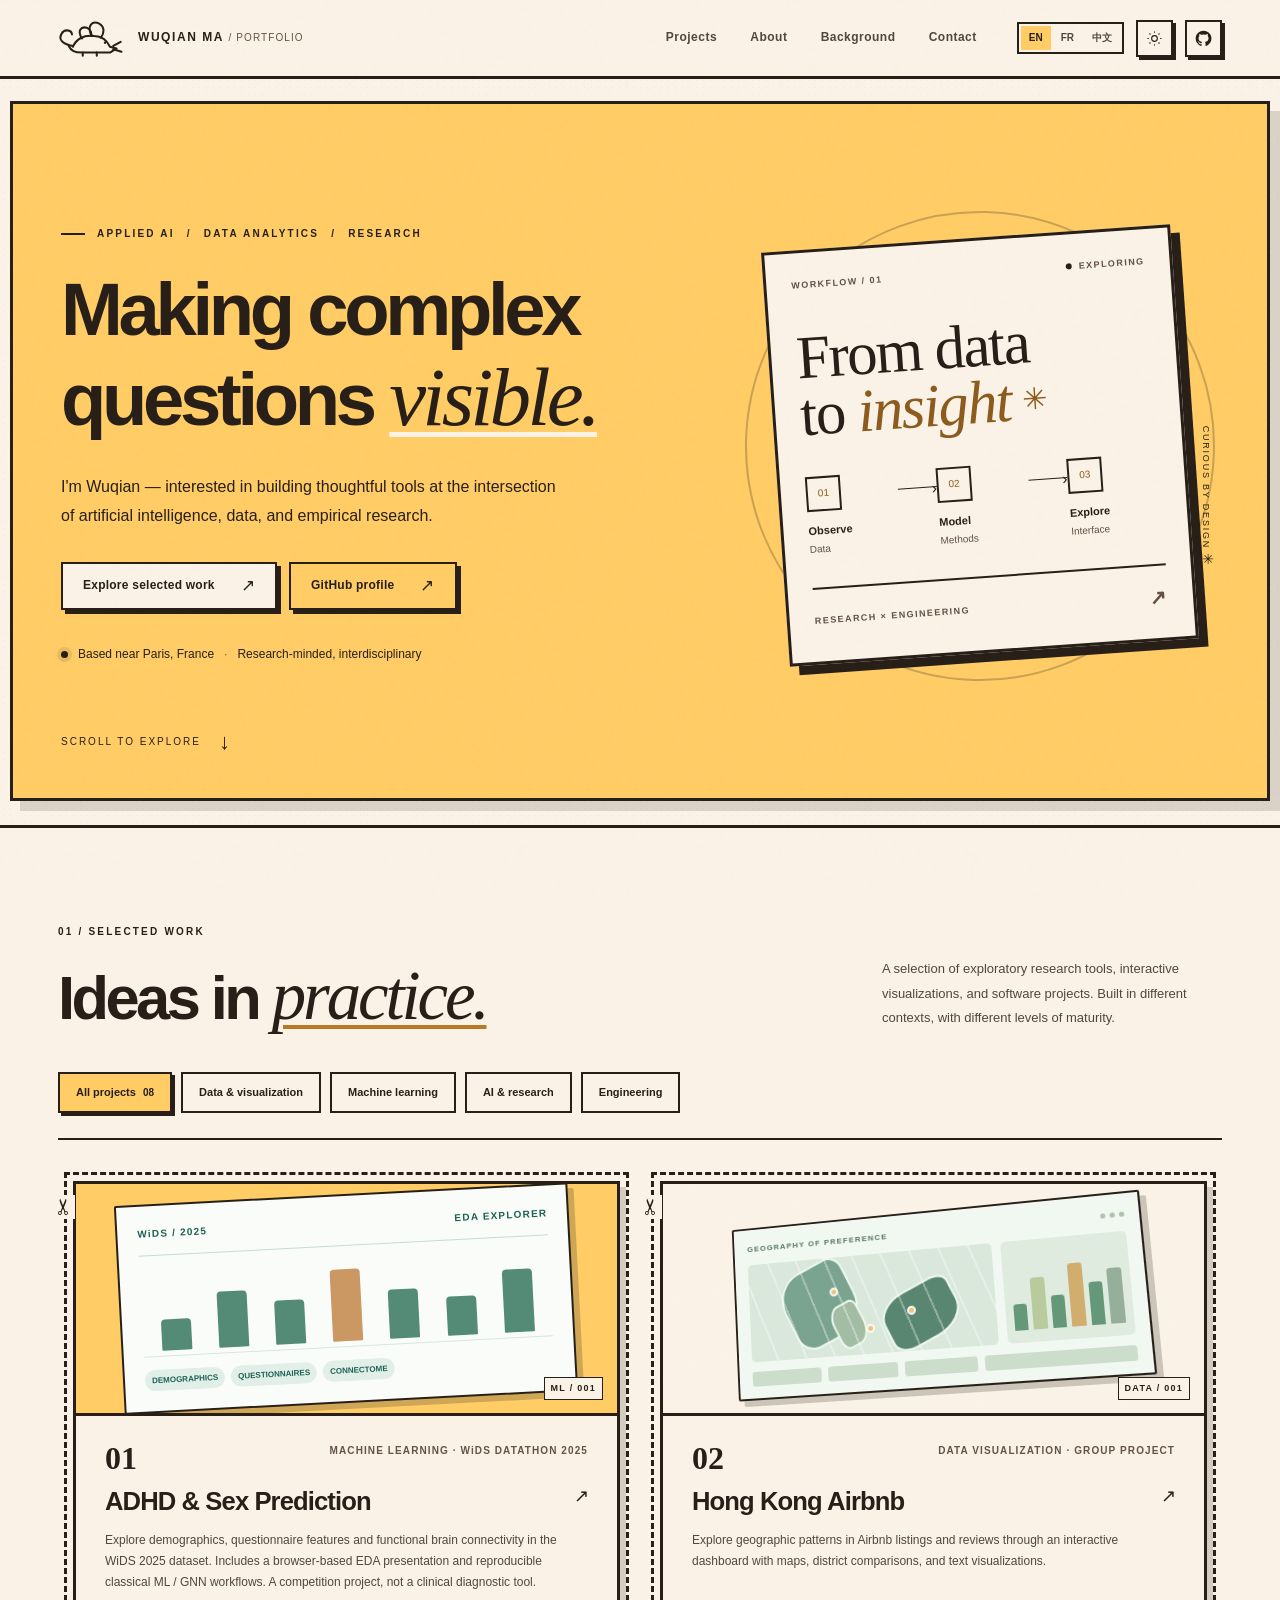
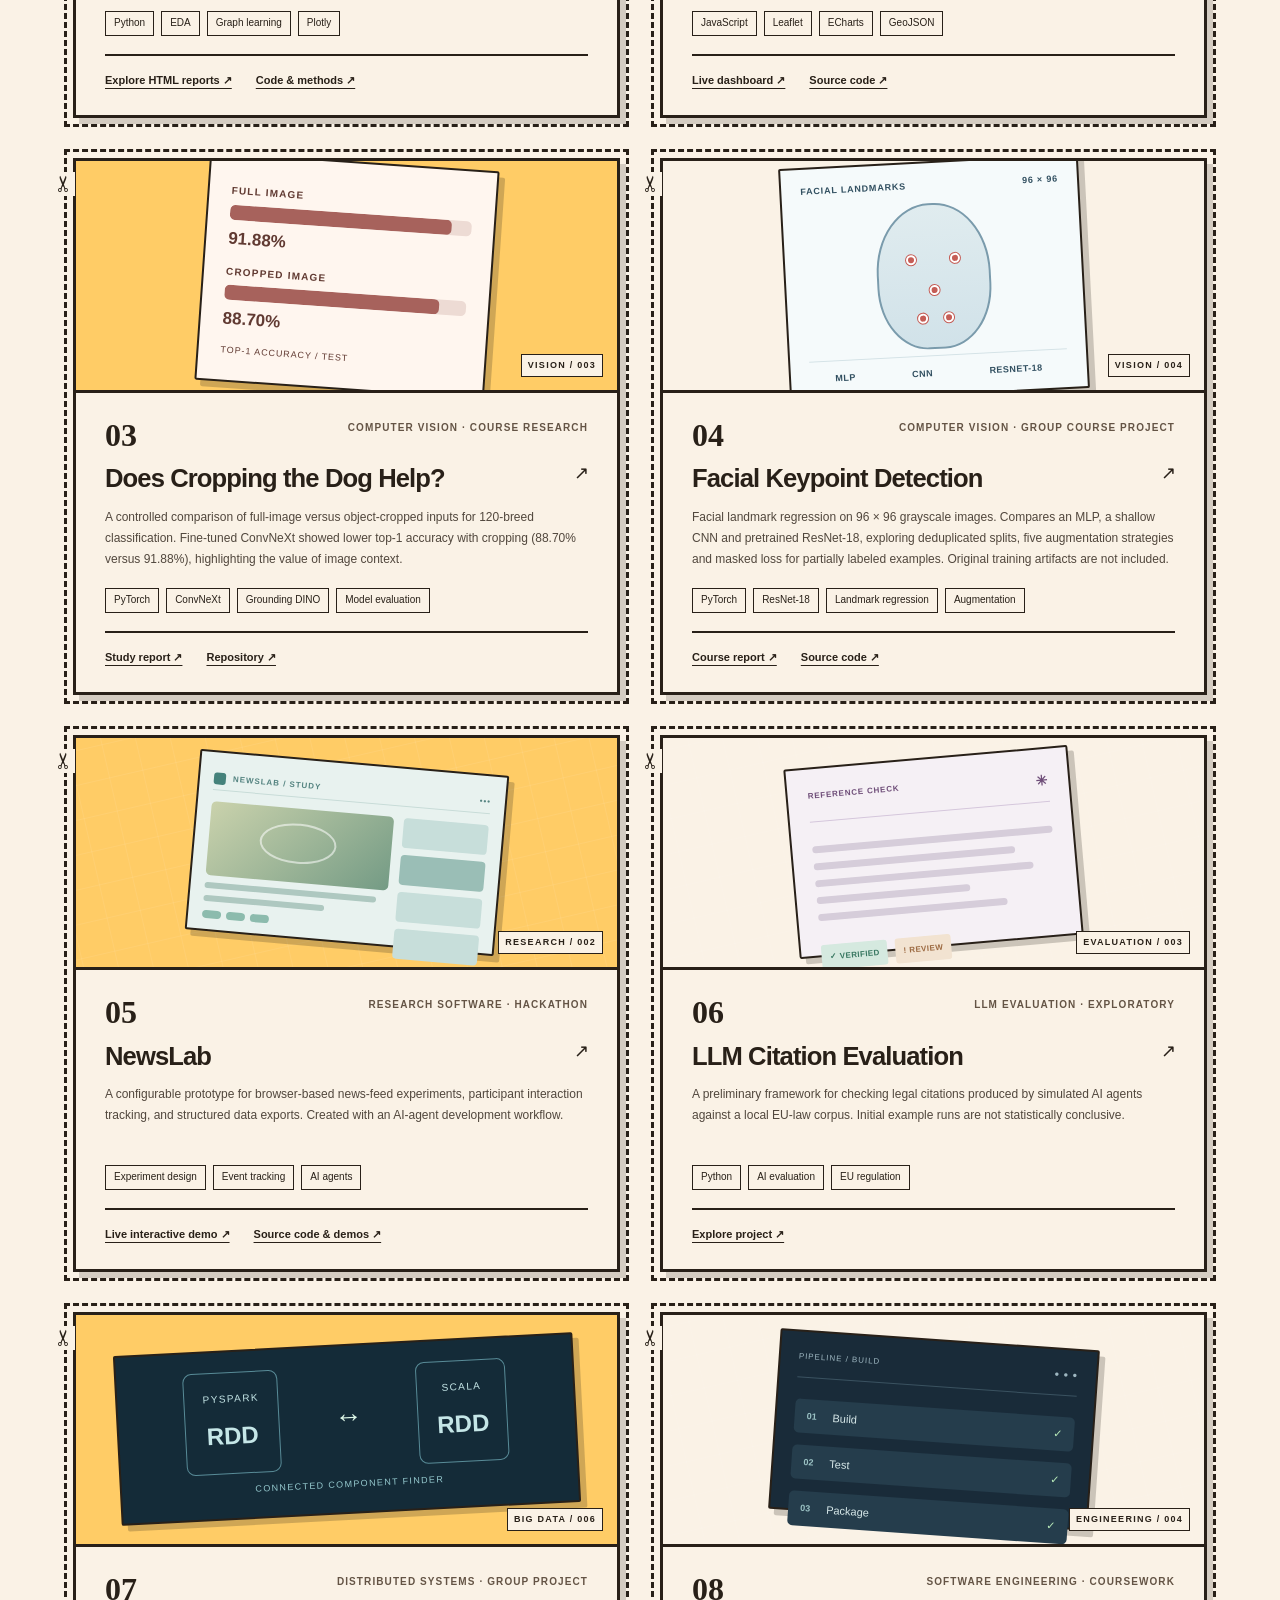
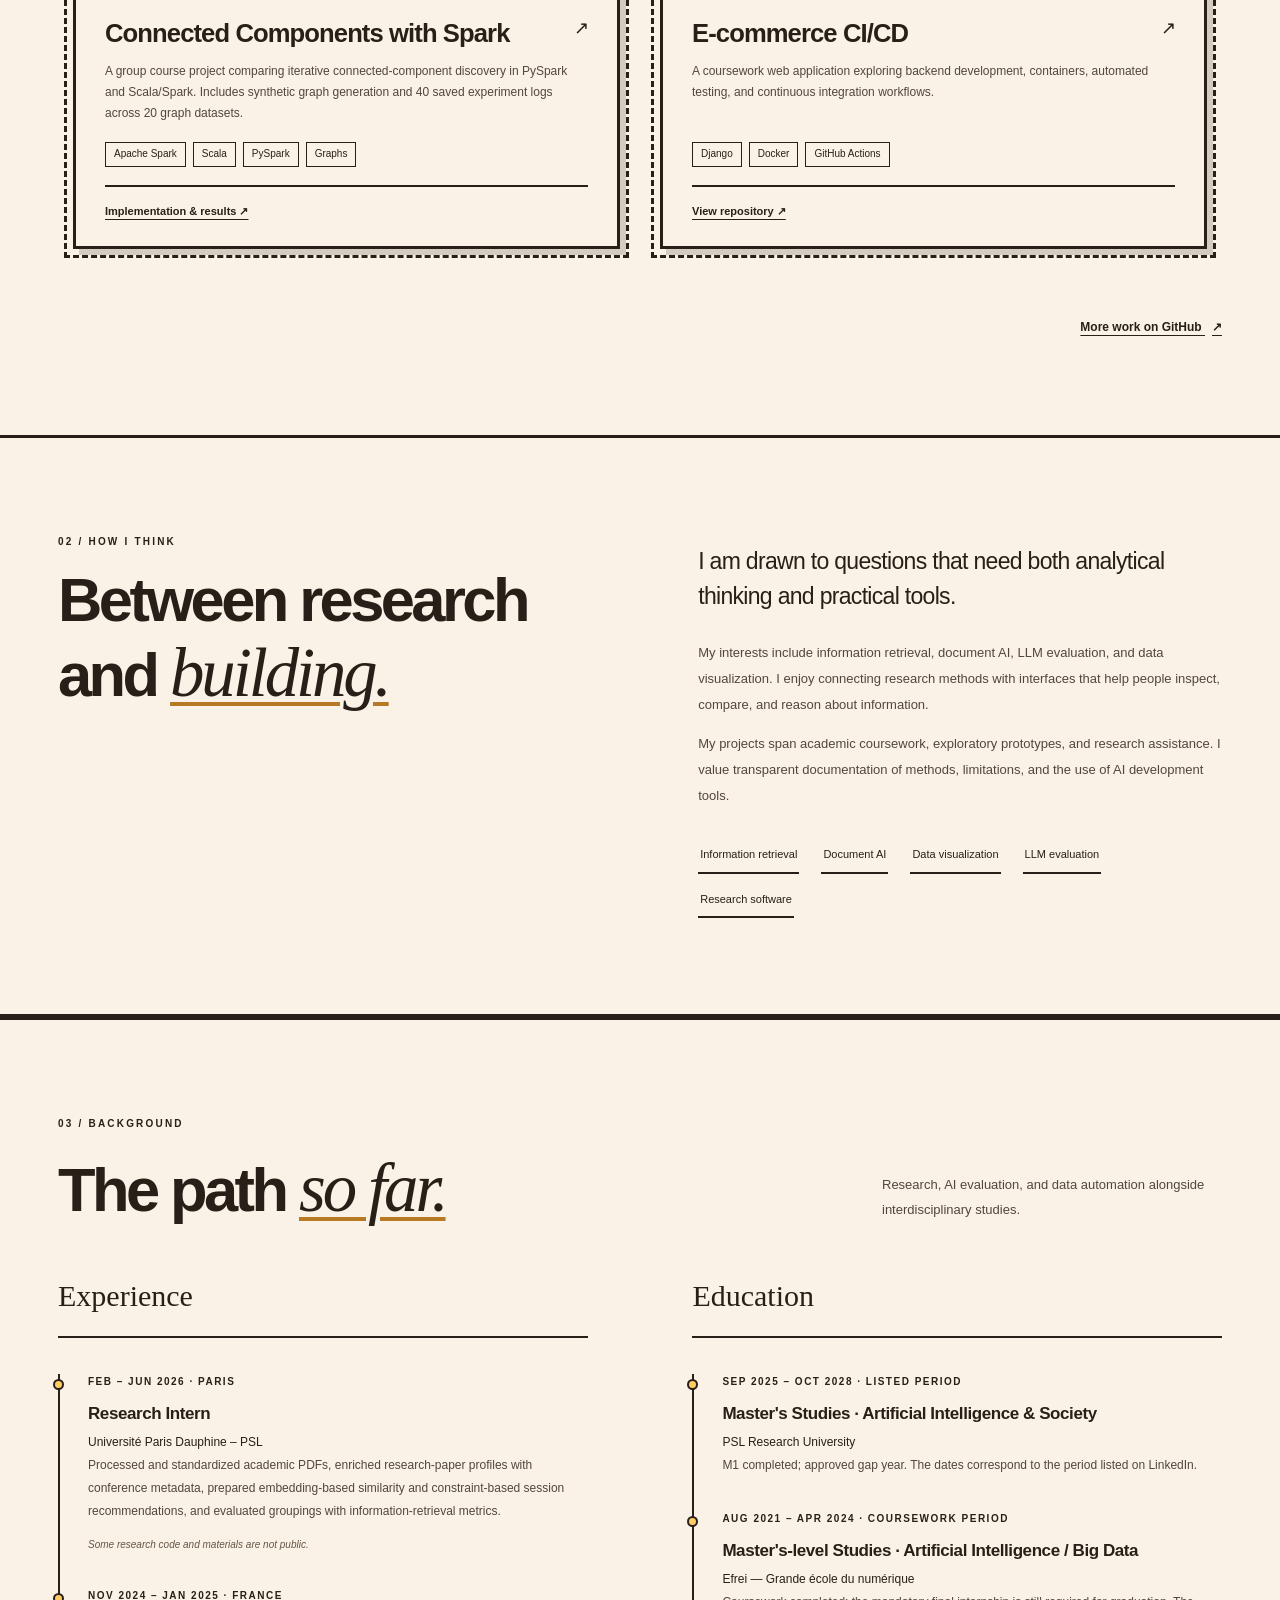
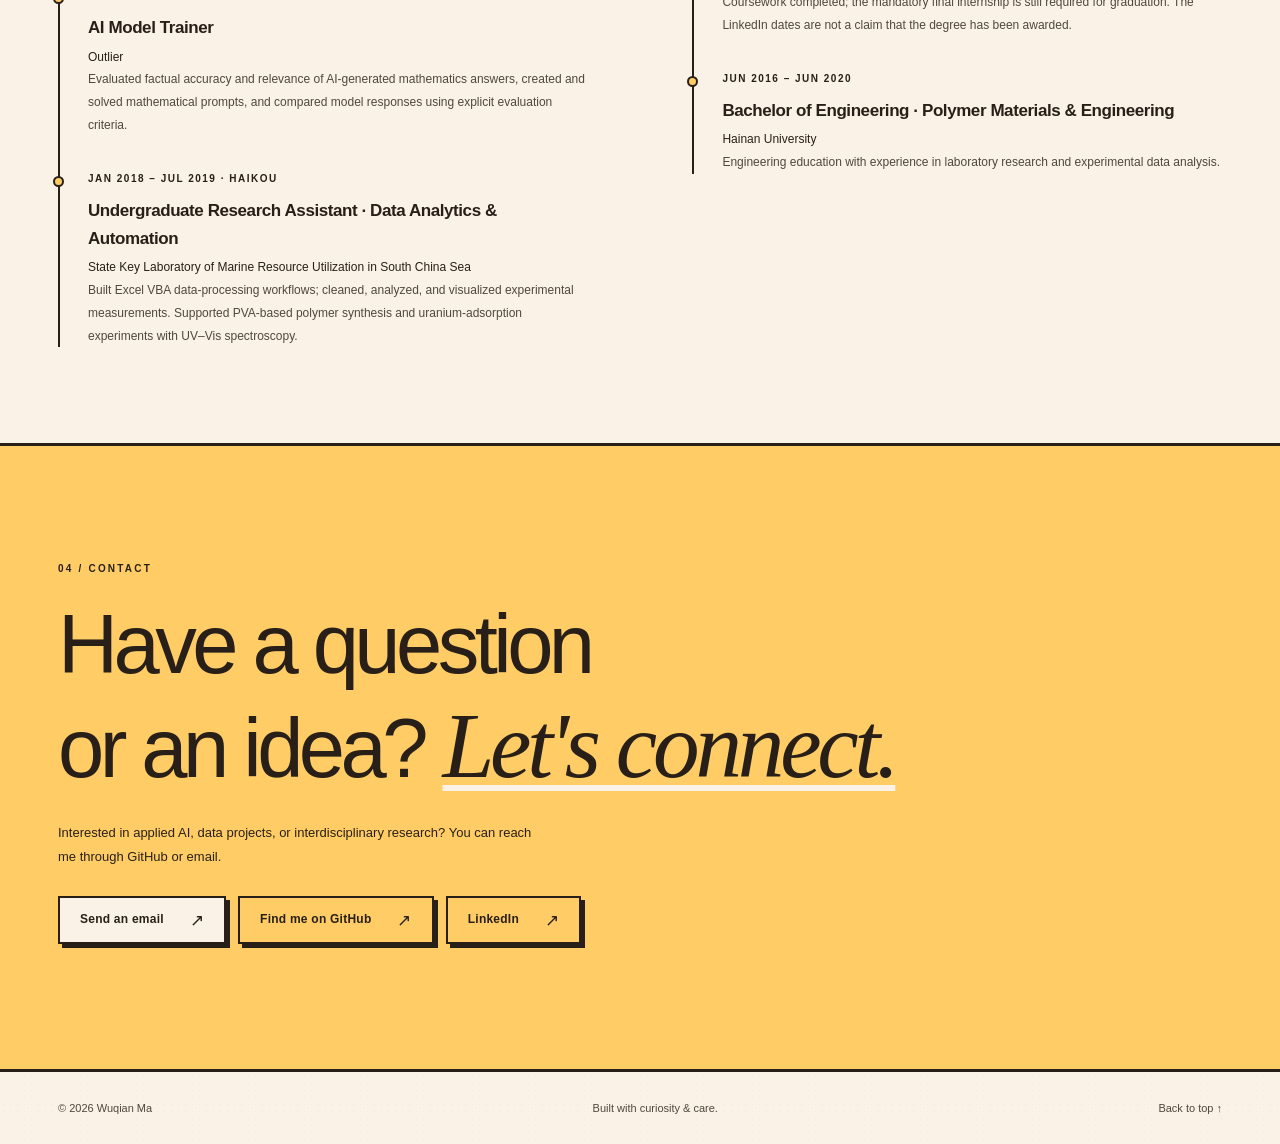
==== commit 681e4f81: "Replace W-dot monogram with outlined mouse mark" ====
--- a/index.html
+++ b/index.html
@@ -4,7 +4,7 @@
   <meta charset="utf-8">
   <meta name="viewport" content="width=device-width,initial-scale=1">
   <meta name="description" content="Wuqian Ma — portfolio in applied AI, data analytics, information retrieval and research software. Explore selected projects and research experience.">
-  <meta name="theme-color" content="#101714">
+  <meta name="theme-color" content="#FAF2E6">
   <meta property="og:title" content="Wuqian Ma — AI, Data & Research Software">
   <meta property="og:description" content="Research questions, thoughtfully built tools. Selected projects in data visualization, AI evaluation and research software.">
   <title>Wuqian Ma — AI, Data & Research Software</title>
@@ -20,7 +20,7 @@
   <div class="grain" aria-hidden="true"></div>
   <header class="site-header" id="top">
     <div class="shell header-inner">
-      <a href="#top" class="brand" aria-label="Wuqian Ma home"><span class="brand-symbol">W<span class="brand-dot">.</span></span><span class="brand-label">WUQIAN MA <small>/ PORTFOLIO</small></span></a>
+      <a href="#top" class="brand" aria-label="Wuqian Ma home"><span class="brand-symbol"><svg class="mouse-mark" viewBox="0 0 80 56" fill="none" stroke="currentColor" stroke-width="2.5" stroke-linecap="round" stroke-linejoin="round" aria-hidden="true"><path d="M18 38C22 29 31 23 44 25c9 0 15 5 19 13l8 2-8 5H29c-9 0-13-2-16-8"/><path d="M41 25C34 12 42 6 50 10c7 4 6 12 2 17"/><path d="M29 28C23 18 28 13 35 15c5 2 6 7 5 10"/><circle cx="57" cy="33" r="1.5" fill="currentColor" stroke="none"/><path d="M67 37l9-5M67 41l10 3"/><path d="M18 37C7 35 0 30 4 23c3-7 12-6 13 0"/><path d="M30 45v4m17-4v4"/></svg></span><span class="brand-label">WUQIAN MA <small>/ PORTFOLIO</small></span></a>
       <nav class="nav-links" aria-label="Main navigation">
         <a href="#projects">Projects</a>
         <a href="#about">About</a>
--- a/cutline.css
+++ b/cutline.css
@@ -17,19 +17,18 @@
 /* Printed masthead */
 .site-header {background:var(--bg);border-bottom:3px solid var(--cut-ink);backdrop-filter:none;-webkit-backdrop-filter:none}
 .header-inner {min-height:76px}
-.brand-symbol {font-size:42px;font-weight:700;width:42px}
-.brand-dot {color:#a46c23}
+.brand-symbol {display:inline-grid;place-items:center;width:66px;height:47px;line-height:1;flex-shrink:0}
+.mouse-mark {display:block;width:66px;height:47px;stroke:currentColor;overflow:visible}
 .brand-label {letter-spacing:.13em}
-.nav-links a:hover,.footer a:hover {color:var(--text);text-decoration:underline;text-decoration-style:dashed;text-underline-offset:6px}
+.nav-links a:hover,.footer a:hover {color:var(--text);text-decoration:underline;text-decoration-style:solid;text-underline-offset:6px}
 .theme-toggle,.header-github {border:2px solid var(--cut-ink);border-radius:0;box-shadow:3px 3px 0 var(--cut-ink)}
 .language-switch {border:2px solid var(--cut-ink);border-radius:0;padding:2px}
 .language-switch a,.language-switch a[aria-current="page"] {border-radius:0}
 .language-switch a[aria-current="page"] {background:#FFCC66;color:#282018}
 
 /* Fold-out yellow cover and its scissor cut line */
-.hero {background:#FFCC66;color:#282018;border:3px solid #282018;margin-top:22px;margin-bottom:24px;padding-top:83px;padding-bottom:119px;box-shadow:10px 10px 0 rgba(40,32,24,.15)}
+.hero {background:#FFCC66;color:#282018;border:3px solid #282018;margin-top:22px;margin-bottom:24px;padding-top:83px;padding-bottom:94px;box-shadow:10px 10px 0 rgba(40,32,24,.15)}
 .hero::before {display:none}
-.hero::after {content:"✂";position:absolute;bottom:46px;left:48px;right:48px;border-top:3px dashed #282018;padding-left:7px;height:0;color:#282018;font:26px/1 var(--sans);z-index:2}
 .hero .eyebrow,.hero .eyebrow-sep,.hero .hero-lede,.hero .hero-location,.hero .scroll-indicator,.hero .scroll-indicator span {color:#282018}
 .eyebrow,.section-kicker {color:var(--text);font-weight:700}
 .eyebrow-line {background:currentColor;height:2px}
@@ -46,7 +45,7 @@
 .hero .button-secondary {color:#282018;border-color:#282018}
 .hero .button {box-shadow:4px 4px 0 #282018}
 .hero-art {min-height:440px}
-.art-orbit {border:2px dashed rgba(40,32,24,.25)}
+.art-orbit {border:2px solid rgba(40,32,24,.25)}
 .art-cross,.art-side-tag,.art-side-tag span {color:#282018}
 .art-main-card {background:#FAF2E6;border:3px solid #282018;border-radius:0;box-shadow:9px 9px 0 #282018;color:#282018}
 .art-top,.art-footer,.flow-node small {color:#625145}
@@ -55,30 +54,30 @@
 .flow-icon {border:2px solid #282018;border-radius:0}
 .flow-link {background:#282018}
 .flow-link::after {color:#282018}
-.art-footer {border-top:2px dashed #282018}
-.scroll-indicator {bottom:68px}
+.art-footer {border-top:2px solid #282018}
+.scroll-indicator {bottom:38px}
 
 /* Cuttable seams throughout the page */
 .section {padding-top:96px;padding-bottom:96px}
-.projects-section,.about-section,.background-section {background:var(--bg-alt);border-top:3px dashed var(--cut-ink)}
-.projects-section {position:relative;margin-top:30px}
-.projects-section::before {content:"✂  CUT ALONG THE LINE";position:absolute;top:-22px;left:max(22px,calc((100vw - 1164px)/2));padding:4px 12px;background:#FFCC66;color:#282018;border:2px solid #282018;font:700 10px/1.4 var(--sans);letter-spacing:.15em}
+.projects-section,.about-section,.background-section {background:var(--bg-alt);border-top:3px solid var(--cut-ink)}
+.projects-section {position:relative;margin-top:12px}
 .section-heading {margin-bottom:36px}
 .section-heading h2,.about-section h2 {font-size:clamp(42px,4.8vw,69px)}
 .section-intro,.about-right p,.timeline-item p,.contact-inner>p:not(.section-kicker) {color:var(--muted)}
-.filter-row {border-bottom:2px dashed var(--cut-ink);gap:9px}
+.filter-row {border-bottom:2px solid var(--cut-ink);gap:9px}
 .filter {background:transparent;color:var(--text);border:2px solid var(--cut-ink);border-radius:0;font-size:11px}
 .filter.is-active {background:#FFCC66;color:#282018;border-color:var(--cut-ink);box-shadow:3px 3px 0 var(--cut-ink)}
 .filter:hover {background:#FFCC66;color:#282018;border-color:var(--cut-ink)}
 .filter span {opacity:1}
 
 /* Every project occupies exactly one cell of an equal-row, two-column grid. */
-.projects-grid {display:grid;grid-template-columns:repeat(2,minmax(0,1fr));grid-auto-rows:1fr;gap:30px;align-items:stretch}
-.project-card,.project-card-large,.project-card-large+.project-card {grid-column:auto;min-width:0;height:100%;display:flex;flex-direction:column;background:var(--surface);border:3px solid var(--cut-ink);border-radius:0;box-shadow:6px 6px 0 var(--shadow);overflow:hidden;transition:transform .2s,box-shadow .2s}
+.projects-grid {display:grid;grid-template-columns:repeat(2,minmax(0,1fr));grid-auto-rows:1fr;gap:40px;padding:13px 15px 20px;align-items:stretch}
+.project-card,.project-card-large,.project-card-large+.project-card {grid-column:auto;min-width:0;height:100%;position:relative;display:flex;flex-direction:column;background:var(--surface);border:3px solid var(--cut-ink);border-radius:0;box-shadow:6px 6px 0 var(--shadow);overflow:visible;transition:transform .2s,box-shadow .2s}
 .project-card:hover {transform:translate(-3px,-3px);border-color:var(--cut-ink);box-shadow:10px 10px 0 var(--cut-ink)}
-.project-visual,.project-card-large .project-visual {position:relative;flex:0 0 232px;height:232px;background:#FFCC66;border-bottom:3px dashed #282018}
+.project-card::before {content:"";position:absolute;inset:-12px;border:3px dashed var(--cut-ink);pointer-events:none;z-index:1}
+.project-card::after {content:"✂";position:absolute;top:12px;left:-24px;padding:0 3px;background:var(--bg-alt);color:var(--cut-ink);font:22px/1 var(--sans);transform:rotate(-90deg);pointer-events:none;z-index:2}
+.project-visual,.project-card-large .project-visual {position:relative;flex:0 0 232px;height:232px;background:#FFCC66;border-bottom:3px solid #282018;overflow:hidden}
 .project-card:nth-child(even) .project-visual {background:#FAF2E6}
-.project-visual::after {content:"✂";position:absolute;left:14px;bottom:-14px;z-index:5;background:var(--surface);color:#282018;font:23px/1 var(--sans);padding:0 5px}
 .visual-corner-label {color:#282018;background:#FAF2E6;border:1px solid #282018;padding:3px 6px;bottom:13px;right:14px;font-weight:700}
 .report-window,.viz-window,.model-compare,.landmark-panel,.news-window,.eval-document,.terminal,.spark-diagram {border:2px solid #282018;border-radius:2px;box-shadow:6px 6px 0 rgba(40,32,24,.22)}
 .project-content {display:flex;flex:1;flex-direction:column;padding:28px 29px 26px;min-height:0}
@@ -90,19 +89,19 @@
 .project-content p {font-size:12px;line-height:1.75;color:var(--muted);margin-bottom:18px}
 .tags {gap:7px;margin-top:auto;padding-bottom:18px}
 .tags span {border:1.5px solid var(--cut-ink);background:transparent;color:var(--text);border-radius:0;padding:3px 8px}
-.project-links {border-top:2px dashed var(--cut-ink);padding-top:15px;gap:14px 24px}
-.project-links a,.all-work-link a {color:var(--text);text-decoration:underline;text-decoration-style:dotted;text-underline-offset:4px}
+.project-links {border-top:2px solid var(--cut-ink);padding-top:15px;gap:14px 24px}
+.project-links a,.all-work-link a {color:var(--text);text-decoration:underline;text-decoration-style:solid;text-underline-offset:4px}
 .project-links a:hover,.all-work-link a:hover {text-decoration-style:solid}
 .all-work-link {margin-top:44px}
 
 /* About, background and contact use the same paper stock. */
-.about-section {border-bottom:3px dashed var(--cut-ink)}
+.about-section {border-bottom:3px solid var(--cut-ink)}
 .about-right .about-lead {color:var(--text)}
-.interest-list span,.background-column h3 {border-bottom:2px dashed var(--cut-ink)}
-.timeline-item {border-left:2px dashed var(--cut-ink)}
+.interest-list span,.background-column h3 {border-bottom:2px solid var(--cut-ink)}
+.timeline-item {border-left:2px solid var(--cut-ink)}
 .timeline-item::before {background:#FFCC66;border:2px solid var(--cut-ink);width:11px;height:11px;left:-7px}
 .timeline-date {color:var(--text)}
-.contact-section {background:#FFCC66;border-top:3px dashed #282018;color:#282018}
+.contact-section {background:#FFCC66;border-top:3px solid #282018;color:#282018}
 .contact-section .section-kicker,.contact-section h2,.contact-inner>p:not(.section-kicker) {color:#282018}
 .contact-section h2 em {text-decoration-color:#FAF2E6}
 .contact-section .button {border-color:#282018;box-shadow:4px 4px 0 #282018}
@@ -120,7 +119,6 @@
   --shadow:rgba(255,204,102,.16);--cut-ink:#FFCC66;
 }
 html[data-theme="dark"] .project-visual {border-bottom-color:#FFCC66}
-html[data-theme="dark"] .project-visual::after {background:#30261d}
 html[data-theme="dark"] .hero .hero-lede {color:#453629}
 @media(max-width:1040px) {
   .hero {padding-top:75px}
@@ -129,16 +127,14 @@
 }
 @media(max-width:780px) {
   .hero {margin-top:14px;padding-top:75px;padding-bottom:105px}
-  .hero::after {left:30px;right:30px;bottom:43px}
   .hero-art {min-height:370px}
   .section {padding-top:78px;padding-bottom:78px}
-  .projects-grid {grid-template-columns:minmax(0,1fr);grid-auto-rows:1fr;gap:25px}
+  .projects-grid {gap:32px;padding:13px 15px 20px;grid-template-columns:minmax(0,1fr);grid-auto-rows:1fr}
   .project-card,.project-card-large,.project-card-large+.project-card {grid-column:1}
   .project-visual,.project-card-large .project-visual {flex-basis:240px;height:240px}
 }
 @media(max-width:520px) {
   .hero {padding-top:52px}
-  .hero::after {left:20px;right:20px}
   .hero-art {min-height:305px}
   .art-main-card {min-height:280px;box-shadow:6px 6px 0 #282018}
   .art-heading {font-size:48px}
@@ -146,5 +142,4 @@
   .project-visual,.project-card-large .project-visual {flex-basis:210px;height:210px}
   .project-content {padding:24px 20px}
   .project-content h3 {font-size:23px}
-  .projects-section::before {font-size:9px;left:20px}
 }
